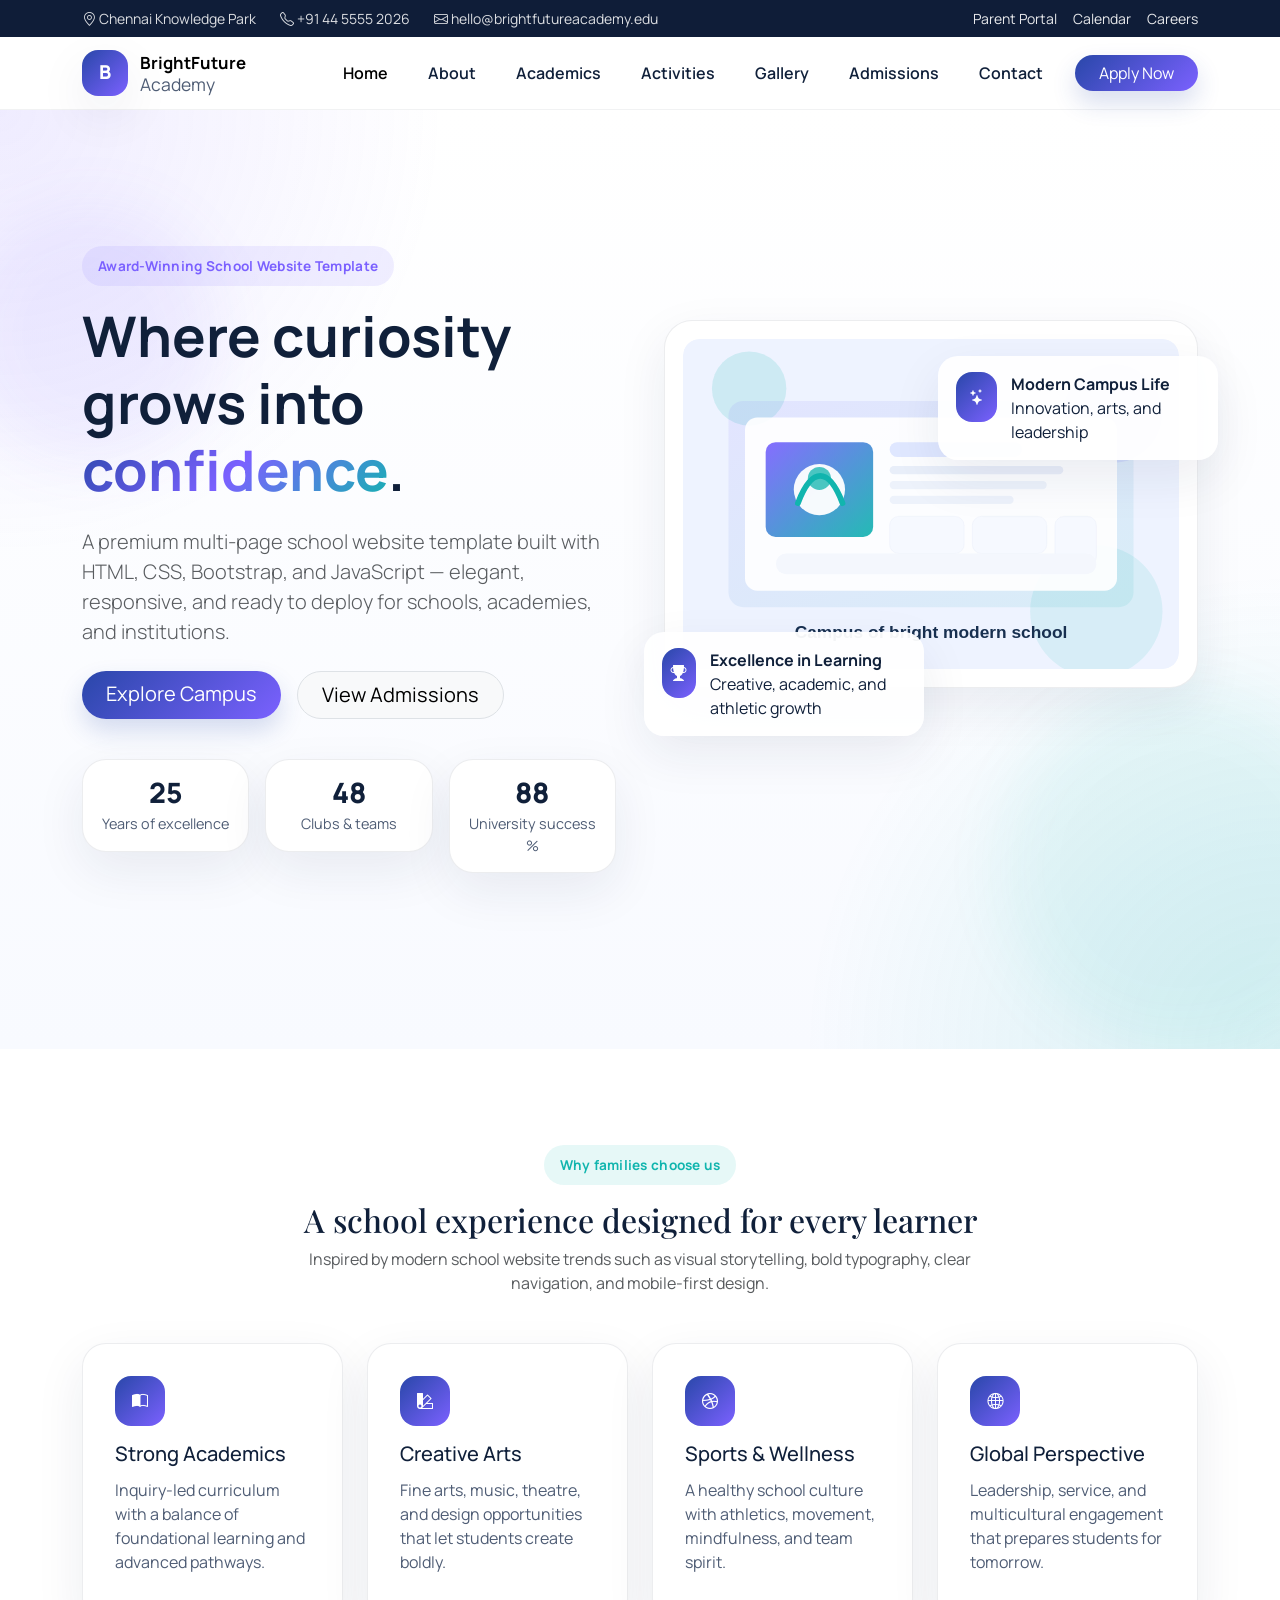
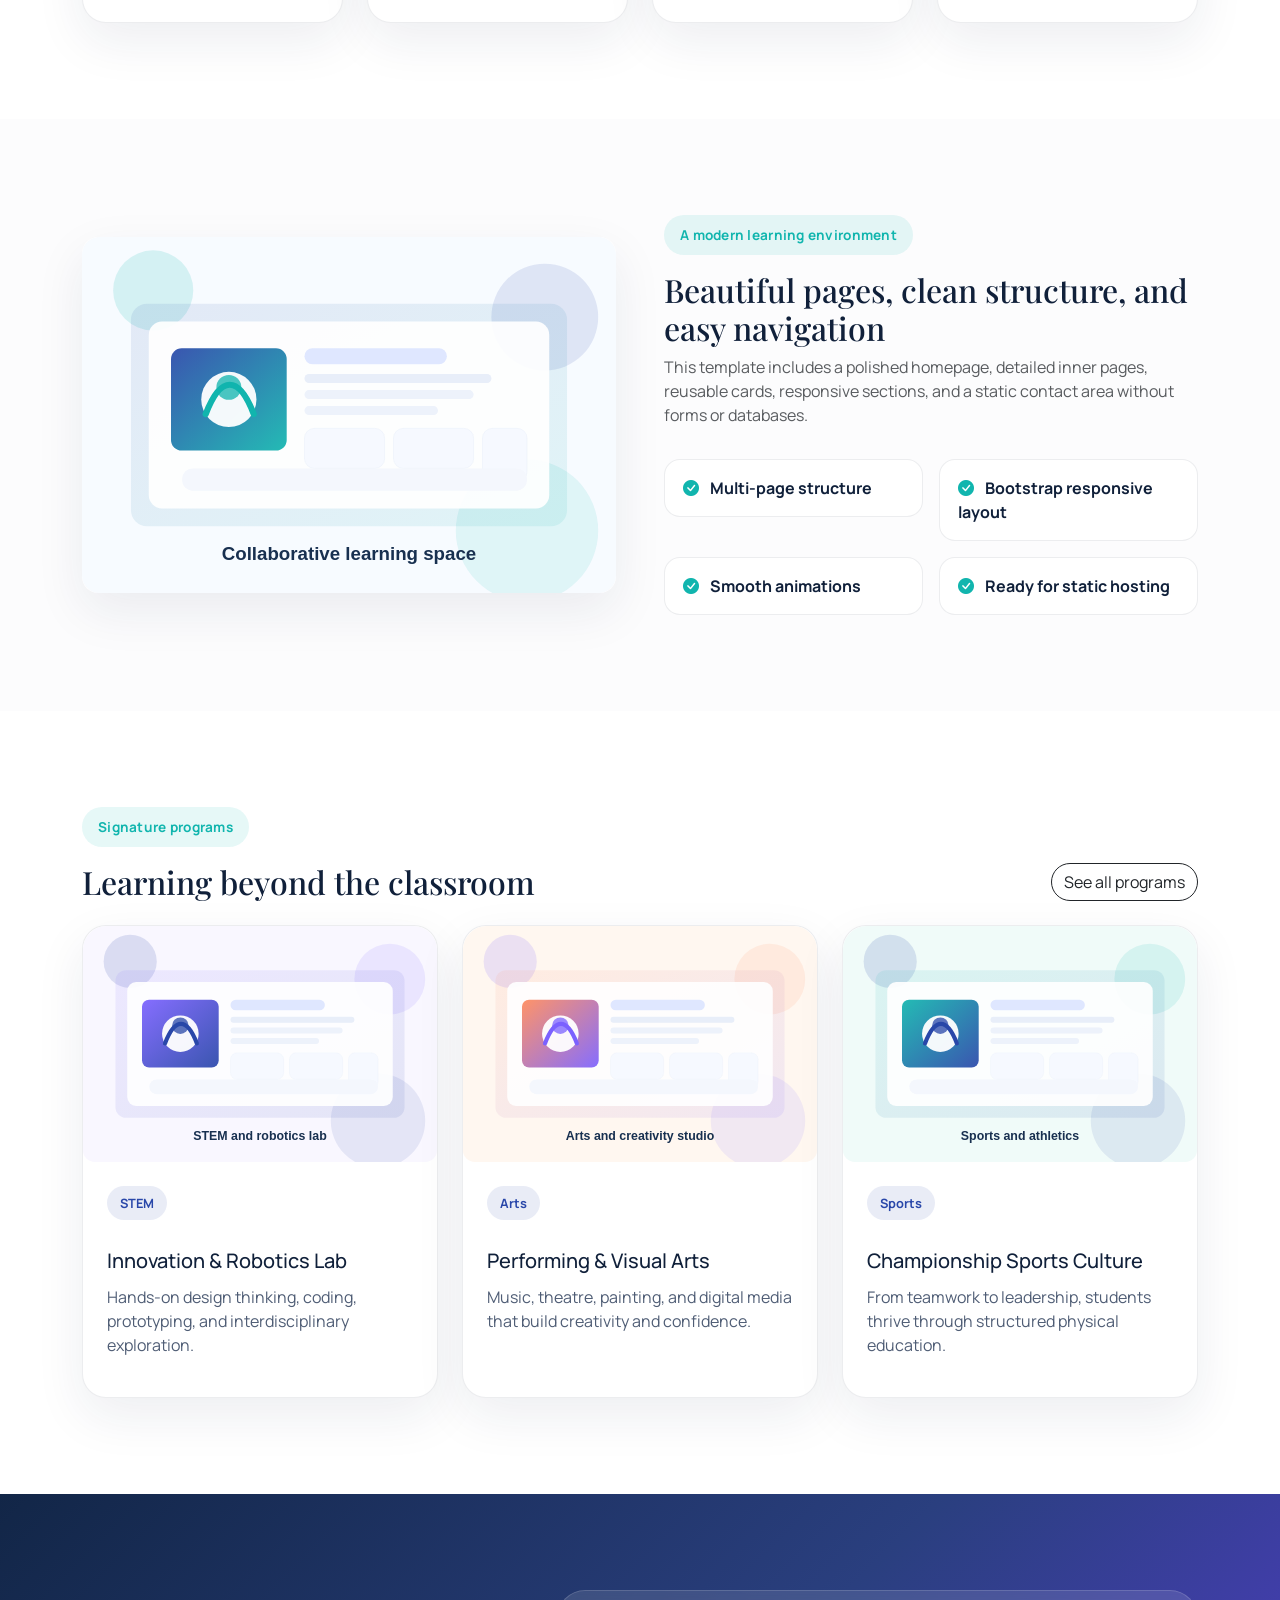
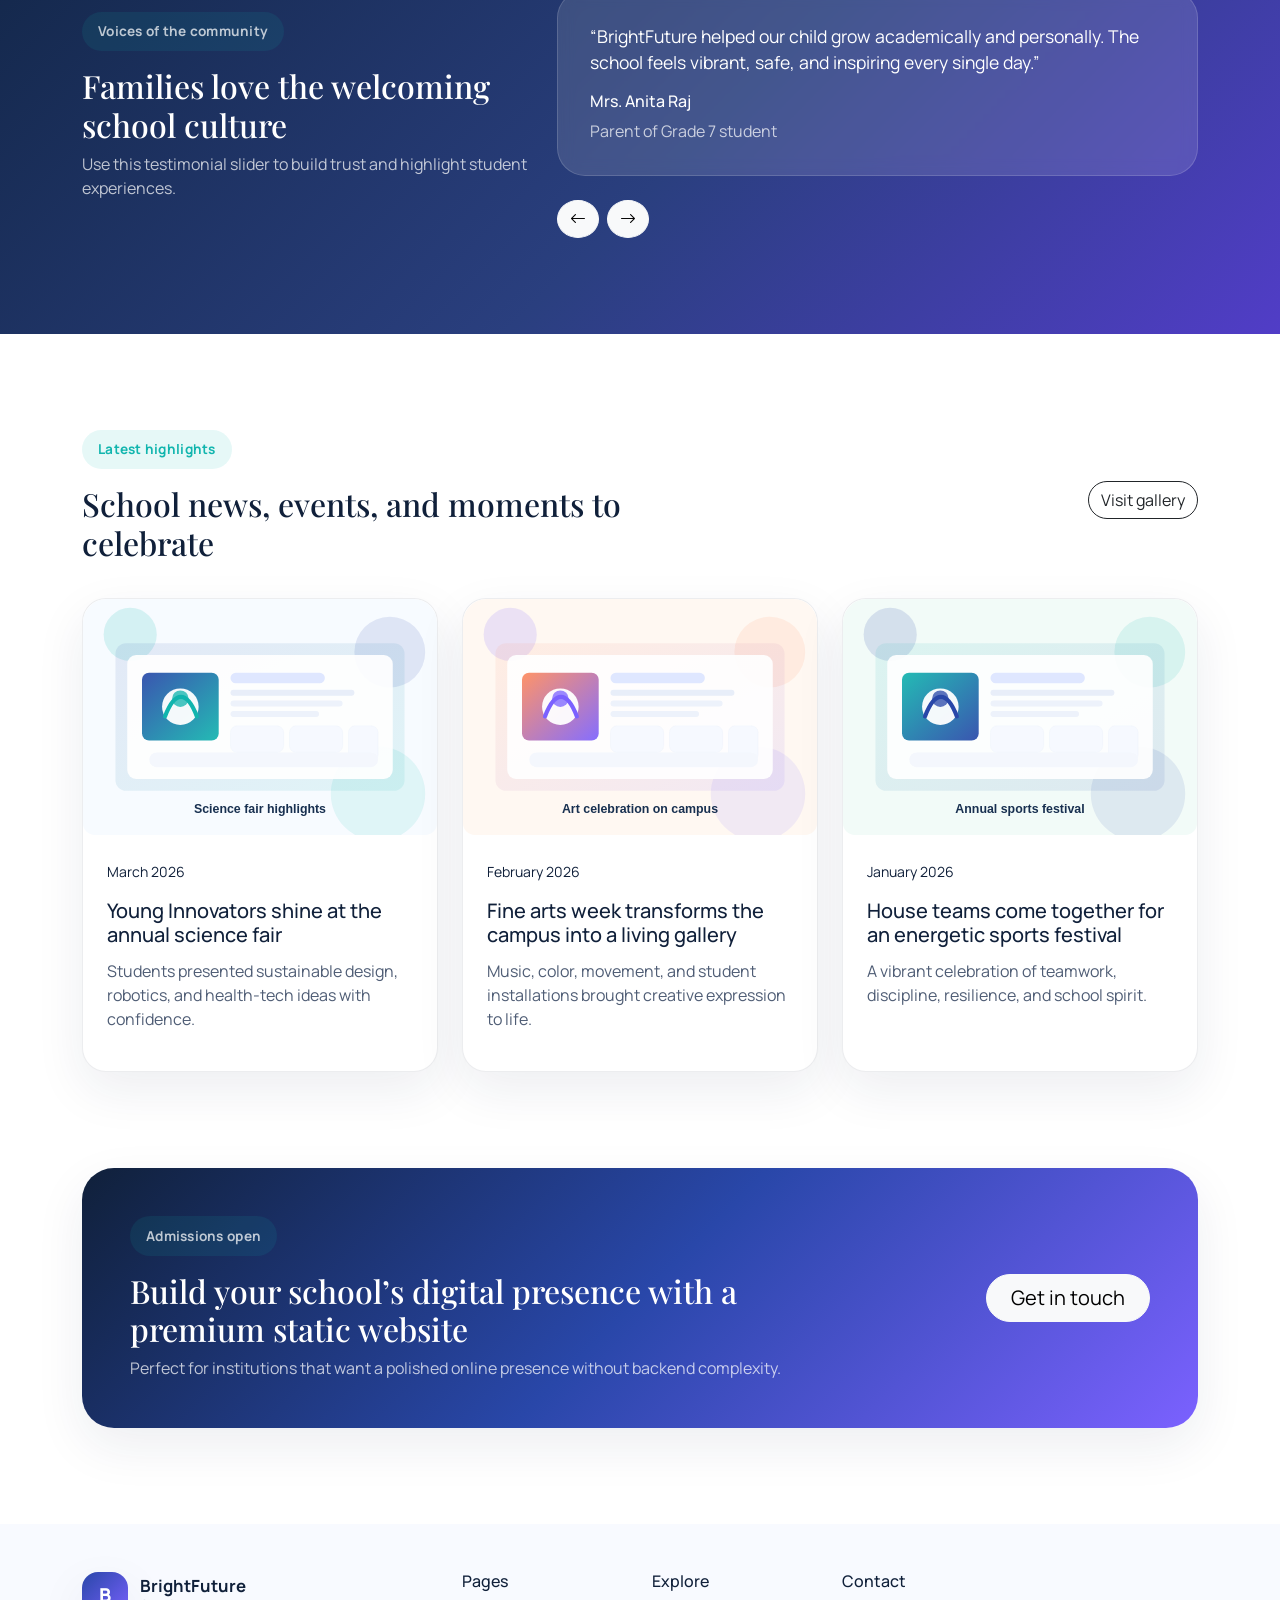
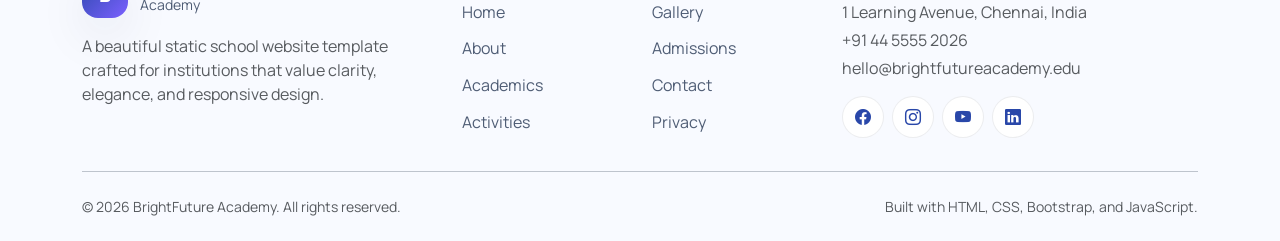
==== index.html @ 2c967838 "initial commit" ====
<!DOCTYPE html>
<html lang="en">
<head>
  <meta charset="UTF-8" />
  <meta name="viewport" content="width=device-width, initial-scale=1.0" />
  <title>BrightFuture Academy | Home</title>
  <meta name="description" content="BrightFuture Academy - a modern, student-centered school website template." />
  <link rel="preconnect" href="https://fonts.googleapis.com">
  <link rel="preconnect" href="https://fonts.gstatic.com" crossorigin>
  <link href="https://fonts.googleapis.com/css2?family=Manrope:wght@400;500;600;700;800&family=Playfair+Display:wght@700&display=swap" rel="stylesheet">
  <link href="https://cdn.jsdelivr.net/npm/bootstrap@5.3.3/dist/css/bootstrap.min.css" rel="stylesheet">
  <link href="https://cdn.jsdelivr.net/npm/bootstrap-icons@1.11.3/font/bootstrap-icons.css" rel="stylesheet">
  <link rel="stylesheet" href="css/style.css" />
</head>
<body>
  <div class="topbar py-2 d-none d-lg-block">
    <div class="container d-flex justify-content-between align-items-center small">
      <div class="d-flex gap-4">
        <span><i class="bi bi-geo-alt"></i> Chennai Knowledge Park</span>
        <span><i class="bi bi-telephone"></i> +91 44 5555 2026</span>
        <span><i class="bi bi-envelope"></i> hello@brightfutureacademy.edu</span>
      </div>
      <div class="d-flex gap-3">
        <a href="#">Parent Portal</a>
        <a href="#">Calendar</a>
        <a href="#">Careers</a>
      </div>
    </div>
  </div>

  <nav class="navbar navbar-expand-lg sticky-top custom-navbar">
    <div class="container">
      <a class="navbar-brand" href="index.html">
        <span class="brand-mark">B</span>
        <span>
          <strong>BrightFuture</strong><br>
          <small>Academy</small>
        </span>
      </a>
      <button class="navbar-toggler" type="button" data-bs-toggle="collapse" data-bs-target="#mainNav">
        <span class="navbar-toggler-icon"></span>
      </button>
      <div class="collapse navbar-collapse" id="mainNav">
        <ul class="navbar-nav ms-auto align-items-lg-center gap-lg-2">
          <li class="nav-item"><a class="nav-link active" href="index.html">Home</a></li>
          <li class="nav-item"><a class="nav-link" href="pages/about.html">About</a></li>
          <li class="nav-item"><a class="nav-link" href="pages/academics.html">Academics</a></li>
          <li class="nav-item"><a class="nav-link" href="pages/activities.html">Activities</a></li>
          <li class="nav-item"><a class="nav-link" href="pages/gallery.html">Gallery</a></li>
          <li class="nav-item"><a class="nav-link" href="pages/admissions.html">Admissions</a></li>
          <li class="nav-item"><a class="nav-link" href="pages/contact.html">Contact</a></li>
          <li class="nav-item ms-lg-2"><a class="btn btn-brand rounded-pill px-4" href="pages/admissions.html">Apply Now</a></li>
        </ul>
      </div>
    </div>
  </nav>

  <header class="hero-section position-relative overflow-hidden">
    <div class="hero-shape hero-shape-1"></div>
    <div class="hero-shape hero-shape-2"></div>
    <div class="container py-5">
      <div class="row align-items-center g-5 py-lg-5">
        <div class="col-lg-6">
          <span class="badge-soft mb-3">Award-Winning School Website Template</span>
          <h1 class="display-4 fw-bold">Where curiosity grows into <span class="text-gradient">confidence</span>.</h1>
          <p class="lead text-muted mt-4">A premium multi-page school website template built with HTML, CSS, Bootstrap, and JavaScript — elegant, responsive, and ready to deploy for schools, academies, and institutions.</p>
          <div class="d-flex flex-wrap gap-3 mt-4">
            <a href="pages/about.html" class="btn btn-brand btn-lg rounded-pill px-4">Explore Campus</a>
            <a href="pages/admissions.html" class="btn btn-light btn-lg rounded-pill px-4 border">View Admissions</a>
          </div>
          <div class="hero-metrics row g-3 mt-4">
            <div class="col-4">
              <div class="metric-card">
                <h3 class="counter" data-target="25">0</h3>
                <p>Years of excellence</p>
              </div>
            </div>
            <div class="col-4">
              <div class="metric-card">
                <h3 class="counter" data-target="48">0</h3>
                <p>Clubs & teams</p>
              </div>
            </div>
            <div class="col-4">
              <div class="metric-card">
                <h3 class="counter" data-target="98">0</h3>
                <p>University success %</p>
              </div>
            </div>
          </div>
        </div>
        <div class="col-lg-6">
          <div class="hero-visual">
            <div class="hero-card card-main floating-card">
              <img src="images/hero-campus.svg" alt="School campus illustration" class="img-fluid rounded-4">
            </div>
            <div class="mini-card mini-card-1 shadow-soft">
              <i class="bi bi-trophy-fill"></i>
              <div>
                <strong>Excellence in Learning</strong>
                <p class="mb-0">Creative, academic, and athletic growth</p>
              </div>
            </div>
            <div class="mini-card mini-card-2 shadow-soft">
              <i class="bi bi-stars"></i>
              <div>
                <strong>Modern Campus Life</strong>
                <p class="mb-0">Innovation, arts, and leadership</p>
              </div>
            </div>
          </div>
        </div>
      </div>
    </div>
  </header>

  <section class="section-padding bg-white">
    <div class="container">
      <div class="section-heading text-center mx-auto mb-5">
        <span class="eyebrow">Why families choose us</span>
        <h2>A school experience designed for every learner</h2>
        <p class="text-muted">Inspired by modern school website trends such as visual storytelling, bold typography, clear navigation, and mobile-first design.</p>
      </div>
      <div class="row g-4">
        <div class="col-md-6 col-lg-3">
          <div class="feature-card h-100">
            <div class="icon-wrap"><i class="bi bi-book-half"></i></div>
            <h5>Strong Academics</h5>
            <p>Inquiry-led curriculum with a balance of foundational learning and advanced pathways.</p>
          </div>
        </div>
        <div class="col-md-6 col-lg-3">
          <div class="feature-card h-100">
            <div class="icon-wrap"><i class="bi bi-palette2"></i></div>
            <h5>Creative Arts</h5>
            <p>Fine arts, music, theatre, and design opportunities that let students create boldly.</p>
          </div>
        </div>
        <div class="col-md-6 col-lg-3">
          <div class="feature-card h-100">
            <div class="icon-wrap"><i class="bi bi-dribbble"></i></div>
            <h5>Sports & Wellness</h5>
            <p>A healthy school culture with athletics, movement, mindfulness, and team spirit.</p>
          </div>
        </div>
        <div class="col-md-6 col-lg-3">
          <div class="feature-card h-100">
            <div class="icon-wrap"><i class="bi bi-globe2"></i></div>
            <h5>Global Perspective</h5>
            <p>Leadership, service, and multicultural engagement that prepares students for tomorrow.</p>
          </div>
        </div>
      </div>
    </div>
  </section>

  <section class="section-padding bg-light-subtle position-relative overflow-hidden">
    <div class="container">
      <div class="row align-items-center g-5">
        <div class="col-lg-6">
          <img src="images/learning.svg" alt="Students learning together" class="img-fluid rounded-4 shadow-soft">
        </div>
        <div class="col-lg-6">
          <span class="eyebrow">A modern learning environment</span>
          <h2>Beautiful pages, clean structure, and easy navigation</h2>
          <p class="text-muted">This template includes a polished homepage, detailed inner pages, reusable cards, responsive sections, and a static contact area without forms or databases.</p>
          <div class="row g-3 mt-3">
            <div class="col-sm-6">
              <div class="info-pill"><i class="bi bi-check-circle-fill"></i> Multi-page structure</div>
            </div>
            <div class="col-sm-6">
              <div class="info-pill"><i class="bi bi-check-circle-fill"></i> Bootstrap responsive layout</div>
            </div>
            <div class="col-sm-6">
              <div class="info-pill"><i class="bi bi-check-circle-fill"></i> Smooth animations</div>
            </div>
            <div class="col-sm-6">
              <div class="info-pill"><i class="bi bi-check-circle-fill"></i> Ready for static hosting</div>
            </div>
          </div>
        </div>
      </div>
    </div>
  </section>

  <section class="section-padding bg-white">
    <div class="container">
      <div class="d-flex flex-wrap justify-content-between align-items-end gap-3 mb-4">
        <div>
          <span class="eyebrow">Signature programs</span>
          <h2 class="mb-0">Learning beyond the classroom</h2>
        </div>
        <a href="pages/activities.html" class="btn btn-outline-dark rounded-pill">See all programs</a>
      </div>
      <div class="row g-4">
        <div class="col-md-6 col-xl-4">
          <article class="program-card h-100">
            <img src="images/program-stem.svg" alt="STEM lab" class="img-fluid">
            <div class="p-4">
              <span class="program-tag">STEM</span>
              <h5>Innovation & Robotics Lab</h5>
              <p>Hands-on design thinking, coding, prototyping, and interdisciplinary exploration.</p>
            </div>
          </article>
        </div>
        <div class="col-md-6 col-xl-4">
          <article class="program-card h-100">
            <img src="images/program-arts.svg" alt="Arts program" class="img-fluid">
            <div class="p-4">
              <span class="program-tag">Arts</span>
              <h5>Performing & Visual Arts</h5>
              <p>Music, theatre, painting, and digital media that build creativity and confidence.</p>
            </div>
          </article>
        </div>
        <div class="col-md-6 col-xl-4">
          <article class="program-card h-100">
            <img src="images/program-sports.svg" alt="Sports program" class="img-fluid">
            <div class="p-4">
              <span class="program-tag">Sports</span>
              <h5>Championship Sports Culture</h5>
              <p>From teamwork to leadership, students thrive through structured physical education.</p>
            </div>
          </article>
        </div>
      </div>
    </div>
  </section>

  <section class="section-padding testimonial-section text-white">
    <div class="container">
      <div class="row g-4 align-items-center">
        <div class="col-lg-5">
          <span class="eyebrow text-white-50">Voices of the community</span>
          <h2 class="text-white">Families love the welcoming school culture</h2>
          <p class="text-white-50">Use this testimonial slider to build trust and highlight student experiences.</p>
        </div>
        <div class="col-lg-7">
          <div id="testimonialCarousel" class="carousel slide" data-bs-ride="carousel">
            <div class="carousel-inner">
              <div class="carousel-item active">
                <div class="testimonial-card">
                  <p>“BrightFuture helped our child grow academically and personally. The school feels vibrant, safe, and inspiring every single day.”</p>
                  <h6>Mrs. Anita Raj</h6>
                  <span>Parent of Grade 7 student</span>
                </div>
              </div>
              <div class="carousel-item">
                <div class="testimonial-card">
                  <p>“The balance of academics, arts, and sports makes this school truly special. Students are encouraged to dream big.”</p>
                  <h6>Arjun S.</h6>
                  <span>Student Council President</span>
                </div>
              </div>
              <div class="carousel-item">
                <div class="testimonial-card">
                  <p>“A wonderfully modern campus atmosphere with teachers who genuinely care. The website design also reflects that energy beautifully.”</p>
                  <h6>Mr. Daniel Joseph</h6>
                  <span>Alumni Parent</span>
                </div>
              </div>
            </div>
            <div class="carousel-controls mt-4 d-flex gap-2">
              <button class="btn btn-light rounded-circle" type="button" data-bs-target="#testimonialCarousel" data-bs-slide="prev"><i class="bi bi-arrow-left"></i></button>
              <button class="btn btn-light rounded-circle" type="button" data-bs-target="#testimonialCarousel" data-bs-slide="next"><i class="bi bi-arrow-right"></i></button>
            </div>
          </div>
        </div>
      </div>
    </div>
  </section>

  <section class="section-padding bg-white">
    <div class="container">
      <div class="row g-4 align-items-center">
        <div class="col-lg-7">
          <span class="eyebrow">Latest highlights</span>
          <h2>School news, events, and moments to celebrate</h2>
        </div>
        <div class="col-lg-5 text-lg-end">
          <a href="pages/gallery.html" class="btn btn-outline-dark rounded-pill">Visit gallery</a>
        </div>
      </div>
      <div class="row g-4 mt-1">
        <div class="col-md-6 col-xl-4">
          <div class="news-card h-100">
            <img src="images/news-1.svg" class="img-fluid" alt="Science fair">
            <div class="p-4">
              <small>March 2026</small>
              <h5>Young Innovators shine at the annual science fair</h5>
              <p>Students presented sustainable design, robotics, and health-tech ideas with confidence.</p>
            </div>
          </div>
        </div>
        <div class="col-md-6 col-xl-4">
          <div class="news-card h-100">
            <img src="images/news-2.svg" class="img-fluid" alt="Art celebration">
            <div class="p-4">
              <small>February 2026</small>
              <h5>Fine arts week transforms the campus into a living gallery</h5>
              <p>Music, color, movement, and student installations brought creative expression to life.</p>
            </div>
          </div>
        </div>
        <div class="col-md-6 col-xl-4">
          <div class="news-card h-100">
            <img src="images/news-3.svg" class="img-fluid" alt="Sports day">
            <div class="p-4">
              <small>January 2026</small>
              <h5>House teams come together for an energetic sports festival</h5>
              <p>A vibrant celebration of teamwork, discipline, resilience, and school spirit.</p>
            </div>
          </div>
        </div>
      </div>
    </div>
  </section>

  <section class="cta-section">
    <div class="container">
      <div class="cta-box">
        <div class="row align-items-center g-4">
          <div class="col-lg-8">
            <span class="eyebrow text-white-50">Admissions open</span>
            <h2 class="text-white">Build your school’s digital presence with a premium static website</h2>
            <p class="text-white-50 mb-0">Perfect for institutions that want a polished online presence without backend complexity.</p>
          </div>
          <div class="col-lg-4 text-lg-end">
            <a href="pages/contact.html" class="btn btn-light btn-lg rounded-pill px-4">Get in touch</a>
          </div>
        </div>
      </div>
    </div>
  </section>

  <footer class="footer pt-5 pb-4">
    <div class="container">
      <div class="row g-4">
        <div class="col-lg-4">
          <div class="navbar-brand footer-brand mb-3">
            <span class="brand-mark">B</span>
            <span><strong>BrightFuture</strong><br><small>Academy</small></span>
          </div>
          <p class="text-muted">A beautiful static school website template crafted for institutions that value clarity, elegance, and responsive design.</p>
        </div>
        <div class="col-6 col-lg-2">
          <h6>Pages</h6>
          <ul class="footer-links">
            <li><a href="index.html">Home</a></li>
            <li><a href="pages/about.html">About</a></li>
            <li><a href="pages/academics.html">Academics</a></li>
            <li><a href="pages/activities.html">Activities</a></li>
          </ul>
        </div>
        <div class="col-6 col-lg-2">
          <h6>Explore</h6>
          <ul class="footer-links">
            <li><a href="pages/gallery.html">Gallery</a></li>
            <li><a href="pages/admissions.html">Admissions</a></li>
            <li><a href="pages/contact.html">Contact</a></li>
            <li><a href="#">Privacy</a></li>
          </ul>
        </div>
        <div class="col-lg-4">
          <h6>Contact</h6>
          <p class="text-muted mb-1">1 Learning Avenue, Chennai, India</p>
          <p class="text-muted mb-1">+91 44 5555 2026</p>
          <p class="text-muted">hello@brightfutureacademy.edu</p>
          <div class="social-links d-flex gap-2 mt-3">
            <a href="#"><i class="bi bi-facebook"></i></a>
            <a href="#"><i class="bi bi-instagram"></i></a>
            <a href="#"><i class="bi bi-youtube"></i></a>
            <a href="#"><i class="bi bi-linkedin"></i></a>
          </div>
        </div>
      </div>
      <hr class="my-4">
      <div class="d-flex flex-column flex-md-row justify-content-between gap-2 text-muted small">
        <span>© 2026 BrightFuture Academy. All rights reserved.</span>
        <span>Built with HTML, CSS, Bootstrap, and JavaScript.</span>
      </div>
    </div>
  </footer>

  <script src="https://cdn.jsdelivr.net/npm/bootstrap@5.3.3/dist/js/bootstrap.bundle.min.js"></script>
  <script src="js/main.js"></script>
</body>
</html>
---- css/style.css ----
:root {
  --primary: #2947a9;
  --secondary: #7b61ff;
  --accent: #11b5ae;
  --dark: #10203a;
  --text: #4f5d75;
  --light-bg: #f7f9fc;
  --card: #ffffff;
  --border: rgba(16, 32, 58, 0.08);
  --shadow: 0 18px 50px rgba(24, 39, 75, 0.08);
}

* { box-sizing: border-box; }
html { scroll-behavior: smooth; }
body {
  font-family: 'Manrope', sans-serif;
  color: var(--dark);
  background: #fff;
}
a { text-decoration: none; color: inherit; }
img { max-width: 100%; display: block; }
.section-padding { padding: 96px 0; }
.text-gradient {
  background: linear-gradient(135deg, var(--primary), var(--secondary), var(--accent));
  -webkit-background-clip: text;
  -webkit-text-fill-color: transparent;
}
.topbar {
  background: #0f1d38;
  color: rgba(255,255,255,.85);
}
.topbar a { color: rgba(255,255,255,.9); }
.custom-navbar {
  background: rgba(255,255,255,.85);
  backdrop-filter: blur(14px);
  border-bottom: 1px solid rgba(16, 32, 58, 0.06);
}
.navbar-brand {
  display: flex; align-items: center; gap: 12px; line-height: 1.1;
}
.navbar-brand strong, .footer-brand strong { font-size: 1.05rem; }
.navbar-brand small, .footer-brand small { color: var(--text); }
.brand-mark {
  width: 46px; height: 46px; border-radius: 16px; display: grid; place-items: center;
  color: #fff; font-weight: 800; font-size: 1.2rem;
  background: linear-gradient(135deg, var(--primary), var(--secondary));
  box-shadow: var(--shadow);
}
.nav-link {
  color: var(--dark); font-weight: 600; padding: .8rem 1rem !important;
}
.nav-link.active, .nav-link:hover { color: var(--primary); }
.btn-brand {
  background: linear-gradient(135deg, var(--primary), var(--secondary));
  color: #fff; border: none; box-shadow: 0 12px 24px rgba(41,71,169,.18);
}
.btn-brand:hover { color: #fff; transform: translateY(-1px); }
.badge-soft, .eyebrow {
  display: inline-flex; align-items: center; gap: .5rem; border-radius: 999px;
  padding: .6rem 1rem; font-size: .85rem; font-weight: 700; letter-spacing: .02em;
}
.badge-soft {
  background: rgba(123,97,255,.10); color: var(--secondary);
}
.eyebrow {
  background: rgba(17,181,174,.10); color: var(--accent); margin-bottom: 1rem;
}
.hero-section {
  padding: 40px 0 80px;
  background:
    radial-gradient(circle at top left, rgba(123,97,255,.12), transparent 28%),
    radial-gradient(circle at bottom right, rgba(17,181,174,.14), transparent 30%),
    linear-gradient(180deg, #ffffff 0%, #f8faff 100%);
}
.hero-shape {
  position: absolute; border-radius: 999px; filter: blur(30px); opacity: .55; z-index: 0;
}
.hero-shape-1 { width: 260px; height: 260px; background: rgba(123,97,255,.15); top: 10%; left: -40px; }
.hero-shape-2 { width: 360px; height: 360px; background: rgba(17,181,174,.12); right: -80px; bottom: 0; }
.hero-section .container, .cta-box { position: relative; z-index: 1; }
.hero-visual { position: relative; min-height: 480px; }
.card-main {
  background: #fff; border-radius: 28px; padding: 18px; box-shadow: var(--shadow); border: 1px solid var(--border);
}
.floating-card { animation: floatY 5s ease-in-out infinite; }
@keyframes floatY { 0%,100%{transform:translateY(0)}50%{transform:translateY(-10px)} }
.mini-card {
  position: absolute; background: rgba(255,255,255,.95); border-radius: 20px; padding: 16px 18px; display: flex; gap: 14px; align-items: flex-start; max-width: 280px;
}
.mini-card i, .icon-wrap {
  width: 50px; height: 50px; display: grid; place-items: center; border-radius: 16px; color: #fff;
  background: linear-gradient(135deg, var(--primary), var(--secondary));
}
.mini-card-1 { left: -20px; bottom: 64px; }
.mini-card-2 { right: -20px; top: 36px; }
.shadow-soft { box-shadow: var(--shadow); }
.hero-metrics .metric-card, .feature-card, .program-card, .news-card, .info-card, .timeline-card, .gallery-card, .contact-card, .stat-box {
  background: var(--card); border: 1px solid var(--border); border-radius: 24px; box-shadow: var(--shadow);
}
.metric-card { padding: 1rem; text-align: center; }
.metric-card h3 { font-weight: 800; margin-bottom: .2rem; }
.metric-card p { margin: 0; color: var(--text); font-size: .9rem; }
.section-heading { max-width: 720px; }
.section-heading h2, h2, .page-hero h1 { font-family: 'Playfair Display', serif; }
.feature-card { padding: 2rem; transition: .3s ease; }
.feature-card:hover, .program-card:hover, .news-card:hover, .gallery-card:hover, .contact-card:hover, .timeline-card:hover { transform: translateY(-6px); }
.feature-card h5, .program-card h5, .news-card h5, .contact-card h5 { margin: 1rem 0 .75rem; }
.feature-card p, .program-card p, .news-card p, .contact-card p, .timeline-card p, .stat-box p { color: var(--text); }
.info-pill {
  padding: 1rem 1.1rem; background: #fff; border-radius: 16px; border: 1px solid var(--border); font-weight: 700;
}
.info-pill i { color: var(--accent); margin-right: .5rem; }
.program-card img, .news-card img, .gallery-card img { border-radius: 24px 24px 0 0; width: 100%; }
.program-tag {
  display: inline-block; font-size: .8rem; color: var(--primary); background: rgba(41,71,169,.1); border-radius: 999px; padding: .45rem .8rem; font-weight: 700; margin-bottom: .8rem;
}
.testimonial-section {
  background: linear-gradient(135deg, #122647, #2a3f7f 55%, #513dc7);
}
.testimonial-card {
  background: rgba(255,255,255,.12); border: 1px solid rgba(255,255,255,.15); border-radius: 28px; padding: 2rem; backdrop-filter: blur(8px);
}
.testimonial-card p { font-size: 1.1rem; }
.testimonial-card span, .text-white-50 { color: rgba(255,255,255,.72) !important; }
.cta-section { padding: 0 0 96px; }
.cta-box {
  background: linear-gradient(135deg, var(--dark), var(--primary), var(--secondary));
  padding: 3rem; border-radius: 32px; box-shadow: var(--shadow);
}
.footer { background: #f8faff; }
.footer-links { list-style: none; padding: 0; margin: 0; }
.footer-links li { margin-bottom: .8rem; }
.footer-links a { color: var(--text); }
.social-links a {
  width: 42px; height: 42px; border-radius: 50%; display: grid; place-items: center;
  background: #fff; border: 1px solid var(--border); color: var(--primary);
}
.page-hero {
  padding: 96px 0 72px;
  background: linear-gradient(180deg, #f8faff 0%, #ffffff 100%);
  position: relative; overflow: hidden;
}
.page-hero::before {
  content: ""; position: absolute; inset: 0; background:
  radial-gradient(circle at top right, rgba(123,97,255,.12), transparent 25%),
  radial-gradient(circle at bottom left, rgba(17,181,174,.10), transparent 30%);
}
.breadcrumb-modern {
  display: inline-flex; gap: .4rem; flex-wrap: wrap; color: var(--text); background: rgba(255,255,255,.9); border: 1px solid var(--border); padding: .7rem 1rem; border-radius: 999px;
}
.academic-card, .activity-card, .admission-step, .gallery-card, .contact-card, .timeline-card, .stat-box {
  padding: 2rem; background: #fff; border: 1px solid var(--border); border-radius: 24px; box-shadow: var(--shadow);
}
.academic-card .icon-wrap, .activity-card .icon-wrap, .admission-step .icon-wrap { margin-bottom: 1rem; }
.timeline-card { position: relative; overflow: hidden; }
.timeline-card::after {
  content: ""; position: absolute; width: 90px; height: 90px; border-radius: 50%; background: rgba(17,181,174,.08); right: -20px; top: -20px;
}
.gallery-grid { column-count: 3; column-gap: 1.25rem; }
.gallery-card { margin-bottom: 1.25rem; overflow: hidden; }
.gallery-card img { border-radius: 24px; }
.contact-map {
  min-height: 320px; border-radius: 28px; overflow: hidden; border: 1px solid var(--border); box-shadow: var(--shadow);
}
.contact-map iframe { width: 100%; height: 100%; border: 0; }
.stat-box h3 { font-weight: 800; margin-bottom: .25rem; }
.back-to-top {
  position: fixed; right: 20px; bottom: 20px; width: 48px; height: 48px; border-radius: 50%; display: grid; place-items: center;
  background: linear-gradient(135deg, var(--primary), var(--secondary)); color: #fff; border: none; box-shadow: var(--shadow); opacity: 0; visibility: hidden; transition: .3s ease; z-index: 99;
}
.back-to-top.show { opacity: 1; visibility: visible; }

@media (max-width: 991.98px) {
  .section-padding { padding: 72px 0; }
  .hero-visual { min-height: auto; }
  .mini-card { position: static; margin-top: 1rem; max-width: 100%; }
  .gallery-grid { column-count: 2; }
}
@media (max-width: 767.98px) {
  .section-padding { padding: 64px 0; }
  .display-4 { font-size: 2.5rem; }
  .gallery-grid { column-count: 1; }
  .cta-box { padding: 2rem; }
}
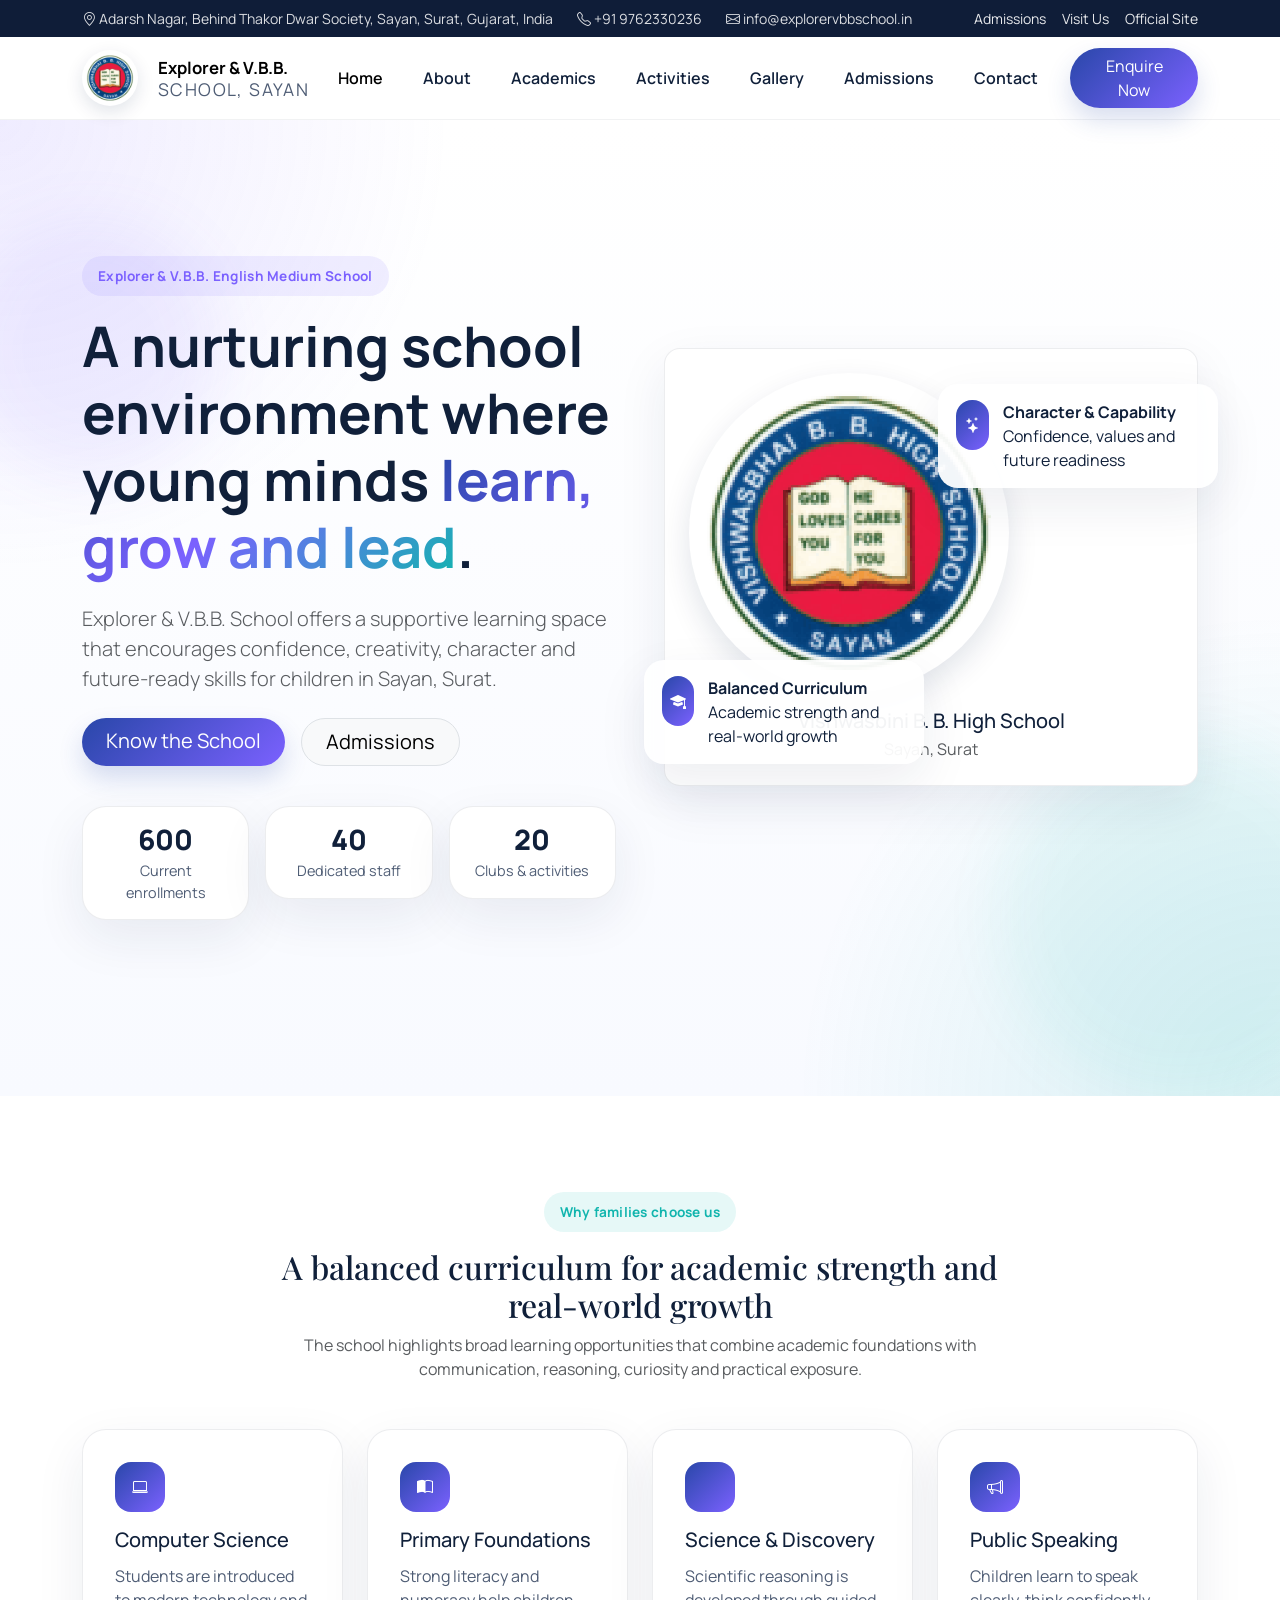
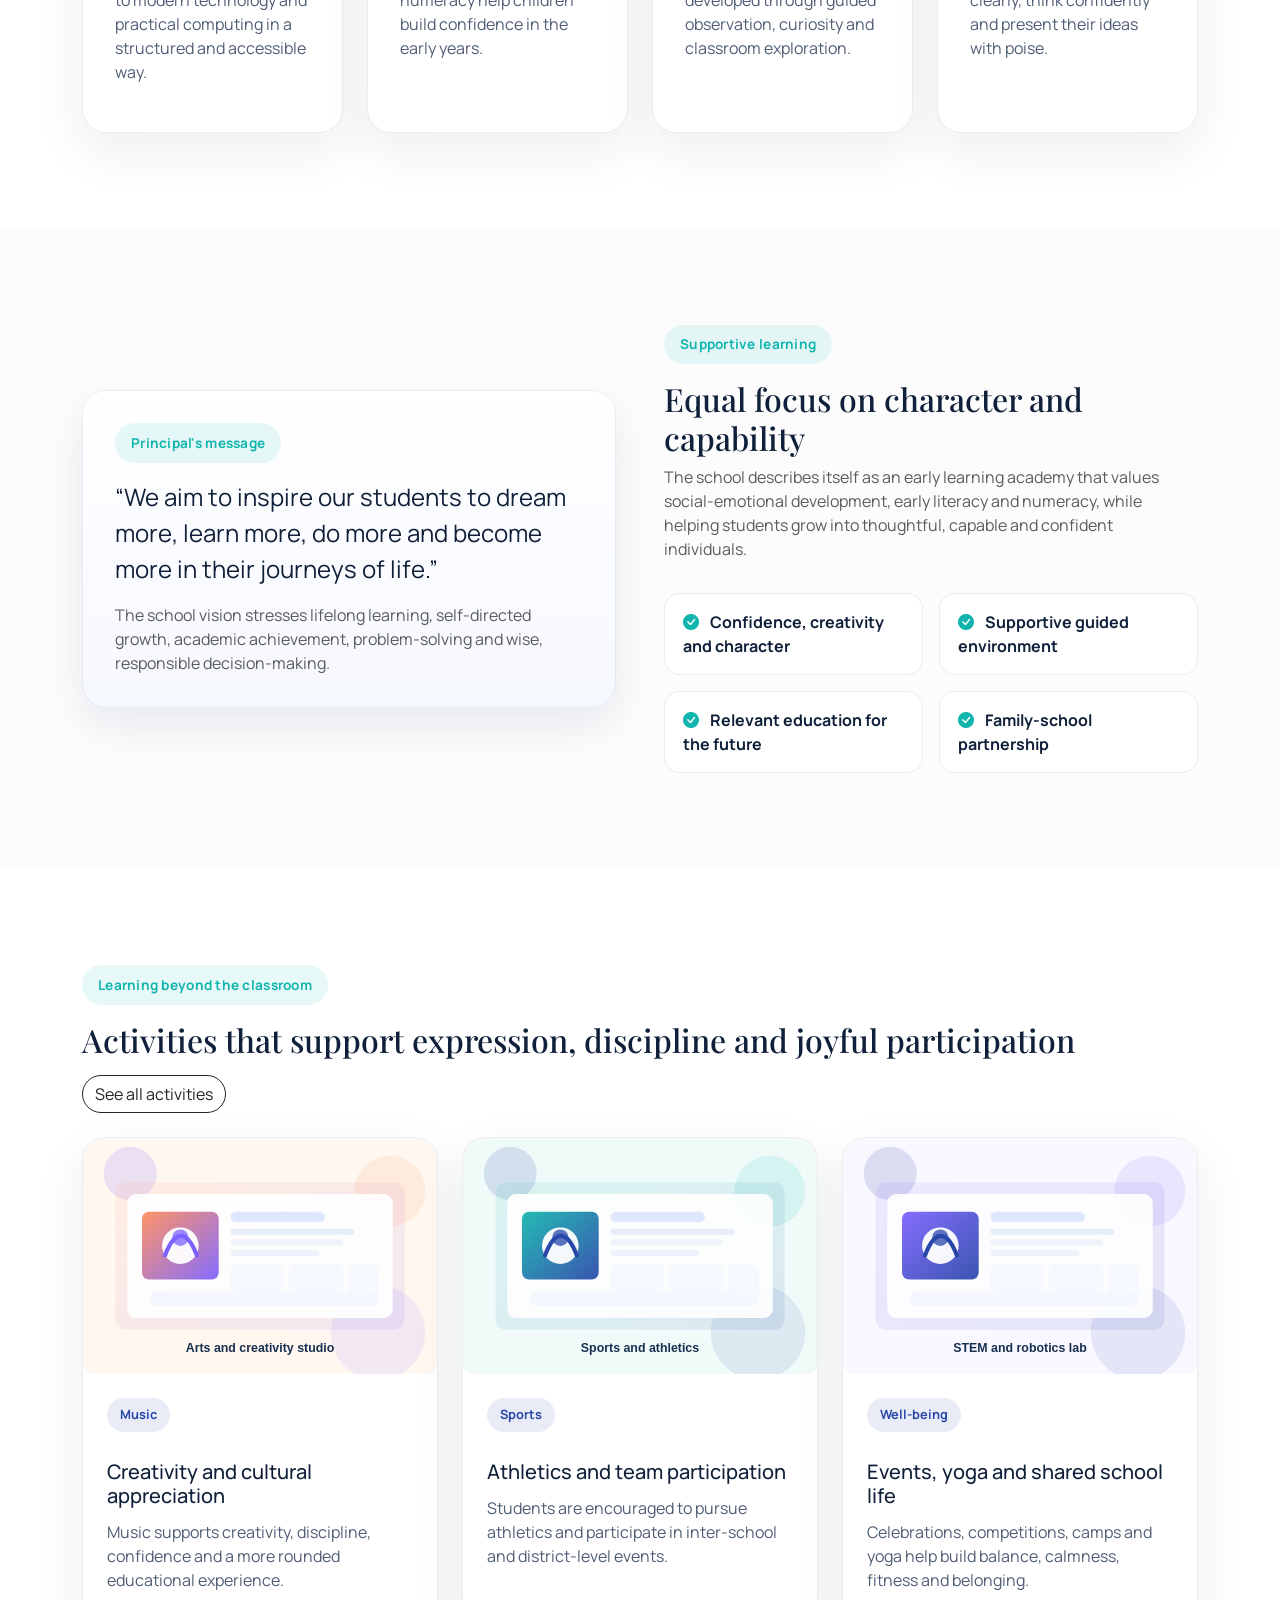
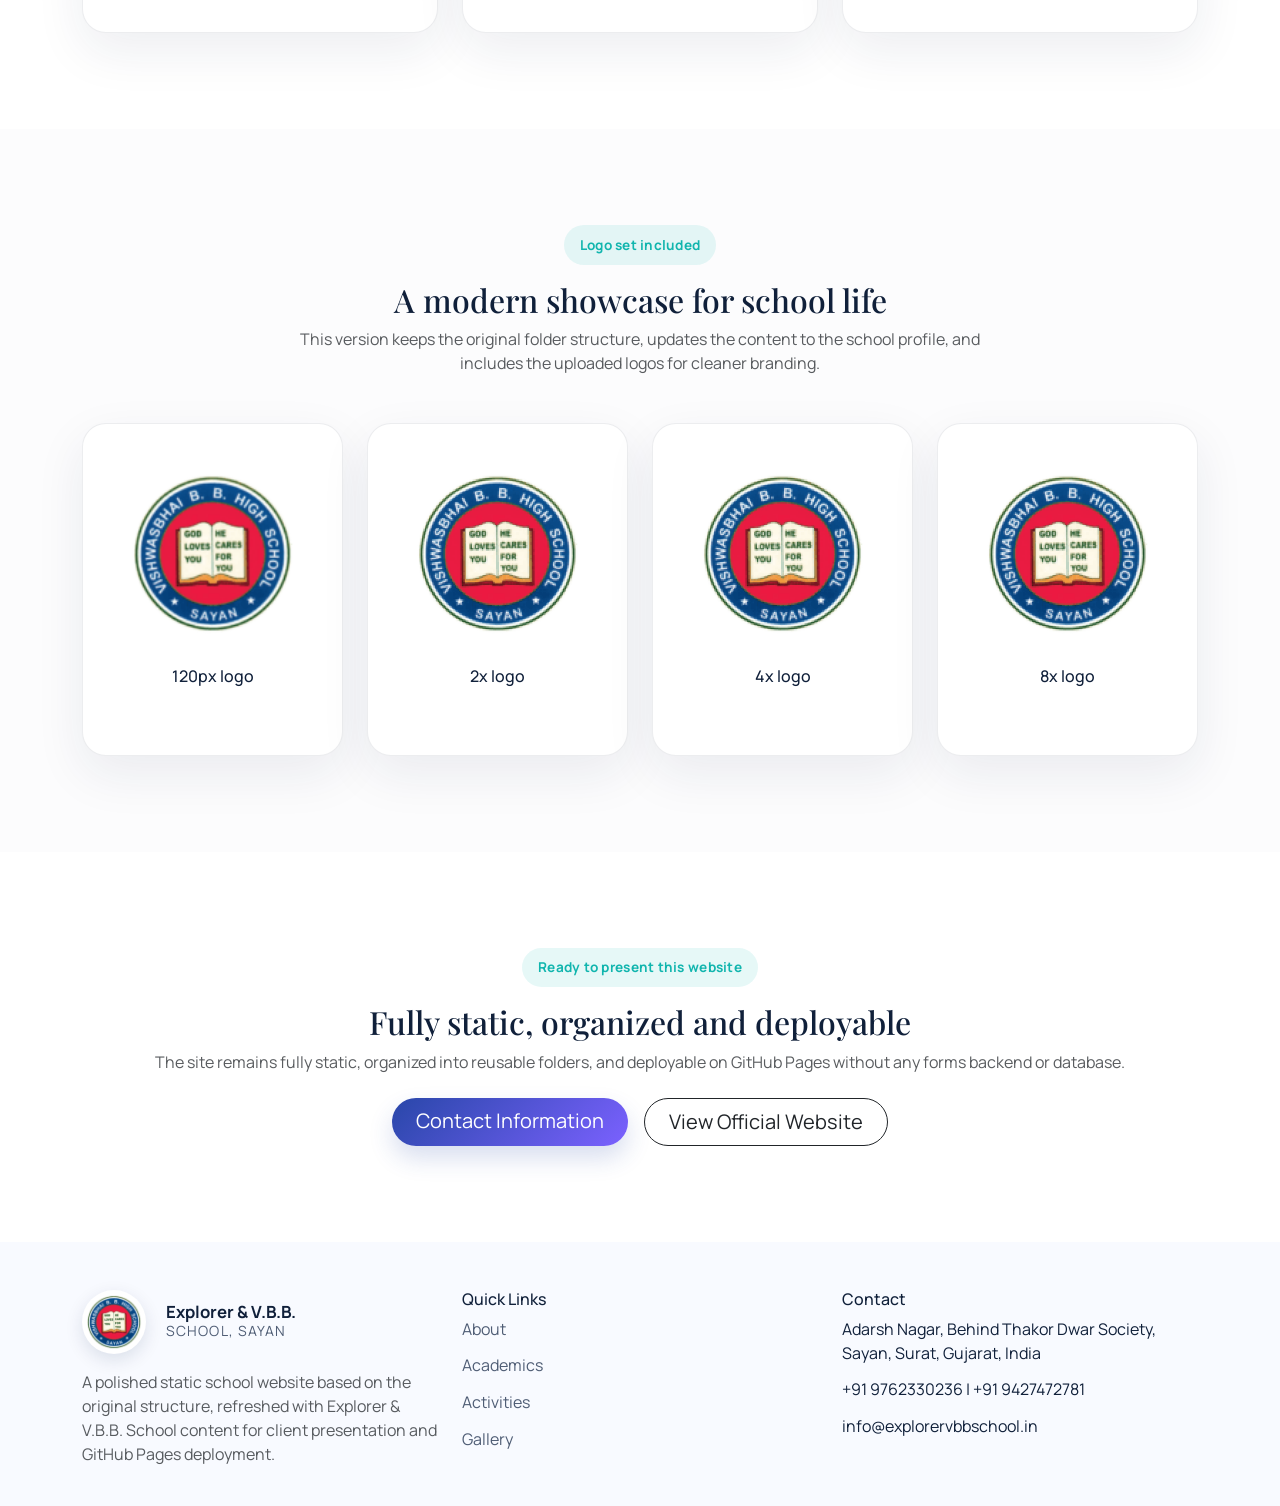
==== commit 08ffa420: "updated files v2" ====
--- a/index.html
+++ b/index.html
@@ -3,8 +3,9 @@
 <head>
   <meta charset="UTF-8" />
   <meta name="viewport" content="width=device-width, initial-scale=1.0" />
-  <title>BrightFuture Academy | Home</title>
-  <meta name="description" content="BrightFuture Academy - a modern, student-centered school website template." />
+  <title>Explorer & V.B.B. School | Home</title>
+  <meta name="description" content="Explorer & V.B.B. School static website" />
+  <link rel="icon" type="image/png" href="images/favicon.png" />
   <link rel="preconnect" href="https://fonts.googleapis.com">
   <link rel="preconnect" href="https://fonts.gstatic.com" crossorigin>
   <link href="https://fonts.googleapis.com/css2?family=Manrope:wght@400;500;600;700;800&family=Playfair+Display:wght@700&display=swap" rel="stylesheet">
@@ -12,29 +13,26 @@
   <link href="https://cdn.jsdelivr.net/npm/bootstrap-icons@1.11.3/font/bootstrap-icons.css" rel="stylesheet">
   <link rel="stylesheet" href="css/style.css" />
 </head>
-<body>
-  <div class="topbar py-2 d-none d-lg-block">
+<body>  <div class="topbar py-2 d-none d-lg-block">
     <div class="container d-flex justify-content-between align-items-center small">
       <div class="d-flex gap-4">
-        <span><i class="bi bi-geo-alt"></i> Chennai Knowledge Park</span>
-        <span><i class="bi bi-telephone"></i> +91 44 5555 2026</span>
-        <span><i class="bi bi-envelope"></i> hello@brightfutureacademy.edu</span>
+        <span><i class="bi bi-geo-alt"></i> Adarsh Nagar, Behind Thakor Dwar Society, Sayan, Surat, Gujarat, India</span>
+        <span><i class="bi bi-telephone"></i> +91 9762330236</span>
+        <span><i class="bi bi-envelope"></i> info@explorervbbschool.in</span>
       </div>
       <div class="d-flex gap-3">
-        <a href="#">Parent Portal</a>
-        <a href="#">Calendar</a>
-        <a href="#">Careers</a>
-      </div>
-    </div>
-  </div>
-
-  <nav class="navbar navbar-expand-lg sticky-top custom-navbar">
+        <a href="pages/admissions.html">Admissions</a>
+        <a href="pages/contact.html">Visit Us</a>
+        <a href="https://explorervbbschool.in" target="_blank" rel="noopener">Official Site</a>
+      </div>
+    </div>
+  </div>  <nav class="navbar navbar-expand-lg sticky-top custom-navbar">
     <div class="container">
       <a class="navbar-brand" href="index.html">
-        <span class="brand-mark">B</span>
+        <img src="images/logo.png" alt="V.B.B. High School logo" class="brand-logo me-2">
         <span>
-          <strong>BrightFuture</strong><br>
-          <small>Academy</small>
+          <strong>Explorer &amp; V.B.B.</strong><br>
+          <small>School, Sayan</small>
         </span>
       </a>
       <button class="navbar-toggler" type="button" data-bs-toggle="collapse" data-bs-target="#mainNav">
@@ -42,71 +40,46 @@
       </button>
       <div class="collapse navbar-collapse" id="mainNav">
         <ul class="navbar-nav ms-auto align-items-lg-center gap-lg-2">
-          <li class="nav-item"><a class="nav-link active" href="index.html">Home</a></li>
-          <li class="nav-item"><a class="nav-link" href="pages/about.html">About</a></li>
-          <li class="nav-item"><a class="nav-link" href="pages/academics.html">Academics</a></li>
-          <li class="nav-item"><a class="nav-link" href="pages/activities.html">Activities</a></li>
-          <li class="nav-item"><a class="nav-link" href="pages/gallery.html">Gallery</a></li>
-          <li class="nav-item"><a class="nav-link" href="pages/admissions.html">Admissions</a></li>
-          <li class="nav-item"><a class="nav-link" href="pages/contact.html">Contact</a></li>
-          <li class="nav-item ms-lg-2"><a class="btn btn-brand rounded-pill px-4" href="pages/admissions.html">Apply Now</a></li>
+          <li class="nav-item"><a class="nav-link active" href="index.html">Home</a></li><li class="nav-item"><a class="nav-link" href="pages/about.html">About</a></li><li class="nav-item"><a class="nav-link" href="pages/academics.html">Academics</a></li><li class="nav-item"><a class="nav-link" href="pages/activities.html">Activities</a></li><li class="nav-item"><a class="nav-link" href="pages/gallery.html">Gallery</a></li><li class="nav-item"><a class="nav-link" href="pages/admissions.html">Admissions</a></li><li class="nav-item"><a class="nav-link" href="pages/contact.html">Contact</a></li>
+          <li class="nav-item ms-lg-2"><a class="btn btn-brand rounded-pill px-4" href="pages/admissions.html">Enquire Now</a></li>
         </ul>
       </div>
     </div>
   </nav>
-
   <header class="hero-section position-relative overflow-hidden">
     <div class="hero-shape hero-shape-1"></div>
     <div class="hero-shape hero-shape-2"></div>
     <div class="container py-5">
       <div class="row align-items-center g-5 py-lg-5">
         <div class="col-lg-6">
-          <span class="badge-soft mb-3">Award-Winning School Website Template</span>
-          <h1 class="display-4 fw-bold">Where curiosity grows into <span class="text-gradient">confidence</span>.</h1>
-          <p class="lead text-muted mt-4">A premium multi-page school website template built with HTML, CSS, Bootstrap, and JavaScript — elegant, responsive, and ready to deploy for schools, academies, and institutions.</p>
+          <span class="badge-soft mb-3">Explorer &amp; V.B.B. English Medium School</span>
+          
+          <h1 class="display-4 fw-bold">A nurturing school environment where young minds <span class="text-gradient">learn, grow and lead</span>.</h1>
+          <p class="lead text-muted mt-4">Explorer &amp; V.B.B. School offers a supportive learning space that encourages confidence, creativity, character and future-ready skills for children in Sayan, Surat.</p>
           <div class="d-flex flex-wrap gap-3 mt-4">
-            <a href="pages/about.html" class="btn btn-brand btn-lg rounded-pill px-4">Explore Campus</a>
-            <a href="pages/admissions.html" class="btn btn-light btn-lg rounded-pill px-4 border">View Admissions</a>
+            <a href="pages/about.html" class="btn btn-brand btn-lg rounded-pill px-4">Know the School</a>
+            <a href="pages/admissions.html" class="btn btn-light btn-lg rounded-pill px-4 border">Admissions</a>
           </div>
           <div class="hero-metrics row g-3 mt-4">
-            <div class="col-4">
-              <div class="metric-card">
-                <h3 class="counter" data-target="25">0</h3>
-                <p>Years of excellence</p>
-              </div>
-            </div>
-            <div class="col-4">
-              <div class="metric-card">
-                <h3 class="counter" data-target="48">0</h3>
-                <p>Clubs & teams</p>
-              </div>
-            </div>
-            <div class="col-4">
-              <div class="metric-card">
-                <h3 class="counter" data-target="98">0</h3>
-                <p>University success %</p>
-              </div>
-            </div>
+            <div class="col-4"><div class="metric-card"><h3 class="counter" data-target="600">0</h3><p>Current enrollments</p></div></div>
+            <div class="col-4"><div class="metric-card"><h3 class="counter" data-target="40">0</h3><p>Dedicated staff</p></div></div>
+            <div class="col-4"><div class="metric-card"><h3 class="counter" data-target="20">0</h3><p>Clubs &amp; activities</p></div></div>
           </div>
         </div>
         <div class="col-lg-6">
           <div class="hero-visual">
-            <div class="hero-card card-main floating-card">
-              <img src="images/hero-campus.svg" alt="School campus illustration" class="img-fluid rounded-4">
+            <div class="hero-card card-main floating-card logo-showcase text-center p-4 bg-white rounded-4">
+              <img src="images/schoollogo_8x.png" alt="School emblem" class="img-fluid rounded-circle mb-3" style="max-width:320px;">
+              <h5 class="mb-1">Vishwasbini B. B. High School</h5>
+              <p class="text-muted mb-0">Sayan, Surat</p>
             </div>
             <div class="mini-card mini-card-1 shadow-soft">
-              <i class="bi bi-trophy-fill"></i>
-              <div>
-                <strong>Excellence in Learning</strong>
-                <p class="mb-0">Creative, academic, and athletic growth</p>
-              </div>
+              <i class="bi bi-mortarboard-fill"></i>
+              <div><strong>Balanced Curriculum</strong><p class="mb-0">Academic strength and real-world growth</p></div>
             </div>
             <div class="mini-card mini-card-2 shadow-soft">
               <i class="bi bi-stars"></i>
-              <div>
-                <strong>Modern Campus Life</strong>
-                <p class="mb-0">Innovation, arts, and leadership</p>
-              </div>
+              <div><strong>Character &amp; Capability</strong><p class="mb-0">Confidence, values and future readiness</p></div>
             </div>
           </div>
         </div>
@@ -118,38 +91,14 @@
     <div class="container">
       <div class="section-heading text-center mx-auto mb-5">
         <span class="eyebrow">Why families choose us</span>
-        <h2>A school experience designed for every learner</h2>
-        <p class="text-muted">Inspired by modern school website trends such as visual storytelling, bold typography, clear navigation, and mobile-first design.</p>
+        <h2>A balanced curriculum for academic strength and real-world growth</h2>
+        <p class="text-muted">The school highlights broad learning opportunities that combine academic foundations with communication, reasoning, curiosity and practical exposure.</p>
       </div>
       <div class="row g-4">
-        <div class="col-md-6 col-lg-3">
-          <div class="feature-card h-100">
-            <div class="icon-wrap"><i class="bi bi-book-half"></i></div>
-            <h5>Strong Academics</h5>
-            <p>Inquiry-led curriculum with a balance of foundational learning and advanced pathways.</p>
-          </div>
-        </div>
-        <div class="col-md-6 col-lg-3">
-          <div class="feature-card h-100">
-            <div class="icon-wrap"><i class="bi bi-palette2"></i></div>
-            <h5>Creative Arts</h5>
-            <p>Fine arts, music, theatre, and design opportunities that let students create boldly.</p>
-          </div>
-        </div>
-        <div class="col-md-6 col-lg-3">
-          <div class="feature-card h-100">
-            <div class="icon-wrap"><i class="bi bi-dribbble"></i></div>
-            <h5>Sports & Wellness</h5>
-            <p>A healthy school culture with athletics, movement, mindfulness, and team spirit.</p>
-          </div>
-        </div>
-        <div class="col-md-6 col-lg-3">
-          <div class="feature-card h-100">
-            <div class="icon-wrap"><i class="bi bi-globe2"></i></div>
-            <h5>Global Perspective</h5>
-            <p>Leadership, service, and multicultural engagement that prepares students for tomorrow.</p>
-          </div>
-        </div>
+        <div class="col-md-6 col-lg-3"><div class="feature-card h-100"><div class="icon-wrap"><i class="bi bi-laptop"></i></div><h5>Computer Science</h5><p>Students are introduced to modern technology and practical computing in a structured and accessible way.</p></div></div>
+        <div class="col-md-6 col-lg-3"><div class="feature-card h-100"><div class="icon-wrap"><i class="bi bi-book-half"></i></div><h5>Primary Foundations</h5><p>Strong literacy and numeracy help children build confidence in the early years.</p></div></div>
+        <div class="col-md-6 col-lg-3"><div class="feature-card h-100"><div class="icon-wrap"><i class="bi bi-flask"></i></div><h5>Science &amp; Discovery</h5><p>Scientific reasoning is developed through guided observation, curiosity and classroom exploration.</p></div></div>
+        <div class="col-md-6 col-lg-3"><div class="feature-card h-100"><div class="icon-wrap"><i class="bi bi-megaphone"></i></div><h5>Public Speaking</h5><p>Children learn to speak clearly, think confidently and present their ideas with poise.</p></div></div>
       </div>
     </div>
   </section>
@@ -158,25 +107,21 @@
     <div class="container">
       <div class="row align-items-center g-5">
         <div class="col-lg-6">
-          <img src="images/learning.svg" alt="Students learning together" class="img-fluid rounded-4 shadow-soft">
-        </div>
-        <div class="col-lg-6">
-          <span class="eyebrow">A modern learning environment</span>
-          <h2>Beautiful pages, clean structure, and easy navigation</h2>
-          <p class="text-muted">This template includes a polished homepage, detailed inner pages, reusable cards, responsive sections, and a static contact area without forms or databases.</p>
+          <div class="quote-card">
+            <span class="eyebrow">Principal's message</span>
+            <p class="fs-4 mb-3">“We aim to inspire our students to dream more, learn more, do more and become more in their journeys of life.”</p>
+            <p class="text-muted mb-0">The school vision stresses lifelong learning, self-directed growth, academic achievement, problem-solving and wise, responsible decision-making.</p>
+          </div>
+        </div>
+        <div class="col-lg-6">
+          <span class="eyebrow">Supportive learning</span>
+          <h2>Equal focus on character and capability</h2>
+          <p class="text-muted">The school describes itself as an early learning academy that values social-emotional development, early literacy and numeracy, while helping students grow into thoughtful, capable and confident individuals.</p>
           <div class="row g-3 mt-3">
-            <div class="col-sm-6">
-              <div class="info-pill"><i class="bi bi-check-circle-fill"></i> Multi-page structure</div>
-            </div>
-            <div class="col-sm-6">
-              <div class="info-pill"><i class="bi bi-check-circle-fill"></i> Bootstrap responsive layout</div>
-            </div>
-            <div class="col-sm-6">
-              <div class="info-pill"><i class="bi bi-check-circle-fill"></i> Smooth animations</div>
-            </div>
-            <div class="col-sm-6">
-              <div class="info-pill"><i class="bi bi-check-circle-fill"></i> Ready for static hosting</div>
-            </div>
+            <div class="col-sm-6"><div class="info-pill"><i class="bi bi-check-circle-fill"></i> Confidence, creativity and character</div></div>
+            <div class="col-sm-6"><div class="info-pill"><i class="bi bi-check-circle-fill"></i> Supportive guided environment</div></div>
+            <div class="col-sm-6"><div class="info-pill"><i class="bi bi-check-circle-fill"></i> Relevant education for the future</div></div>
+            <div class="col-sm-6"><div class="info-pill"><i class="bi bi-check-circle-fill"></i> Family-school partnership</div></div>
           </div>
         </div>
       </div>
@@ -186,202 +131,76 @@
   <section class="section-padding bg-white">
     <div class="container">
       <div class="d-flex flex-wrap justify-content-between align-items-end gap-3 mb-4">
-        <div>
-          <span class="eyebrow">Signature programs</span>
-          <h2 class="mb-0">Learning beyond the classroom</h2>
-        </div>
-        <a href="pages/activities.html" class="btn btn-outline-dark rounded-pill">See all programs</a>
+        <div><span class="eyebrow">Learning beyond the classroom</span><h2 class="mb-0">Activities that support expression, discipline and joyful participation</h2></div>
+        <a href="pages/activities.html" class="btn btn-outline-dark rounded-pill">See all activities</a>
       </div>
       <div class="row g-4">
-        <div class="col-md-6 col-xl-4">
-          <article class="program-card h-100">
-            <img src="images/program-stem.svg" alt="STEM lab" class="img-fluid">
-            <div class="p-4">
-              <span class="program-tag">STEM</span>
-              <h5>Innovation & Robotics Lab</h5>
-              <p>Hands-on design thinking, coding, prototyping, and interdisciplinary exploration.</p>
-            </div>
-          </article>
-        </div>
-        <div class="col-md-6 col-xl-4">
-          <article class="program-card h-100">
-            <img src="images/program-arts.svg" alt="Arts program" class="img-fluid">
-            <div class="p-4">
-              <span class="program-tag">Arts</span>
-              <h5>Performing & Visual Arts</h5>
-              <p>Music, theatre, painting, and digital media that build creativity and confidence.</p>
-            </div>
-          </article>
-        </div>
-        <div class="col-md-6 col-xl-4">
-          <article class="program-card h-100">
-            <img src="images/program-sports.svg" alt="Sports program" class="img-fluid">
-            <div class="p-4">
-              <span class="program-tag">Sports</span>
-              <h5>Championship Sports Culture</h5>
-              <p>From teamwork to leadership, students thrive through structured physical education.</p>
-            </div>
-          </article>
-        </div>
-      </div>
-    </div>
-  </section>
-
-  <section class="section-padding testimonial-section text-white">
-    <div class="container">
-      <div class="row g-4 align-items-center">
-        <div class="col-lg-5">
-          <span class="eyebrow text-white-50">Voices of the community</span>
-          <h2 class="text-white">Families love the welcoming school culture</h2>
-          <p class="text-white-50">Use this testimonial slider to build trust and highlight student experiences.</p>
-        </div>
-        <div class="col-lg-7">
-          <div id="testimonialCarousel" class="carousel slide" data-bs-ride="carousel">
-            <div class="carousel-inner">
-              <div class="carousel-item active">
-                <div class="testimonial-card">
-                  <p>“BrightFuture helped our child grow academically and personally. The school feels vibrant, safe, and inspiring every single day.”</p>
-                  <h6>Mrs. Anita Raj</h6>
-                  <span>Parent of Grade 7 student</span>
-                </div>
-              </div>
-              <div class="carousel-item">
-                <div class="testimonial-card">
-                  <p>“The balance of academics, arts, and sports makes this school truly special. Students are encouraged to dream big.”</p>
-                  <h6>Arjun S.</h6>
-                  <span>Student Council President</span>
-                </div>
-              </div>
-              <div class="carousel-item">
-                <div class="testimonial-card">
-                  <p>“A wonderfully modern campus atmosphere with teachers who genuinely care. The website design also reflects that energy beautifully.”</p>
-                  <h6>Mr. Daniel Joseph</h6>
-                  <span>Alumni Parent</span>
-                </div>
-              </div>
-            </div>
-            <div class="carousel-controls mt-4 d-flex gap-2">
-              <button class="btn btn-light rounded-circle" type="button" data-bs-target="#testimonialCarousel" data-bs-slide="prev"><i class="bi bi-arrow-left"></i></button>
-              <button class="btn btn-light rounded-circle" type="button" data-bs-target="#testimonialCarousel" data-bs-slide="next"><i class="bi bi-arrow-right"></i></button>
-            </div>
-          </div>
-        </div>
+        <div class="col-md-6 col-xl-4"><article class="program-card h-100"><img src="images/program-arts.svg" alt="Music and arts" class="img-fluid"><div class="p-4"><span class="program-tag">Music</span><h5>Creativity and cultural appreciation</h5><p>Music supports creativity, discipline, confidence and a more rounded educational experience.</p></div></article></div>
+        <div class="col-md-6 col-xl-4"><article class="program-card h-100"><img src="images/program-sports.svg" alt="Sports" class="img-fluid"><div class="p-4"><span class="program-tag">Sports</span><h5>Athletics and team participation</h5><p>Students are encouraged to pursue athletics and participate in inter-school and district-level events.</p></div></article></div>
+        <div class="col-md-6 col-xl-4"><article class="program-card h-100"><img src="images/program-stem.svg" alt="Events and yoga" class="img-fluid"><div class="p-4"><span class="program-tag">Well-being</span><h5>Events, yoga and shared school life</h5><p>Celebrations, competitions, camps and yoga help build balance, calmness, fitness and belonging.</p></div></article></div>
+      </div>
+    </div>
+  </section>
+
+  <section class="section-padding bg-light-subtle">
+    <div class="container">
+      <div class="section-heading text-center mx-auto mb-5">
+        <span class="eyebrow">Logo set included</span>
+        <h2>A modern showcase for school life</h2>
+        <p class="text-muted">This version keeps the original folder structure, updates the content to the school profile, and includes the uploaded logos for cleaner branding.</p>
+      </div>
+      <div class="row g-4 align-items-stretch">
+        <div class="col-md-3 col-6"><div class="gallery-card h-100 text-center"><img src="images/schoollogo-120x120.png" class="img-fluid real-logo" alt="small logo"><div class="p-3"><h6 class="mb-0">120px logo</h6></div></div></div>
+        <div class="col-md-3 col-6"><div class="gallery-card h-100 text-center"><img src="images/schoollogo_2x.png" class="img-fluid real-logo" alt="2x logo"><div class="p-3"><h6 class="mb-0">2x logo</h6></div></div></div>
+        <div class="col-md-3 col-6"><div class="gallery-card h-100 text-center"><img src="images/schoollogo_4x.png" class="img-fluid real-logo" alt="4x logo"><div class="p-3"><h6 class="mb-0">4x logo</h6></div></div></div>
+        <div class="col-md-3 col-6"><div class="gallery-card h-100 text-center"><img src="images/schoollogo_8x.png" class="img-fluid real-logo" alt="8x logo"><div class="p-3"><h6 class="mb-0">8x logo</h6></div></div></div>
       </div>
     </div>
   </section>
 
   <section class="section-padding bg-white">
     <div class="container">
-      <div class="row g-4 align-items-center">
-        <div class="col-lg-7">
-          <span class="eyebrow">Latest highlights</span>
-          <h2>School news, events, and moments to celebrate</h2>
-        </div>
-        <div class="col-lg-5 text-lg-end">
-          <a href="pages/gallery.html" class="btn btn-outline-dark rounded-pill">Visit gallery</a>
-        </div>
-      </div>
-      <div class="row g-4 mt-1">
-        <div class="col-md-6 col-xl-4">
-          <div class="news-card h-100">
-            <img src="images/news-1.svg" class="img-fluid" alt="Science fair">
-            <div class="p-4">
-              <small>March 2026</small>
-              <h5>Young Innovators shine at the annual science fair</h5>
-              <p>Students presented sustainable design, robotics, and health-tech ideas with confidence.</p>
-            </div>
-          </div>
-        </div>
-        <div class="col-md-6 col-xl-4">
-          <div class="news-card h-100">
-            <img src="images/news-2.svg" class="img-fluid" alt="Art celebration">
-            <div class="p-4">
-              <small>February 2026</small>
-              <h5>Fine arts week transforms the campus into a living gallery</h5>
-              <p>Music, color, movement, and student installations brought creative expression to life.</p>
-            </div>
-          </div>
-        </div>
-        <div class="col-md-6 col-xl-4">
-          <div class="news-card h-100">
-            <img src="images/news-3.svg" class="img-fluid" alt="Sports day">
-            <div class="p-4">
-              <small>January 2026</small>
-              <h5>House teams come together for an energetic sports festival</h5>
-              <p>A vibrant celebration of teamwork, discipline, resilience, and school spirit.</p>
-            </div>
-          </div>
-        </div>
-      </div>
-    </div>
-  </section>
-
-  <section class="cta-section">
-    <div class="container">
-      <div class="cta-box">
-        <div class="row align-items-center g-4">
-          <div class="col-lg-8">
-            <span class="eyebrow text-white-50">Admissions open</span>
-            <h2 class="text-white">Build your school’s digital presence with a premium static website</h2>
-            <p class="text-white-50 mb-0">Perfect for institutions that want a polished online presence without backend complexity.</p>
-          </div>
-          <div class="col-lg-4 text-lg-end">
-            <a href="pages/contact.html" class="btn btn-light btn-lg rounded-pill px-4">Get in touch</a>
-          </div>
-        </div>
-      </div>
-    </div>
-  </section>
-
+      <div class="cta-panel text-center">
+        <span class="eyebrow">Ready to present this website</span>
+        <h2>Fully static, organized and deployable</h2>
+        <p class="text-muted mb-4">The site remains fully static, organized into reusable folders, and deployable on GitHub Pages without any forms backend or database.</p>
+        <div class="d-flex flex-wrap justify-content-center gap-3">
+          <a href="pages/contact.html" class="btn btn-brand btn-lg rounded-pill px-4">Contact Information</a>
+          <a href="https://explorervbbschool.in" target="_blank" rel="noopener" class="btn btn-outline-dark btn-lg rounded-pill px-4">View Official Website</a>
+        </div>
+      </div>
+    </div>
+  </section>
   <footer class="footer pt-5 pb-4">
     <div class="container">
       <div class="row g-4">
         <div class="col-lg-4">
           <div class="navbar-brand footer-brand mb-3">
-            <span class="brand-mark">B</span>
-            <span><strong>BrightFuture</strong><br><small>Academy</small></span>
-          </div>
-          <p class="text-muted">A beautiful static school website template crafted for institutions that value clarity, elegance, and responsive design.</p>
-        </div>
-        <div class="col-6 col-lg-2">
-          <h6>Pages</h6>
+            <img src="images/logo.png" alt="V.B.B. High School logo" class="brand-logo me-2">
+            <span><strong>Explorer &amp; V.B.B.</strong><br><small>School, Sayan</small></span>
+          </div>
+          <p class="text-muted">A polished static school website based on the original structure, refreshed with Explorer &amp; V.B.B. School content for client presentation and GitHub Pages deployment.</p>
+        </div>
+        <div class="col-lg-4">
+          <h6>Quick Links</h6>
           <ul class="footer-links">
-            <li><a href="index.html">Home</a></li>
             <li><a href="pages/about.html">About</a></li>
             <li><a href="pages/academics.html">Academics</a></li>
             <li><a href="pages/activities.html">Activities</a></li>
-          </ul>
-        </div>
-        <div class="col-6 col-lg-2">
-          <h6>Explore</h6>
-          <ul class="footer-links">
             <li><a href="pages/gallery.html">Gallery</a></li>
-            <li><a href="pages/admissions.html">Admissions</a></li>
-            <li><a href="pages/contact.html">Contact</a></li>
-            <li><a href="#">Privacy</a></li>
           </ul>
         </div>
         <div class="col-lg-4">
           <h6>Contact</h6>
-          <p class="text-muted mb-1">1 Learning Avenue, Chennai, India</p>
-          <p class="text-muted mb-1">+91 44 5555 2026</p>
-          <p class="text-muted">hello@brightfutureacademy.edu</p>
-          <div class="social-links d-flex gap-2 mt-3">
-            <a href="#"><i class="bi bi-facebook"></i></a>
-            <a href="#"><i class="bi bi-instagram"></i></a>
-            <a href="#"><i class="bi bi-youtube"></i></a>
-            <a href="#"><i class="bi bi-linkedin"></i></a>
-          </div>
-        </div>
-      </div>
-      <hr class="my-4">
-      <div class="d-flex flex-column flex-md-row justify-content-between gap-2 text-muted small">
-        <span>© 2026 BrightFuture Academy. All rights reserved.</span>
-        <span>Built with HTML, CSS, Bootstrap, and JavaScript.</span>
+          <ul class="footer-links">
+            <li>Adarsh Nagar, Behind Thakor Dwar Society, Sayan, Surat, Gujarat, India</li>
+            <li>+91 9762330236 | +91 9427472781</li>
+            <li>info@explorervbbschool.in</li>
+          </ul>
+        </div>
       </div>
     </div>
   </footer>
-
   <script src="https://cdn.jsdelivr.net/npm/bootstrap@5.3.3/dist/js/bootstrap.bundle.min.js"></script>
   <script src="js/main.js"></script>
 </body>
--- a/css/style.css
+++ b/css/style.css
@@ -182,3 +182,14 @@
   .gallery-grid { column-count: 1; }
   .cta-box { padding: 2rem; }
 }
+
+
+.brand-logo{width:56px;height:56px;object-fit:contain;border-radius:50%;background:#fff;padding:3px;box-shadow:0 6px 18px rgba(6,35,78,.12)}
+.footer-brand .brand-logo{width:64px;height:64px}
+.navbar-brand span small{letter-spacing:.08em;text-transform:uppercase}
+.logo-showcase img{background:#fff;border-radius:50%;padding:8px;box-shadow:0 12px 30px rgba(8,37,77,.12)}
+.hero-logo{max-width:140px;margin-bottom:1rem}
+.contact-list li{margin-bottom:.7rem}
+.quote-card{background:linear-gradient(180deg,#ffffff,#f6f8ff);border:1px solid rgba(13,67,132,.08);border-radius:24px;padding:2rem;box-shadow:0 18px 40px rgba(5,31,72,.08)}
+.timeline-step{background:#fff;border-radius:18px;padding:1.25rem;border:1px solid rgba(13,67,132,.08);height:100%}
+.gallery-card img.real-logo{object-fit:contain;background:#fff;padding:12px}
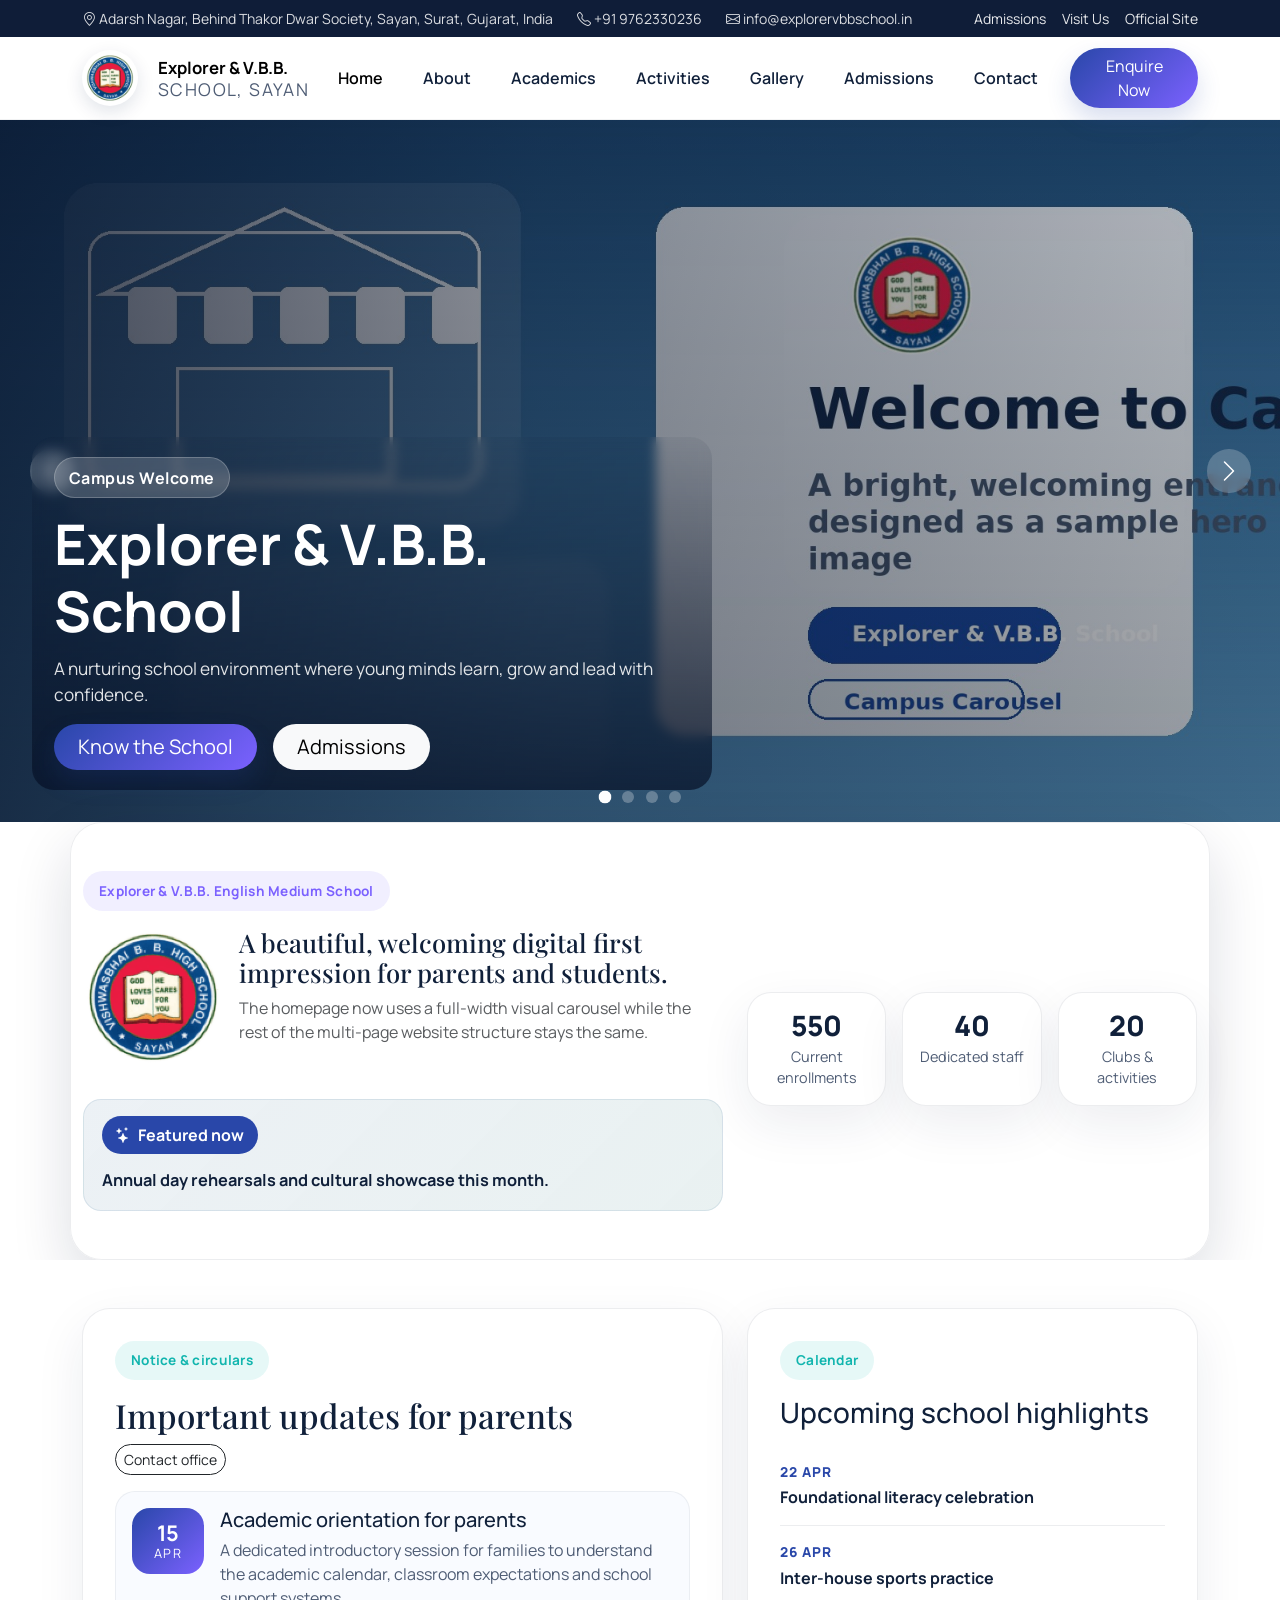
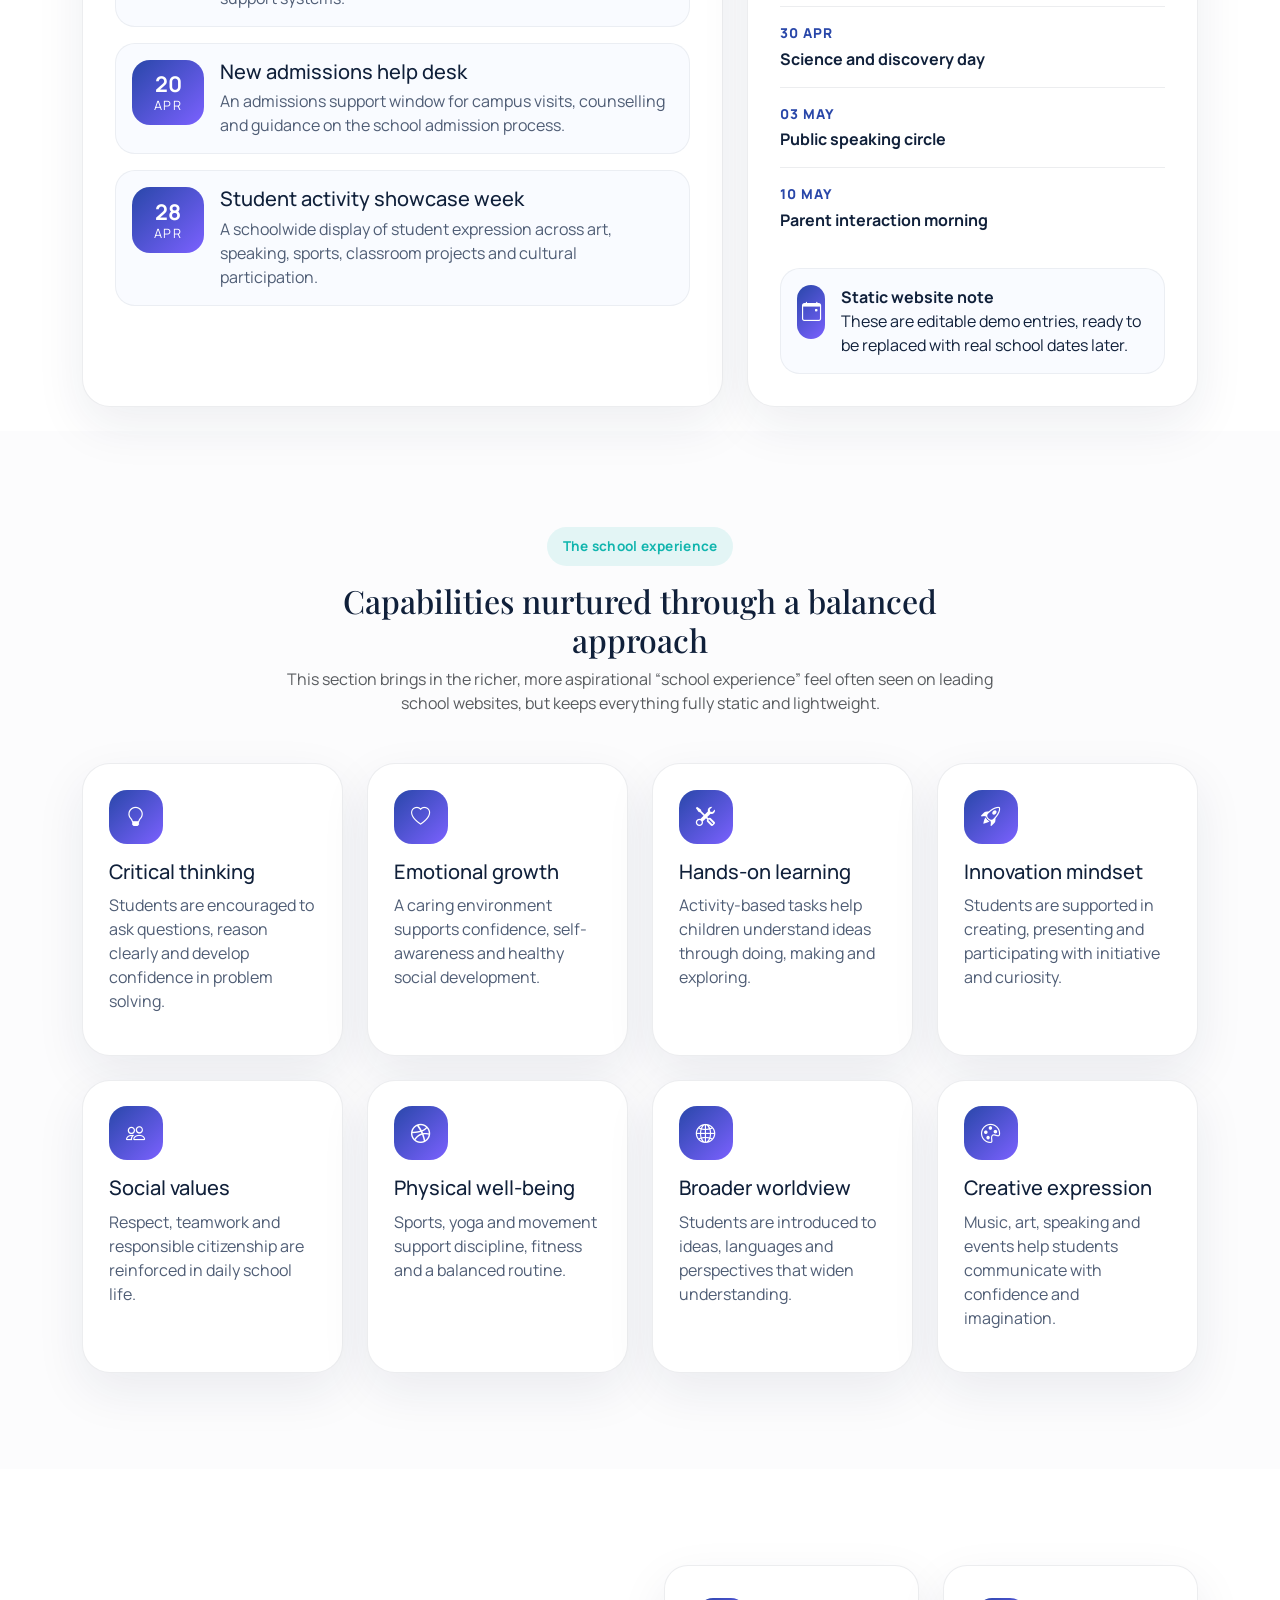
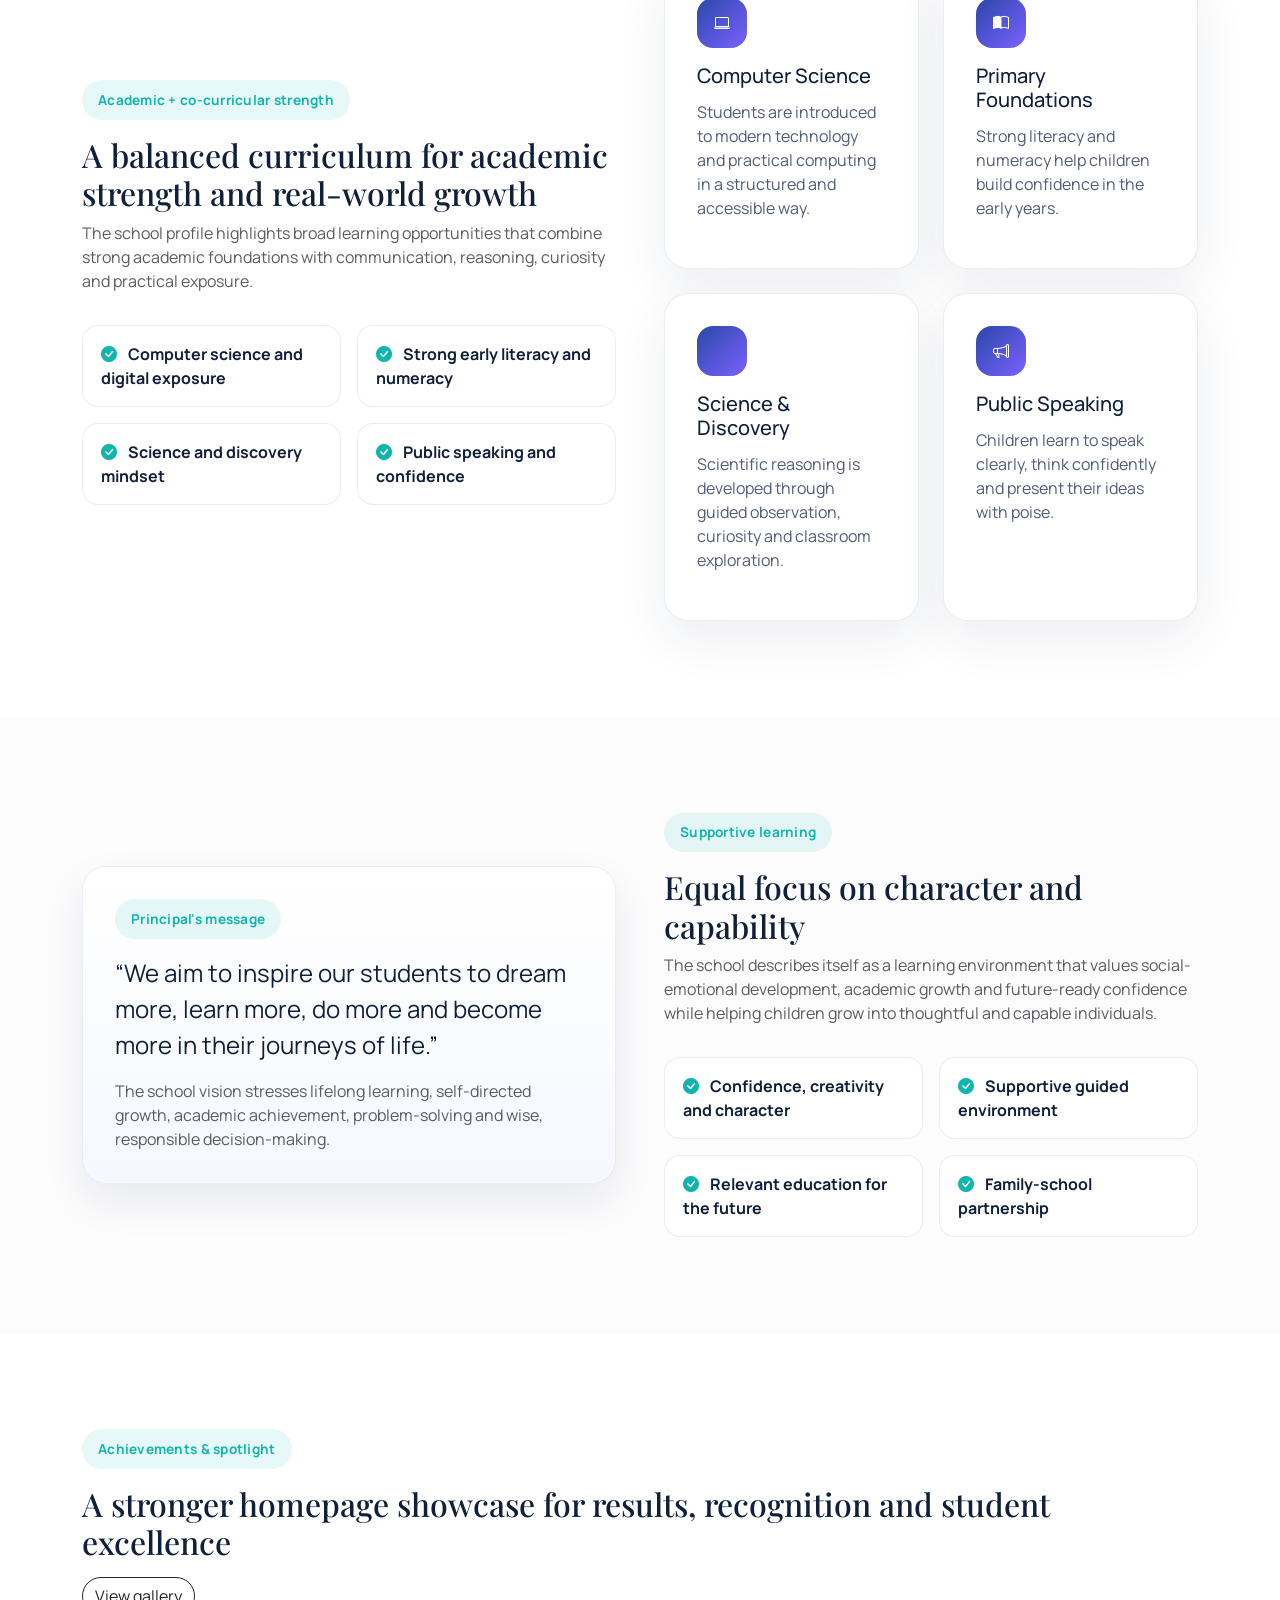
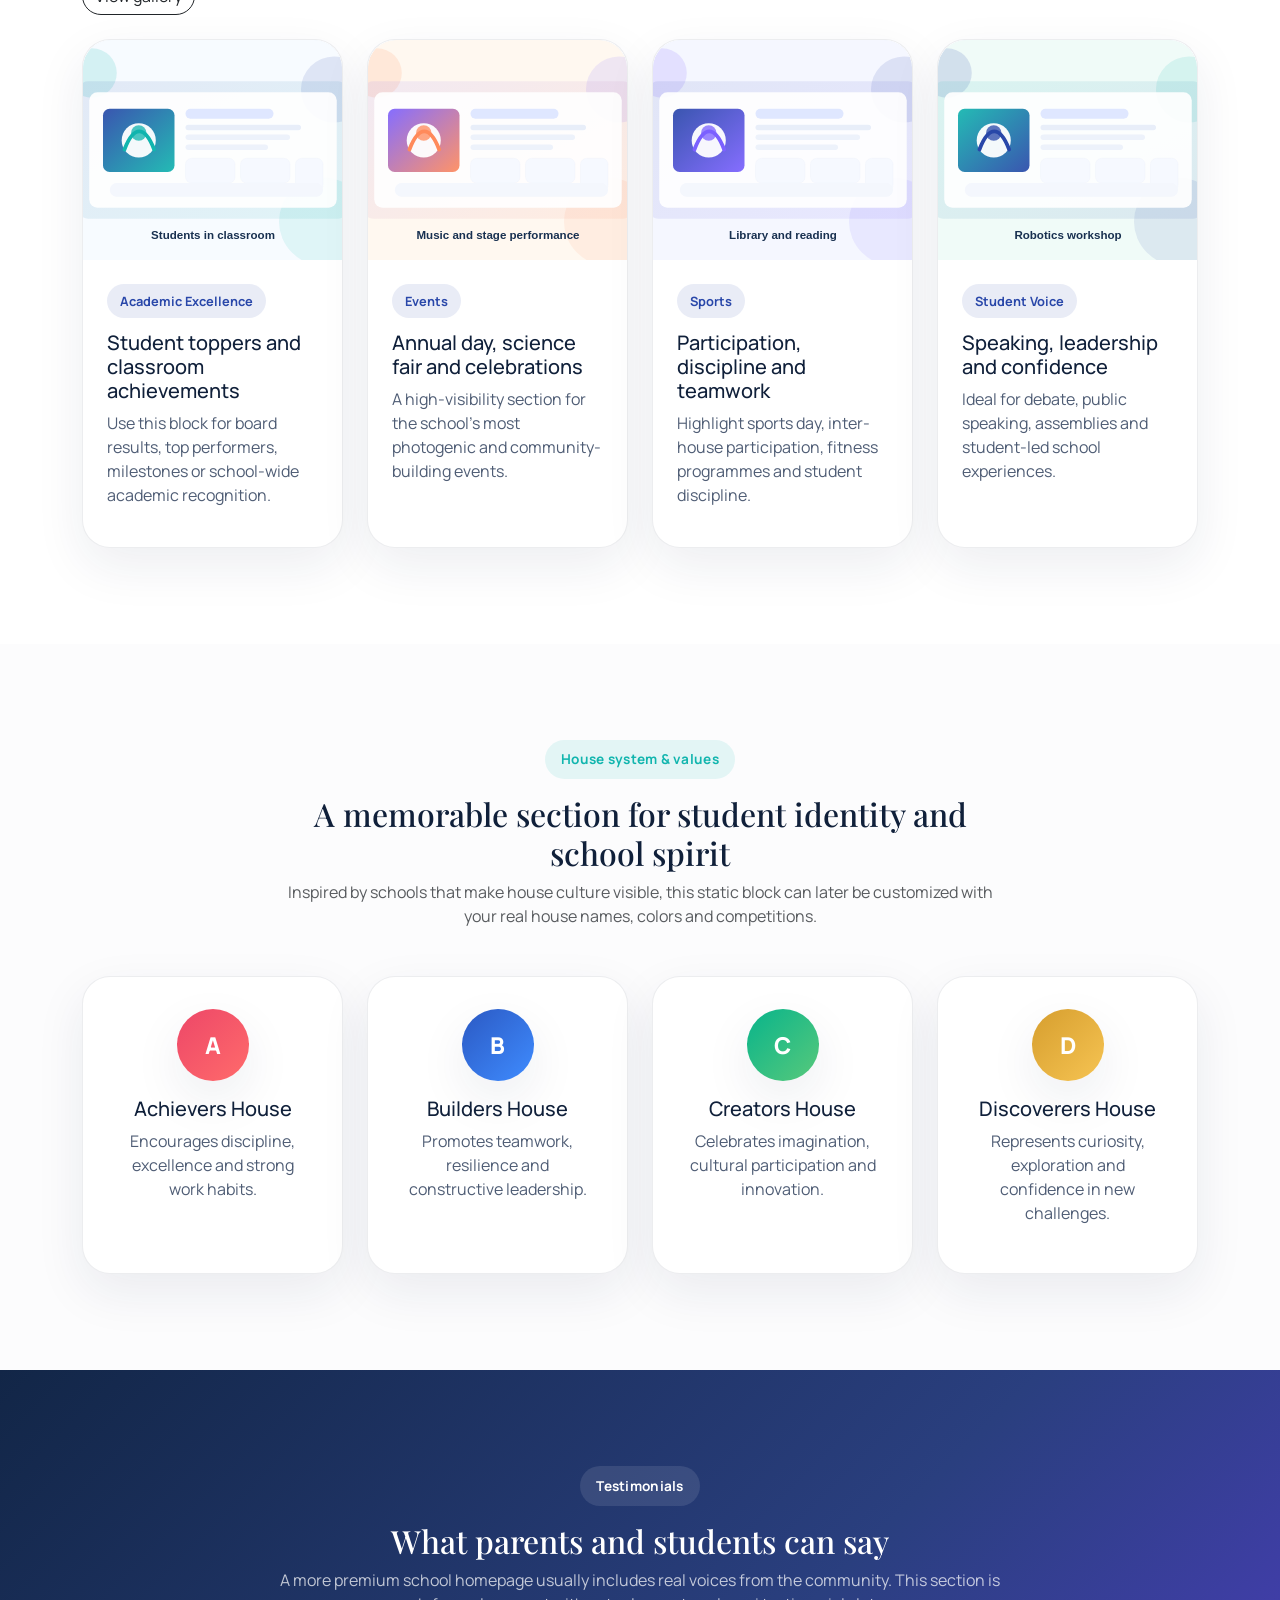
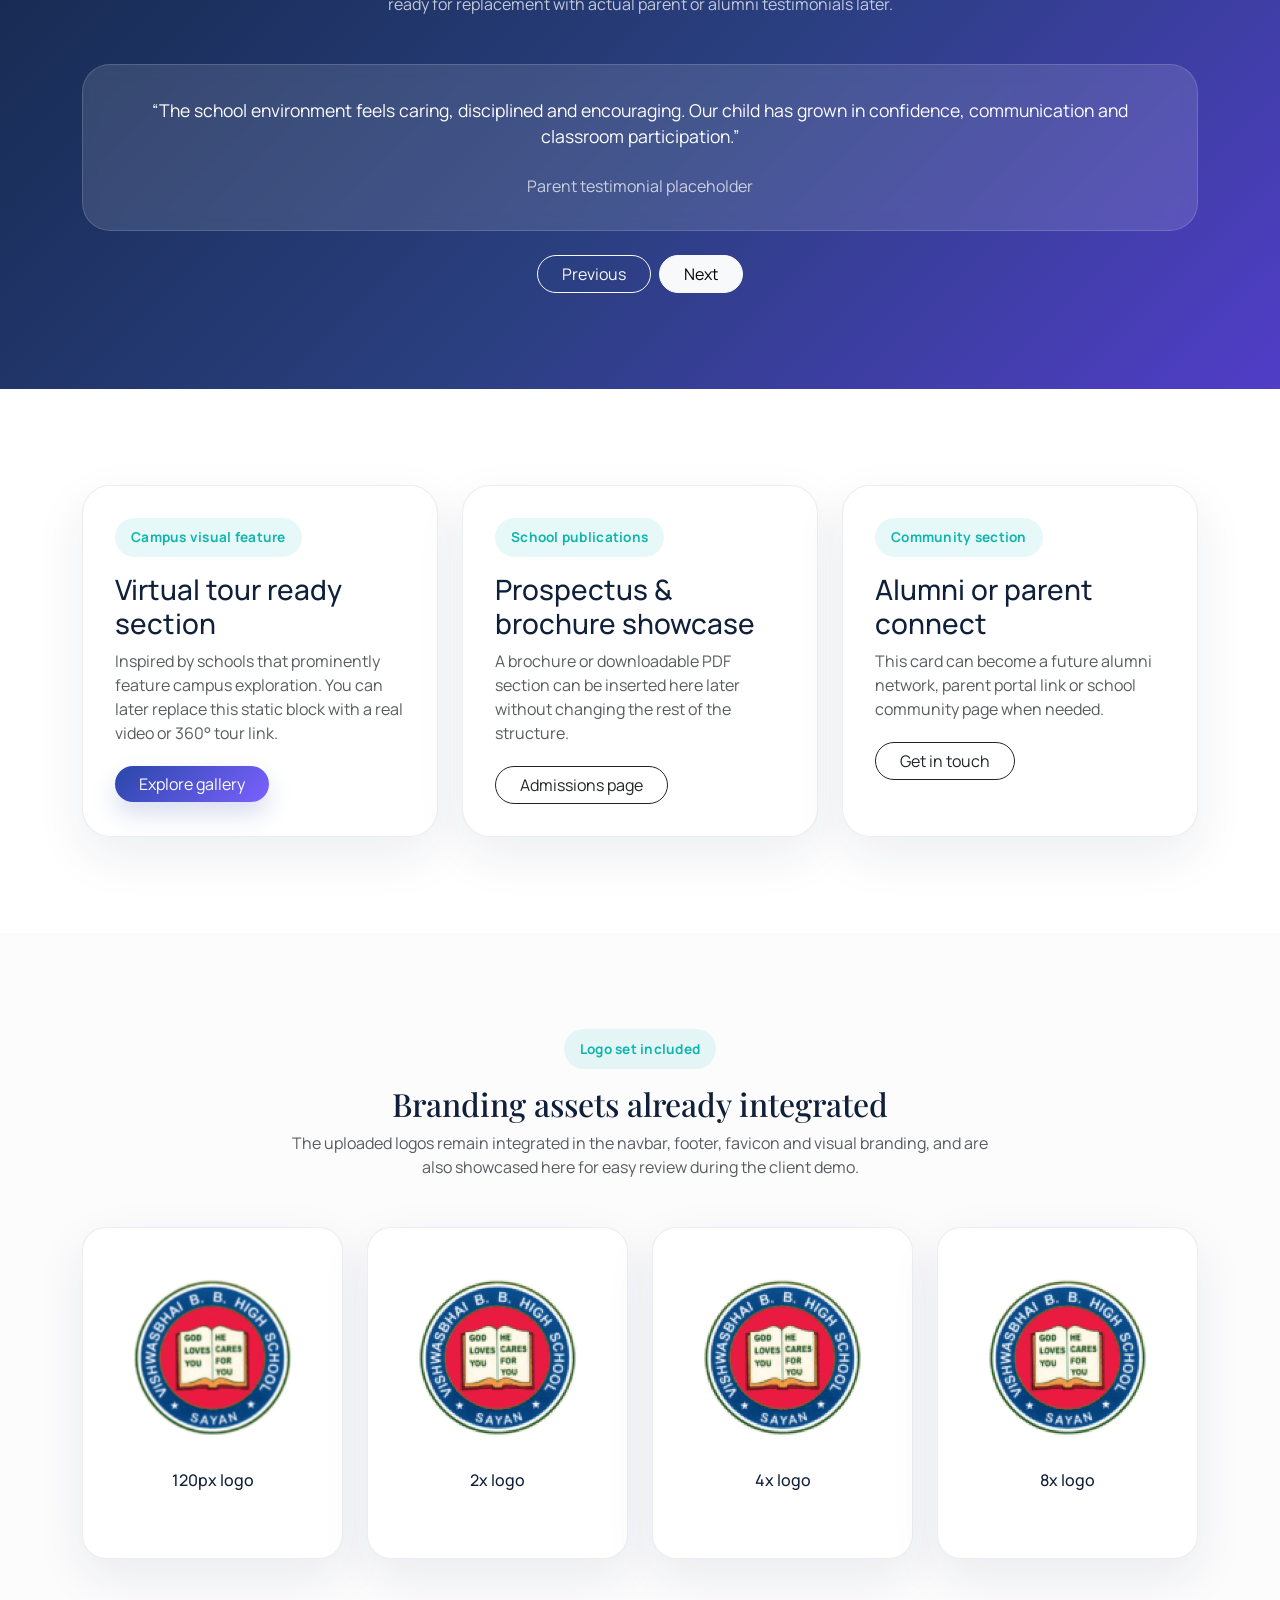
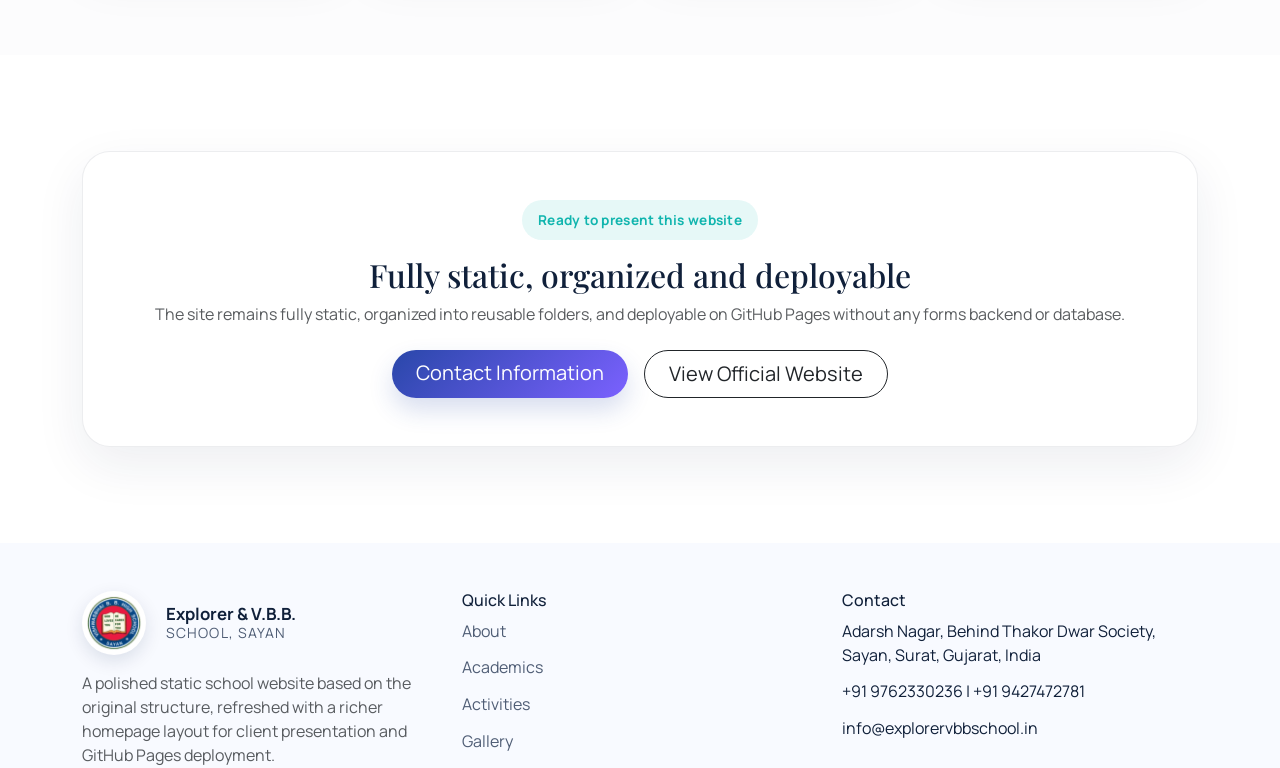
==== commit 4a38841c: "Add files via upload" ====
--- a/index.html
+++ b/index.html
@@ -13,7 +13,8 @@
   <link href="https://cdn.jsdelivr.net/npm/bootstrap-icons@1.11.3/font/bootstrap-icons.css" rel="stylesheet">
   <link rel="stylesheet" href="css/style.css" />
 </head>
-<body>  <div class="topbar py-2 d-none d-lg-block">
+<body>
+  <div class="topbar py-2 d-none d-lg-block">
     <div class="container d-flex justify-content-between align-items-center small">
       <div class="d-flex gap-4">
         <span><i class="bi bi-geo-alt"></i> Adarsh Nagar, Behind Thakor Dwar Society, Sayan, Surat, Gujarat, India</span>
@@ -26,7 +27,9 @@
         <a href="https://explorervbbschool.in" target="_blank" rel="noopener">Official Site</a>
       </div>
     </div>
-  </div>  <nav class="navbar navbar-expand-lg sticky-top custom-navbar">
+  </div>
+
+  <nav class="navbar navbar-expand-lg sticky-top custom-navbar">
     <div class="container">
       <a class="navbar-brand" href="index.html">
         <img src="images/logo.png" alt="V.B.B. High School logo" class="brand-logo me-2">
@@ -40,65 +43,213 @@
       </button>
       <div class="collapse navbar-collapse" id="mainNav">
         <ul class="navbar-nav ms-auto align-items-lg-center gap-lg-2">
-          <li class="nav-item"><a class="nav-link active" href="index.html">Home</a></li><li class="nav-item"><a class="nav-link" href="pages/about.html">About</a></li><li class="nav-item"><a class="nav-link" href="pages/academics.html">Academics</a></li><li class="nav-item"><a class="nav-link" href="pages/activities.html">Activities</a></li><li class="nav-item"><a class="nav-link" href="pages/gallery.html">Gallery</a></li><li class="nav-item"><a class="nav-link" href="pages/admissions.html">Admissions</a></li><li class="nav-item"><a class="nav-link" href="pages/contact.html">Contact</a></li>
+          <li class="nav-item"><a class="nav-link active" href="index.html">Home</a></li>
+          <li class="nav-item"><a class="nav-link" href="pages/about.html">About</a></li>
+          <li class="nav-item"><a class="nav-link" href="pages/academics.html">Academics</a></li>
+          <li class="nav-item"><a class="nav-link" href="pages/activities.html">Activities</a></li>
+          <li class="nav-item"><a class="nav-link" href="pages/gallery.html">Gallery</a></li>
+          <li class="nav-item"><a class="nav-link" href="pages/admissions.html">Admissions</a></li>
+          <li class="nav-item"><a class="nav-link" href="pages/contact.html">Contact</a></li>
           <li class="nav-item ms-lg-2"><a class="btn btn-brand rounded-pill px-4" href="pages/admissions.html">Enquire Now</a></li>
         </ul>
       </div>
     </div>
   </nav>
-  <header class="hero-section position-relative overflow-hidden">
-    <div class="hero-shape hero-shape-1"></div>
-    <div class="hero-shape hero-shape-2"></div>
-    <div class="container py-5">
-      <div class="row align-items-center g-5 py-lg-5">
+
+  <header class="hero-section hero-carousel-section position-relative overflow-hidden">
+    <div id="schoolHeroCarousel" class="carousel slide hero-carousel hero-carousel-fullwidth" data-bs-ride="carousel" data-bs-interval="4200" data-bs-touch="true" data-bs-pause="false" data-bs-wrap="true">
+      <div class="carousel-indicators">
+        <button type="button" data-bs-target="#schoolHeroCarousel" data-bs-slide-to="0" class="active" aria-current="true" aria-label="Slide 1"></button>
+        <button type="button" data-bs-target="#schoolHeroCarousel" data-bs-slide-to="1" aria-label="Slide 2"></button>
+        <button type="button" data-bs-target="#schoolHeroCarousel" data-bs-slide-to="2" aria-label="Slide 3"></button>
+        <button type="button" data-bs-target="#schoolHeroCarousel" data-bs-slide-to="3" aria-label="Slide 4"></button>
+      </div>
+      <div class="carousel-inner">
+        <div class="carousel-item active">
+          <img src="images/carousel-1.jpg" class="d-block w-100" alt="School campus sample image">
+          <div class="carousel-overlay"></div>
+          <div class="carousel-caption hero-caption-wide text-start">
+            <span class="hero-chip">Campus Welcome</span>
+            <h1 class="display-4 fw-bold">Explorer &amp; V.B.B. School</h1>
+            <p>A nurturing school environment where young minds learn, grow and lead with confidence.</p>
+            <div class="d-flex flex-wrap gap-3 mt-3">
+              <a href="pages/about.html" class="btn btn-brand btn-lg rounded-pill px-4">Know the School</a>
+              <a href="pages/admissions.html" class="btn btn-light btn-lg rounded-pill px-4 border-0">Admissions</a>
+            </div>
+          </div>
+        </div>
+        <div class="carousel-item">
+          <img src="images/carousel-2.jpg" class="d-block w-100" alt="Classroom sample image">
+          <div class="carousel-overlay"></div>
+          <div class="carousel-caption hero-caption-wide text-start">
+            <span class="hero-chip">Classroom Life</span>
+            <h2>Engaging learning atmosphere</h2>
+            <p>Built with a smooth swiping motion so the homepage feels more modern, cinematic and client-ready.</p>
+          </div>
+        </div>
+        <div class="carousel-item">
+          <img src="images/carousel-3.jpg" class="d-block w-100" alt="Sports sample image">
+          <div class="carousel-overlay"></div>
+          <div class="carousel-caption hero-caption-wide text-start">
+            <span class="hero-chip">Sports &amp; Activities</span>
+            <h2>Balanced student development</h2>
+            <p>A strong school homepage should show academics, co-curricular life and student energy together.</p>
+          </div>
+        </div>
+        <div class="carousel-item">
+          <img src="images/carousel-4.jpg" class="d-block w-100" alt="Events sample image">
+          <div class="carousel-overlay"></div>
+          <div class="carousel-caption hero-caption-wide text-start">
+            <span class="hero-chip">Events &amp; Culture</span>
+            <h2>Community, celebration and achievement</h2>
+            <p>Ready to swap the test images with real school photos later without changing the structure.</p>
+          </div>
+        </div>
+      </div>
+      <button class="carousel-control-prev" type="button" data-bs-target="#schoolHeroCarousel" data-bs-slide="prev">
+        <span class="carousel-control-prev-icon" aria-hidden="true"></span>
+        <span class="visually-hidden">Previous</span>
+      </button>
+      <button class="carousel-control-next" type="button" data-bs-target="#schoolHeroCarousel" data-bs-slide="next">
+        <span class="carousel-control-next-icon" aria-hidden="true"></span>
+        <span class="visually-hidden">Next</span>
+      </button>
+    </div>
+
+    <div class="hero-summary-band">
+      <div class="container py-4 py-lg-5">
+        <div class="row align-items-center g-4">
+          <div class="col-lg-7">
+            <span class="badge-soft mb-3">Explorer &amp; V.B.B. English Medium School</span>
+            <div class="hero-summary-content">
+              <div class="hero-summary-brand d-flex align-items-center gap-3 mb-3">
+                <img src="images/logo.png" alt="School logo" class="hero-logo mb-0 flex-shrink-0">
+                <div>
+                  <h2 class="mb-2">A beautiful, welcoming digital first impression for parents and students.</h2>
+                  <p class="text-muted mb-0">The homepage now uses a full-width visual carousel while the rest of the multi-page website structure stays the same.</p>
+                </div>
+              </div>
+              <div class="event-highlight-bar" aria-live="polite">
+                <span class="event-highlight-label"><i class="bi bi-stars"></i> Featured now</span>
+                <span class="event-highlight-text" id="eventHighlightText">Admissions open for the new academic session.</span>
+              </div>
+            </div>
+          </div>
+          <div class="col-lg-5">
+            <div class="hero-metrics row g-3 mt-0">
+              <div class="col-4"><div class="metric-card"><h3 class="counter" data-target="600">0</h3><p>Current enrollments</p></div></div>
+              <div class="col-4"><div class="metric-card"><h3 class="counter" data-target="40">0</h3><p>Dedicated staff</p></div></div>
+              <div class="col-4"><div class="metric-card"><h3 class="counter" data-target="20">0</h3><p>Clubs &amp; activities</p></div></div>
+            </div>
+          </div>
+        </div>
+      </div>
+    </div>
+  </header>
+
+  <section class="section-padding bg-white pt-5 pb-4">
+    <div class="container">
+      <div class="row g-4">
+        <div class="col-lg-7">
+          <div class="info-hub-card h-100">
+            <div class="d-flex justify-content-between align-items-center flex-wrap gap-2 mb-3">
+              <div>
+                <span class="eyebrow">Notice &amp; circulars</span>
+                <h2 class="mb-0 h1-sm">Important updates for parents</h2>
+              </div>
+              <a href="pages/contact.html" class="btn btn-outline-dark rounded-pill btn-sm">Contact office</a>
+            </div>
+            <div class="notice-list">
+              <div class="notice-item">
+                <div class="notice-date"><strong>15</strong><span>APR</span></div>
+                <div>
+                  <h5>Academic orientation for parents</h5>
+                  <p>A dedicated introductory session for families to understand the academic calendar, classroom expectations and school support systems.</p>
+                </div>
+              </div>
+              <div class="notice-item">
+                <div class="notice-date"><strong>20</strong><span>APR</span></div>
+                <div>
+                  <h5>New admissions help desk</h5>
+                  <p>An admissions support window for campus visits, counselling and guidance on the school admission process.</p>
+                </div>
+              </div>
+              <div class="notice-item">
+                <div class="notice-date"><strong>28</strong><span>APR</span></div>
+                <div>
+                  <h5>Student activity showcase week</h5>
+                  <p>A schoolwide display of student expression across art, speaking, sports, classroom projects and cultural participation.</p>
+                </div>
+              </div>
+            </div>
+          </div>
+        </div>
+        <div class="col-lg-5">
+          <div class="calendar-panel h-100">
+            <span class="eyebrow">Calendar</span>
+            <h3 class="mb-3">Upcoming school highlights</h3>
+            <ul class="calendar-list">
+              <li><span>22 Apr</span><strong>Foundational literacy celebration</strong></li>
+              <li><span>26 Apr</span><strong>Inter-house sports practice</strong></li>
+              <li><span>30 Apr</span><strong>Science and discovery day</strong></li>
+              <li><span>03 May</span><strong>Public speaking circle</strong></li>
+              <li><span>10 May</span><strong>Parent interaction morning</strong></li>
+            </ul>
+            <div class="calendar-badge">
+              <i class="bi bi-calendar-event"></i>
+              <div>
+                <strong>Static website note</strong>
+                <p class="mb-0">These are editable demo entries, ready to be replaced with real school dates later.</p>
+              </div>
+            </div>
+          </div>
+        </div>
+      </div>
+    </div>
+  </section>
+
+  <section class="section-padding bg-light-subtle">
+    <div class="container">
+      <div class="section-heading text-center mx-auto mb-5">
+        <span class="eyebrow">The school experience</span>
+        <h2>Capabilities nurtured through a balanced approach</h2>
+        <p class="text-muted">This section brings in the richer, more aspirational “school experience” feel often seen on leading school websites, but keeps everything fully static and lightweight.</p>
+      </div>
+      <div class="row g-4">
+        <div class="col-md-6 col-xl-3"><div class="capability-card h-100"><i class="bi bi-lightbulb"></i><h5>Critical thinking</h5><p>Students are encouraged to ask questions, reason clearly and develop confidence in problem solving.</p></div></div>
+        <div class="col-md-6 col-xl-3"><div class="capability-card h-100"><i class="bi bi-heart"></i><h5>Emotional growth</h5><p>A caring environment supports confidence, self-awareness and healthy social development.</p></div></div>
+        <div class="col-md-6 col-xl-3"><div class="capability-card h-100"><i class="bi bi-tools"></i><h5>Hands-on learning</h5><p>Activity-based tasks help children understand ideas through doing, making and exploring.</p></div></div>
+        <div class="col-md-6 col-xl-3"><div class="capability-card h-100"><i class="bi bi-rocket-takeoff"></i><h5>Innovation mindset</h5><p>Students are supported in creating, presenting and participating with initiative and curiosity.</p></div></div>
+        <div class="col-md-6 col-xl-3"><div class="capability-card h-100"><i class="bi bi-people"></i><h5>Social values</h5><p>Respect, teamwork and responsible citizenship are reinforced in daily school life.</p></div></div>
+        <div class="col-md-6 col-xl-3"><div class="capability-card h-100"><i class="bi bi-dribbble"></i><h5>Physical well-being</h5><p>Sports, yoga and movement support discipline, fitness and a balanced routine.</p></div></div>
+        <div class="col-md-6 col-xl-3"><div class="capability-card h-100"><i class="bi bi-globe2"></i><h5>Broader worldview</h5><p>Students are introduced to ideas, languages and perspectives that widen understanding.</p></div></div>
+        <div class="col-md-6 col-xl-3"><div class="capability-card h-100"><i class="bi bi-palette"></i><h5>Creative expression</h5><p>Music, art, speaking and events help students communicate with confidence and imagination.</p></div></div>
+      </div>
+    </div>
+  </section>
+
+  <section class="section-padding bg-white">
+    <div class="container">
+      <div class="row align-items-center g-5">
         <div class="col-lg-6">
-          <span class="badge-soft mb-3">Explorer &amp; V.B.B. English Medium School</span>
-          
-          <h1 class="display-4 fw-bold">A nurturing school environment where young minds <span class="text-gradient">learn, grow and lead</span>.</h1>
-          <p class="lead text-muted mt-4">Explorer &amp; V.B.B. School offers a supportive learning space that encourages confidence, creativity, character and future-ready skills for children in Sayan, Surat.</p>
-          <div class="d-flex flex-wrap gap-3 mt-4">
-            <a href="pages/about.html" class="btn btn-brand btn-lg rounded-pill px-4">Know the School</a>
-            <a href="pages/admissions.html" class="btn btn-light btn-lg rounded-pill px-4 border">Admissions</a>
-          </div>
-          <div class="hero-metrics row g-3 mt-4">
-            <div class="col-4"><div class="metric-card"><h3 class="counter" data-target="600">0</h3><p>Current enrollments</p></div></div>
-            <div class="col-4"><div class="metric-card"><h3 class="counter" data-target="40">0</h3><p>Dedicated staff</p></div></div>
-            <div class="col-4"><div class="metric-card"><h3 class="counter" data-target="20">0</h3><p>Clubs &amp; activities</p></div></div>
+          <span class="eyebrow">Academic + co-curricular strength</span>
+          <h2>A balanced curriculum for academic strength and real-world growth</h2>
+          <p class="text-muted">The school profile highlights broad learning opportunities that combine strong academic foundations with communication, reasoning, curiosity and practical exposure.</p>
+          <div class="row g-3 mt-3">
+            <div class="col-sm-6"><div class="info-pill"><i class="bi bi-check-circle-fill"></i> Computer science and digital exposure</div></div>
+            <div class="col-sm-6"><div class="info-pill"><i class="bi bi-check-circle-fill"></i> Strong early literacy and numeracy</div></div>
+            <div class="col-sm-6"><div class="info-pill"><i class="bi bi-check-circle-fill"></i> Science and discovery mindset</div></div>
+            <div class="col-sm-6"><div class="info-pill"><i class="bi bi-check-circle-fill"></i> Public speaking and confidence</div></div>
           </div>
         </div>
         <div class="col-lg-6">
-          <div class="hero-visual">
-            <div class="hero-card card-main floating-card logo-showcase text-center p-4 bg-white rounded-4">
-              <img src="images/schoollogo_8x.png" alt="School emblem" class="img-fluid rounded-circle mb-3" style="max-width:320px;">
-              <h5 class="mb-1">Vishwasbini B. B. High School</h5>
-              <p class="text-muted mb-0">Sayan, Surat</p>
-            </div>
-            <div class="mini-card mini-card-1 shadow-soft">
-              <i class="bi bi-mortarboard-fill"></i>
-              <div><strong>Balanced Curriculum</strong><p class="mb-0">Academic strength and real-world growth</p></div>
-            </div>
-            <div class="mini-card mini-card-2 shadow-soft">
-              <i class="bi bi-stars"></i>
-              <div><strong>Character &amp; Capability</strong><p class="mb-0">Confidence, values and future readiness</p></div>
-            </div>
-          </div>
-        </div>
-      </div>
-    </div>
-  </header>
-
-  <section class="section-padding bg-white">
-    <div class="container">
-      <div class="section-heading text-center mx-auto mb-5">
-        <span class="eyebrow">Why families choose us</span>
-        <h2>A balanced curriculum for academic strength and real-world growth</h2>
-        <p class="text-muted">The school highlights broad learning opportunities that combine academic foundations with communication, reasoning, curiosity and practical exposure.</p>
-      </div>
-      <div class="row g-4">
-        <div class="col-md-6 col-lg-3"><div class="feature-card h-100"><div class="icon-wrap"><i class="bi bi-laptop"></i></div><h5>Computer Science</h5><p>Students are introduced to modern technology and practical computing in a structured and accessible way.</p></div></div>
-        <div class="col-md-6 col-lg-3"><div class="feature-card h-100"><div class="icon-wrap"><i class="bi bi-book-half"></i></div><h5>Primary Foundations</h5><p>Strong literacy and numeracy help children build confidence in the early years.</p></div></div>
-        <div class="col-md-6 col-lg-3"><div class="feature-card h-100"><div class="icon-wrap"><i class="bi bi-flask"></i></div><h5>Science &amp; Discovery</h5><p>Scientific reasoning is developed through guided observation, curiosity and classroom exploration.</p></div></div>
-        <div class="col-md-6 col-lg-3"><div class="feature-card h-100"><div class="icon-wrap"><i class="bi bi-megaphone"></i></div><h5>Public Speaking</h5><p>Children learn to speak clearly, think confidently and present their ideas with poise.</p></div></div>
+          <div class="row g-4">
+            <div class="col-md-6"><div class="feature-card h-100"><div class="icon-wrap"><i class="bi bi-laptop"></i></div><h5>Computer Science</h5><p>Students are introduced to modern technology and practical computing in a structured and accessible way.</p></div></div>
+            <div class="col-md-6"><div class="feature-card h-100"><div class="icon-wrap"><i class="bi bi-book-half"></i></div><h5>Primary Foundations</h5><p>Strong literacy and numeracy help children build confidence in the early years.</p></div></div>
+            <div class="col-md-6"><div class="feature-card h-100"><div class="icon-wrap"><i class="bi bi-flask"></i></div><h5>Science &amp; Discovery</h5><p>Scientific reasoning is developed through guided observation, curiosity and classroom exploration.</p></div></div>
+            <div class="col-md-6"><div class="feature-card h-100"><div class="icon-wrap"><i class="bi bi-megaphone"></i></div><h5>Public Speaking</h5><p>Children learn to speak clearly, think confidently and present their ideas with poise.</p></div></div>
+          </div>
+        </div>
       </div>
     </div>
   </section>
@@ -116,7 +267,7 @@
         <div class="col-lg-6">
           <span class="eyebrow">Supportive learning</span>
           <h2>Equal focus on character and capability</h2>
-          <p class="text-muted">The school describes itself as an early learning academy that values social-emotional development, early literacy and numeracy, while helping students grow into thoughtful, capable and confident individuals.</p>
+          <p class="text-muted">The school describes itself as a learning environment that values social-emotional development, academic growth and future-ready confidence while helping children grow into thoughtful and capable individuals.</p>
           <div class="row g-3 mt-3">
             <div class="col-sm-6"><div class="info-pill"><i class="bi bi-check-circle-fill"></i> Confidence, creativity and character</div></div>
             <div class="col-sm-6"><div class="info-pill"><i class="bi bi-check-circle-fill"></i> Supportive guided environment</div></div>
@@ -131,13 +282,100 @@
   <section class="section-padding bg-white">
     <div class="container">
       <div class="d-flex flex-wrap justify-content-between align-items-end gap-3 mb-4">
-        <div><span class="eyebrow">Learning beyond the classroom</span><h2 class="mb-0">Activities that support expression, discipline and joyful participation</h2></div>
-        <a href="pages/activities.html" class="btn btn-outline-dark rounded-pill">See all activities</a>
-      </div>
-      <div class="row g-4">
-        <div class="col-md-6 col-xl-4"><article class="program-card h-100"><img src="images/program-arts.svg" alt="Music and arts" class="img-fluid"><div class="p-4"><span class="program-tag">Music</span><h5>Creativity and cultural appreciation</h5><p>Music supports creativity, discipline, confidence and a more rounded educational experience.</p></div></article></div>
-        <div class="col-md-6 col-xl-4"><article class="program-card h-100"><img src="images/program-sports.svg" alt="Sports" class="img-fluid"><div class="p-4"><span class="program-tag">Sports</span><h5>Athletics and team participation</h5><p>Students are encouraged to pursue athletics and participate in inter-school and district-level events.</p></div></article></div>
-        <div class="col-md-6 col-xl-4"><article class="program-card h-100"><img src="images/program-stem.svg" alt="Events and yoga" class="img-fluid"><div class="p-4"><span class="program-tag">Well-being</span><h5>Events, yoga and shared school life</h5><p>Celebrations, competitions, camps and yoga help build balance, calmness, fitness and belonging.</p></div></article></div>
+        <div>
+          <span class="eyebrow">Achievements &amp; spotlight</span>
+          <h2 class="mb-0">A stronger homepage showcase for results, recognition and student excellence</h2>
+        </div>
+        <a href="pages/gallery.html" class="btn btn-outline-dark rounded-pill">View gallery</a>
+      </div>
+      <div class="row g-4">
+        <div class="col-md-6 col-xl-3"><article class="spotlight-card h-100"><img src="images/gallery-1.svg" alt="Academic excellence" class="img-fluid"><div class="p-4"><span class="program-tag">Academic Excellence</span><h5>Student toppers and classroom achievements</h5><p>Use this block for board results, top performers, milestones or school-wide academic recognition.</p></div></article></div>
+        <div class="col-md-6 col-xl-3"><article class="spotlight-card h-100"><img src="images/gallery-2.svg" alt="School events" class="img-fluid"><div class="p-4"><span class="program-tag">Events</span><h5>Annual day, science fair and celebrations</h5><p>A high-visibility section for the school’s most photogenic and community-building events.</p></div></article></div>
+        <div class="col-md-6 col-xl-3"><article class="spotlight-card h-100"><img src="images/gallery-3.svg" alt="Sports" class="img-fluid"><div class="p-4"><span class="program-tag">Sports</span><h5>Participation, discipline and teamwork</h5><p>Highlight sports day, inter-house participation, fitness programmes and student discipline.</p></div></article></div>
+        <div class="col-md-6 col-xl-3"><article class="spotlight-card h-100"><img src="images/gallery-4.svg" alt="Student voice" class="img-fluid"><div class="p-4"><span class="program-tag">Student Voice</span><h5>Speaking, leadership and confidence</h5><p>Ideal for debate, public speaking, assemblies and student-led school experiences.</p></div></article></div>
+      </div>
+    </div>
+  </section>
+
+  <section class="section-padding bg-light-subtle">
+    <div class="container">
+      <div class="section-heading text-center mx-auto mb-5">
+        <span class="eyebrow">House system &amp; values</span>
+        <h2>A memorable section for student identity and school spirit</h2>
+        <p class="text-muted">Inspired by schools that make house culture visible, this static block can later be customized with your real house names, colors and competitions.</p>
+      </div>
+      <div class="row g-4">
+        <div class="col-md-6 col-xl-3"><div class="house-card h-100"><span class="house-mark house-red">A</span><h5>Achievers House</h5><p>Encourages discipline, excellence and strong work habits.</p></div></div>
+        <div class="col-md-6 col-xl-3"><div class="house-card h-100"><span class="house-mark house-blue">B</span><h5>Builders House</h5><p>Promotes teamwork, resilience and constructive leadership.</p></div></div>
+        <div class="col-md-6 col-xl-3"><div class="house-card h-100"><span class="house-mark house-green">C</span><h5>Creators House</h5><p>Celebrates imagination, cultural participation and innovation.</p></div></div>
+        <div class="col-md-6 col-xl-3"><div class="house-card h-100"><span class="house-mark house-gold">D</span><h5>Discoverers House</h5><p>Represents curiosity, exploration and confidence in new challenges.</p></div></div>
+      </div>
+    </div>
+  </section>
+
+  <section class="section-padding testimonial-section text-white">
+    <div class="container">
+      <div class="section-heading text-center mx-auto mb-5">
+        <span class="eyebrow text-white bg-white bg-opacity-10">Testimonials</span>
+        <h2 class="text-white">What parents and students can say</h2>
+        <p class="text-white-50">A more premium school homepage usually includes real voices from the community. This section is ready for replacement with actual parent or alumni testimonials later.</p>
+      </div>
+      <div id="testimonialCarousel" class="carousel slide" data-bs-ride="carousel" data-bs-interval="4200">
+        <div class="carousel-inner">
+          <div class="carousel-item active">
+            <div class="testimonial-card mx-auto text-center">
+              <p class="mb-4">“The school environment feels caring, disciplined and encouraging. Our child has grown in confidence, communication and classroom participation.”</p>
+              <span>Parent testimonial placeholder</span>
+            </div>
+          </div>
+          <div class="carousel-item">
+            <div class="testimonial-card mx-auto text-center">
+              <p class="mb-4">“We appreciate the balance of academics, activities and values. The website now reflects that full school experience much more clearly.”</p>
+              <span>Admissions enquiry testimonial placeholder</span>
+            </div>
+          </div>
+          <div class="carousel-item">
+            <div class="testimonial-card mx-auto text-center">
+              <p class="mb-4">“This layout is ideal for showcasing school strengths such as events, notices, achievements, culture and parent communication on one homepage.”</p>
+              <span>Client demo testimonial placeholder</span>
+            </div>
+          </div>
+        </div>
+        <div class="d-flex justify-content-center gap-2 mt-4">
+          <button class="btn btn-outline-light rounded-pill px-4" type="button" data-bs-target="#testimonialCarousel" data-bs-slide="prev">Previous</button>
+          <button class="btn btn-light rounded-pill px-4" type="button" data-bs-target="#testimonialCarousel" data-bs-slide="next">Next</button>
+        </div>
+      </div>
+    </div>
+  </section>
+
+  <section class="section-padding bg-white">
+    <div class="container">
+      <div class="row g-4">
+        <div class="col-lg-4">
+          <div class="action-panel h-100">
+            <span class="eyebrow">Campus visual feature</span>
+            <h3>Virtual tour ready section</h3>
+            <p class="text-muted">Inspired by schools that prominently feature campus exploration. You can later replace this static block with a real video or 360° tour link.</p>
+            <a href="pages/gallery.html" class="btn btn-brand rounded-pill px-4">Explore gallery</a>
+          </div>
+        </div>
+        <div class="col-lg-4">
+          <div class="action-panel h-100">
+            <span class="eyebrow">School publications</span>
+            <h3>Prospectus &amp; brochure showcase</h3>
+            <p class="text-muted">A brochure or downloadable PDF section can be inserted here later without changing the rest of the structure.</p>
+            <a href="pages/admissions.html" class="btn btn-outline-dark rounded-pill px-4">Admissions page</a>
+          </div>
+        </div>
+        <div class="col-lg-4">
+          <div class="action-panel h-100">
+            <span class="eyebrow">Community section</span>
+            <h3>Alumni or parent connect</h3>
+            <p class="text-muted">This card can become a future alumni network, parent portal link or school community page when needed.</p>
+            <a href="pages/contact.html" class="btn btn-outline-dark rounded-pill px-4">Get in touch</a>
+          </div>
+        </div>
       </div>
     </div>
   </section>
@@ -146,8 +384,8 @@
     <div class="container">
       <div class="section-heading text-center mx-auto mb-5">
         <span class="eyebrow">Logo set included</span>
-        <h2>A modern showcase for school life</h2>
-        <p class="text-muted">This version keeps the original folder structure, updates the content to the school profile, and includes the uploaded logos for cleaner branding.</p>
+        <h2>Branding assets already integrated</h2>
+        <p class="text-muted">The uploaded logos remain integrated in the navbar, footer, favicon and visual branding, and are also showcased here for easy review during the client demo.</p>
       </div>
       <div class="row g-4 align-items-stretch">
         <div class="col-md-3 col-6"><div class="gallery-card h-100 text-center"><img src="images/schoollogo-120x120.png" class="img-fluid real-logo" alt="small logo"><div class="p-3"><h6 class="mb-0">120px logo</h6></div></div></div>
@@ -171,6 +409,7 @@
       </div>
     </div>
   </section>
+
   <footer class="footer pt-5 pb-4">
     <div class="container">
       <div class="row g-4">
@@ -179,7 +418,7 @@
             <img src="images/logo.png" alt="V.B.B. High School logo" class="brand-logo me-2">
             <span><strong>Explorer &amp; V.B.B.</strong><br><small>School, Sayan</small></span>
           </div>
-          <p class="text-muted">A polished static school website based on the original structure, refreshed with Explorer &amp; V.B.B. School content for client presentation and GitHub Pages deployment.</p>
+          <p class="text-muted">A polished static school website based on the original structure, refreshed with a richer homepage layout for client presentation and GitHub Pages deployment.</p>
         </div>
         <div class="col-lg-4">
           <h6>Quick Links</h6>
@@ -201,6 +440,7 @@
       </div>
     </div>
   </footer>
+
   <script src="https://cdn.jsdelivr.net/npm/bootstrap@5.3.3/dist/js/bootstrap.bundle.min.js"></script>
   <script src="js/main.js"></script>
 </body>
--- a/css/style.css
+++ b/css/style.css
@@ -193,3 +193,142 @@
 .quote-card{background:linear-gradient(180deg,#ffffff,#f6f8ff);border:1px solid rgba(13,67,132,.08);border-radius:24px;padding:2rem;box-shadow:0 18px 40px rgba(5,31,72,.08)}
 .timeline-step{background:#fff;border-radius:18px;padding:1.25rem;border:1px solid rgba(13,67,132,.08);height:100%}
 .gallery-card img.real-logo{object-fit:contain;background:#fff;padding:12px}
+
+
+.hero-carousel-wrap { position: relative; }
+.hero-carousel { padding: 0; overflow: hidden; border-radius: 28px; }
+.hero-carousel .carousel-inner, .hero-carousel .carousel-item, .hero-carousel img { border-radius: 28px; }
+.hero-carousel img { height: 560px; object-fit: cover; }
+.hero-carousel .carousel-caption {
+  left: 2rem; right: 2rem; bottom: 2rem; padding: 1.25rem 1.35rem;
+  background: linear-gradient(180deg, rgba(7,18,40,.05), rgba(7,18,40,.72));
+  border-radius: 22px; backdrop-filter: blur(6px);
+}
+.hero-carousel .carousel-caption h4 { color: #fff; font-weight: 800; margin-bottom: .35rem; }
+.hero-carousel .carousel-caption p { color: rgba(255,255,255,.88); margin-bottom: 0; }
+.hero-chip {
+  display: inline-block; padding: .45rem .9rem; margin-bottom: .75rem; border-radius: 999px;
+  background: rgba(255,255,255,.18); color: #fff; font-weight: 700; letter-spacing: .03em;
+  border: 1px solid rgba(255,255,255,.22);
+}
+.hero-carousel .carousel-indicators [data-bs-target] { width: 10px; height: 10px; border-radius: 50%; }
+.hero-carousel .carousel-control-prev, .hero-carousel .carousel-control-next { width: 11%; }
+.hero-carousel .carousel-control-prev-icon, .hero-carousel .carousel-control-next-icon {
+  background-color: rgba(255,255,255,.2); border-radius: 50%; padding: 1.2rem;
+  backdrop-filter: blur(5px);
+}
+@media (max-width: 991.98px) {
+  .hero-carousel img { height: 420px; }
+}
+@media (max-width: 767.98px) {
+  .hero-carousel img { height: 300px; }
+  .hero-carousel .carousel-caption { left: 1rem; right: 1rem; bottom: 1rem; padding: 1rem; }
+  .hero-carousel .carousel-caption h4 { font-size: 1.1rem; }
+  .hero-carousel .carousel-caption p { font-size: .92rem; }
+}
+
+
+/* Enhanced homepage sections inspired by premium school websites */
+.h1-sm{font-size:clamp(1.7rem,2.6vw,2.35rem)}
+.info-hub-card,.calendar-panel,.capability-card,.spotlight-card,.house-card,.action-panel,.cta-panel{
+  background:#fff;border:1px solid var(--border);border-radius:28px;box-shadow:var(--shadow)
+}
+.info-hub-card,.calendar-panel,.action-panel,.cta-panel{padding:2rem}
+.notice-list{display:flex;flex-direction:column;gap:1rem}
+.notice-item{display:flex;gap:1rem;align-items:flex-start;padding:1rem;border-radius:20px;background:#f9fbff;border:1px solid rgba(16,32,58,.06)}
+.notice-date{min-width:72px;text-align:center;border-radius:18px;background:linear-gradient(135deg,var(--primary),var(--secondary));color:#fff;padding:.85rem .6rem;line-height:1}
+.notice-date strong{display:block;font-size:1.35rem}
+.notice-date span{display:block;font-size:.8rem;letter-spacing:.1em;margin-top:.25rem}
+.notice-item h5{margin:0 0 .35rem}
+.notice-item p{margin:0;color:var(--text)}
+.calendar-list{list-style:none;padding:0;margin:0 0 1.25rem}
+.calendar-list li{display:flex;flex-direction:column;gap:.2rem;padding:1rem 0;border-bottom:1px solid rgba(16,32,58,.08)}
+.calendar-list li:last-child{border-bottom:0}
+.calendar-list span{font-size:.85rem;font-weight:800;color:var(--primary);letter-spacing:.08em;text-transform:uppercase}
+.calendar-list strong{font-weight:700}
+.calendar-badge{display:flex;gap:1rem;align-items:flex-start;background:#f9fbff;border:1px solid rgba(16,32,58,.06);padding:1rem;border-radius:20px}
+.calendar-badge i,.capability-card i{width:54px;height:54px;display:grid;place-items:center;border-radius:18px;background:linear-gradient(135deg,var(--primary),var(--secondary));color:#fff;font-size:1.2rem}
+.capability-card{padding:1.6rem;transition:.28s ease}
+.capability-card:hover,.spotlight-card:hover,.house-card:hover,.action-panel:hover{transform:translateY(-6px)}
+.capability-card h5{margin:1rem 0 .6rem}
+.capability-card p,.spotlight-card p,.house-card p,.action-panel p{color:var(--text)}
+.spotlight-card{overflow:hidden;background:#fff;border:1px solid var(--border);border-radius:28px;box-shadow:var(--shadow)}
+.spotlight-card img{border-radius:28px 28px 0 0;width:100%;height:220px;object-fit:cover;background:#eef3fb}
+.house-card{padding:2rem;text-align:center}
+.house-mark{width:72px;height:72px;border-radius:50%;display:grid;place-items:center;margin:0 auto 1rem;font-weight:800;font-size:1.45rem;color:#fff;box-shadow:var(--shadow)}
+.house-red{background:linear-gradient(135deg,#ed4768,#ff6b6b)}
+.house-blue{background:linear-gradient(135deg,#2b59c3,#3f8cff)}
+.house-green{background:linear-gradient(135deg,#08b48b,#58c97b)}
+.house-gold{background:linear-gradient(135deg,#d69e2e,#f6c453)}
+.action-panel .btn{margin-top:.35rem}
+.cta-panel{padding:3rem}
+@media (max-width:767.98px){
+  .info-hub-card,.calendar-panel,.action-panel,.cta-panel{padding:1.35rem}
+  .notice-item{flex-direction:column}
+  .notice-date{min-width:auto;width:88px}
+  .spotlight-card img{height:180px}
+}
+
+
+/* Full-width homepage carousel update */
+.hero-carousel-section{padding:0;background:#fff;}
+.hero-carousel-fullwidth{width:100%;border-radius:0;box-shadow:none;background:#071228;}
+.hero-carousel-fullwidth .carousel-inner,
+.hero-carousel-fullwidth .carousel-item,
+.hero-carousel-fullwidth img{border-radius:0;}
+.hero-carousel-fullwidth img{height:min(78vh,760px);min-height:420px;object-fit:cover;object-position:center;}
+.carousel-overlay{position:absolute;inset:0;background:linear-gradient(90deg,rgba(6,16,38,.72) 0%,rgba(6,16,38,.38) 42%,rgba(6,16,38,.14) 100%),linear-gradient(180deg,rgba(0,0,0,.10),rgba(0,0,0,.28));}
+.hero-caption-wide{left:clamp(1rem,6vw,5rem);right:auto;bottom:clamp(1.5rem,7vw,4.5rem);width:min(680px,88vw);z-index:3;padding:0;background:none;border-radius:0;backdrop-filter:none;}
+.hero-caption-wide h1,.hero-caption-wide h2{color:#fff;font-weight:800;margin-bottom:.75rem;}
+.hero-caption-wide p{color:rgba(255,255,255,.92);font-size:1.08rem;max-width:58ch;margin-bottom:0;}
+.hero-carousel-fullwidth .carousel-control-prev,.hero-carousel-fullwidth .carousel-control-next{width:8%;opacity:1;}
+.hero-carousel-fullwidth .carousel-control-prev-icon,.hero-carousel-fullwidth .carousel-control-next-icon{background-color:rgba(255,255,255,.22);border-radius:50%;padding:1.35rem;background-size:55% 55%;transition:transform .35s ease,background-color .35s ease;}
+.hero-carousel-fullwidth .carousel-control-prev:hover .carousel-control-prev-icon,.hero-carousel-fullwidth .carousel-control-next:hover .carousel-control-next-icon{transform:scale(1.08);background-color:rgba(255,255,255,.34);}
+.hero-carousel-fullwidth .carousel-indicators{margin-bottom:1.2rem;}
+.hero-carousel-fullwidth .carousel-indicators [data-bs-target]{width:12px;height:12px;border-radius:50%;margin:0 .35rem;border:0;background-color:rgba(255,255,255,.55);}
+.hero-carousel-fullwidth .carousel-indicators .active{background-color:#fff;transform:scale(1.08);}
+.hero-summary-band{position:relative;margin-top:-72px;z-index:5;}
+.hero-summary-band .container{background:rgba(255,255,255,.96);backdrop-filter:blur(12px);border:1px solid rgba(16,32,58,.08);border-radius:32px;box-shadow:0 24px 60px rgba(6,24,60,.14);}
+/* smoother slide motion */
+.carousel-item{transition:transform 1.25s ease-in-out;}
+@media (max-width: 991.98px){
+  .hero-carousel-fullwidth img{height:62vh;min-height:360px;}
+  .hero-summary-band{margin-top:-36px;}
+  .hero-summary-band .container{border-radius:24px;}
+}
+@media (max-width: 767.98px){
+  .hero-carousel-fullwidth img{height:56vh;min-height:300px;}
+  .hero-caption-wide{left:1rem;right:1rem;width:auto;bottom:1.2rem;}
+  .hero-caption-wide h1,.hero-caption-wide h2{font-size:1.75rem;}
+  .hero-caption-wide p{font-size:.96rem;}
+  .hero-carousel-fullwidth .carousel-control-prev,.hero-carousel-fullwidth .carousel-control-next{width:14%;}
+  .hero-summary-band{margin-top:0;}
+  .hero-summary-band .container{border-radius:0;border-left:0;border-right:0;}
+}
+
+
+/* Hero summary layout fix and rotating event highlight */
+.hero-summary-band{margin-top:0;padding-top:0;}
+.hero-summary-band .container{margin-top:0;}
+.hero-summary-content{display:flex;flex-direction:column;gap:1rem;}
+.hero-summary-brand{align-items:flex-start !important;}
+.hero-summary-brand > div{min-width:0;}
+.hero-summary-brand h2{font-size:clamp(1.45rem,2vw,2.25rem);line-height:1.2;}
+.hero-summary-brand p{max-width:62ch;}
+.event-highlight-bar{display:flex;align-items:center;gap:.85rem;flex-wrap:wrap;padding:1rem 1.1rem;border-radius:18px;background:linear-gradient(135deg,rgba(15,76,129,.08),rgba(44,122,123,.10));border:1px solid rgba(15,76,129,.10);min-height:64px;}
+.event-highlight-label{display:inline-flex;align-items:center;gap:.45rem;padding:.45rem .85rem;border-radius:999px;background:var(--primary);color:#fff;font-weight:700;white-space:nowrap;}
+.event-highlight-text{font-weight:700;color:var(--ink);font-size:1.02rem;position:relative;display:inline-block;min-height:1.6em;}
+.event-highlight-text.fade-out{opacity:0;transform:translateY(-8px);transition:opacity .3s ease,transform .3s ease;}
+.event-highlight-text.fade-in{opacity:1;transform:translateY(0);transition:opacity .35s ease,transform .35s ease;}
+.hero-metrics .metric-card{height:100%;}
+@media (min-width: 992px){
+  .hero-summary-band .container{margin-top:0;}
+}
+@media (max-width: 991.98px){
+  .hero-summary-band{margin-top:0;}
+}
+@media (max-width: 767.98px){
+  .hero-summary-brand{flex-direction:column;}
+  .event-highlight-bar{align-items:flex-start;}
+  .event-highlight-text{font-size:.96rem;}
+}
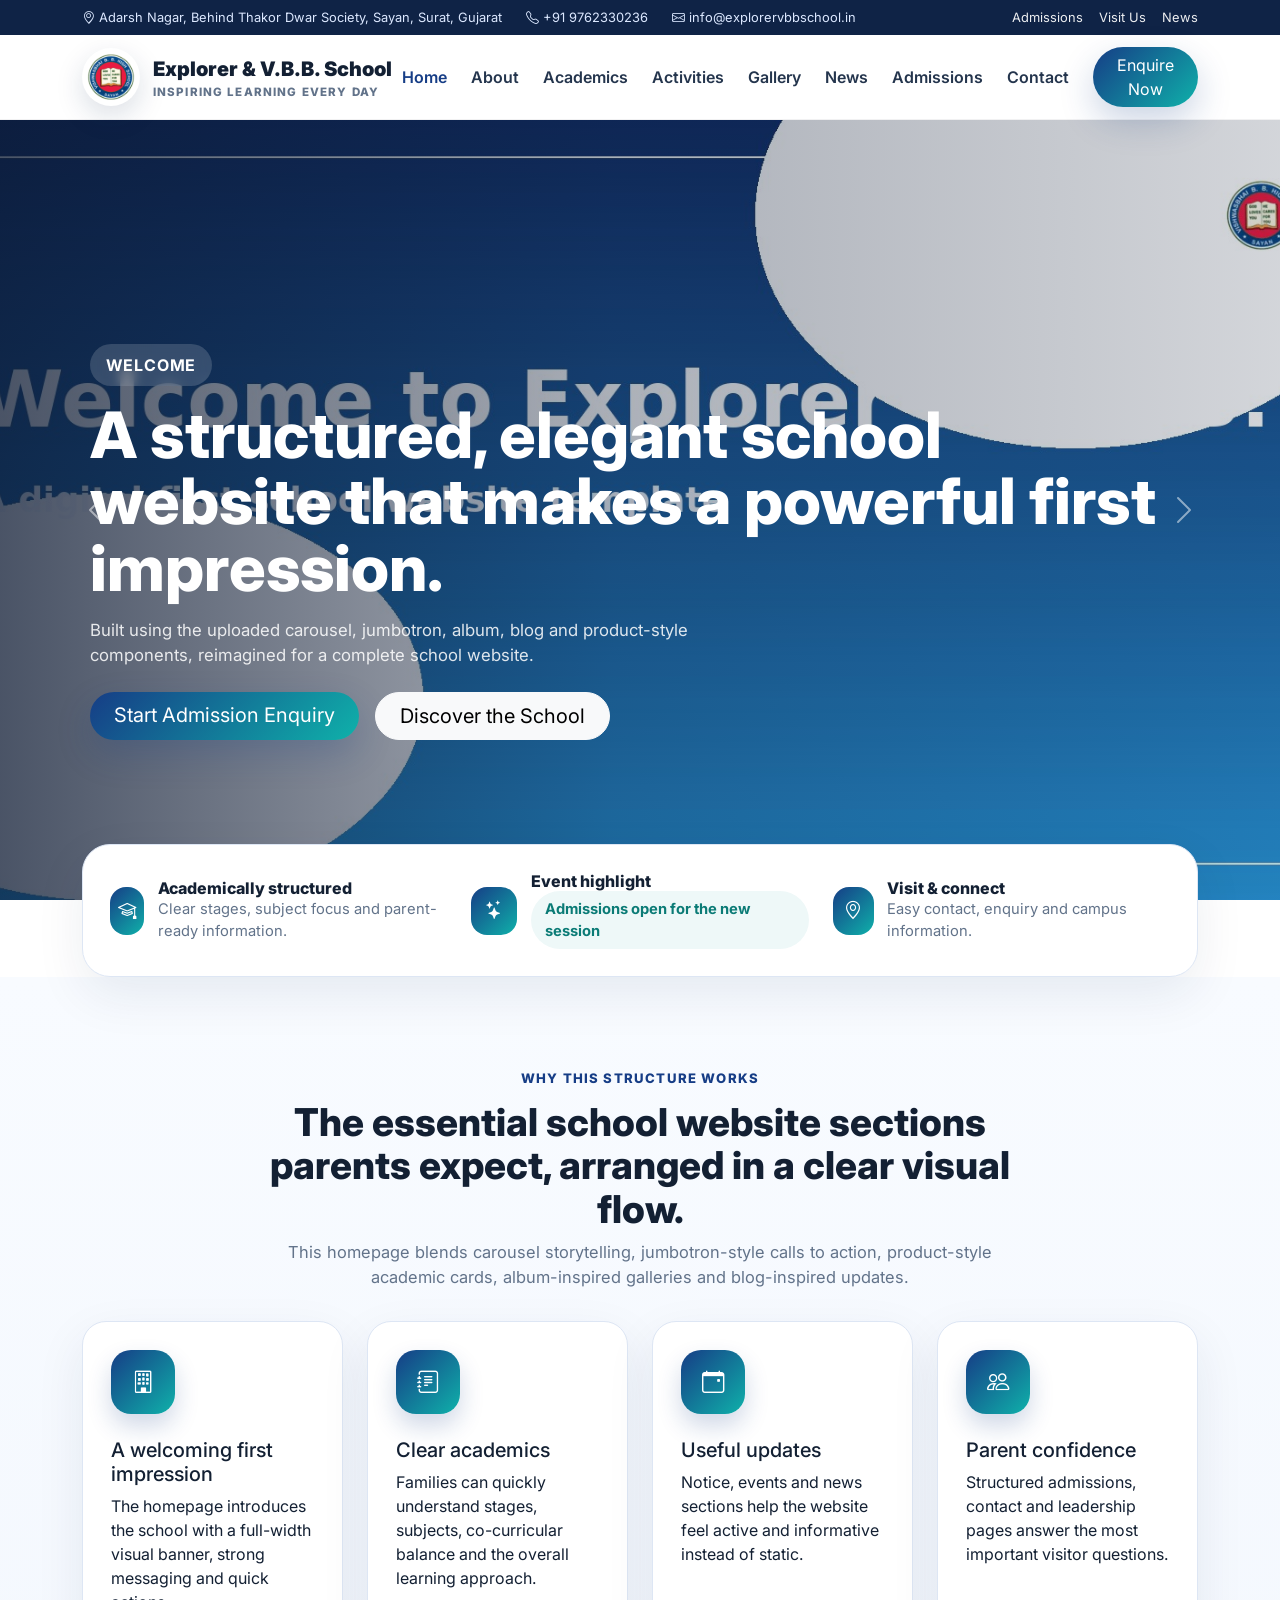
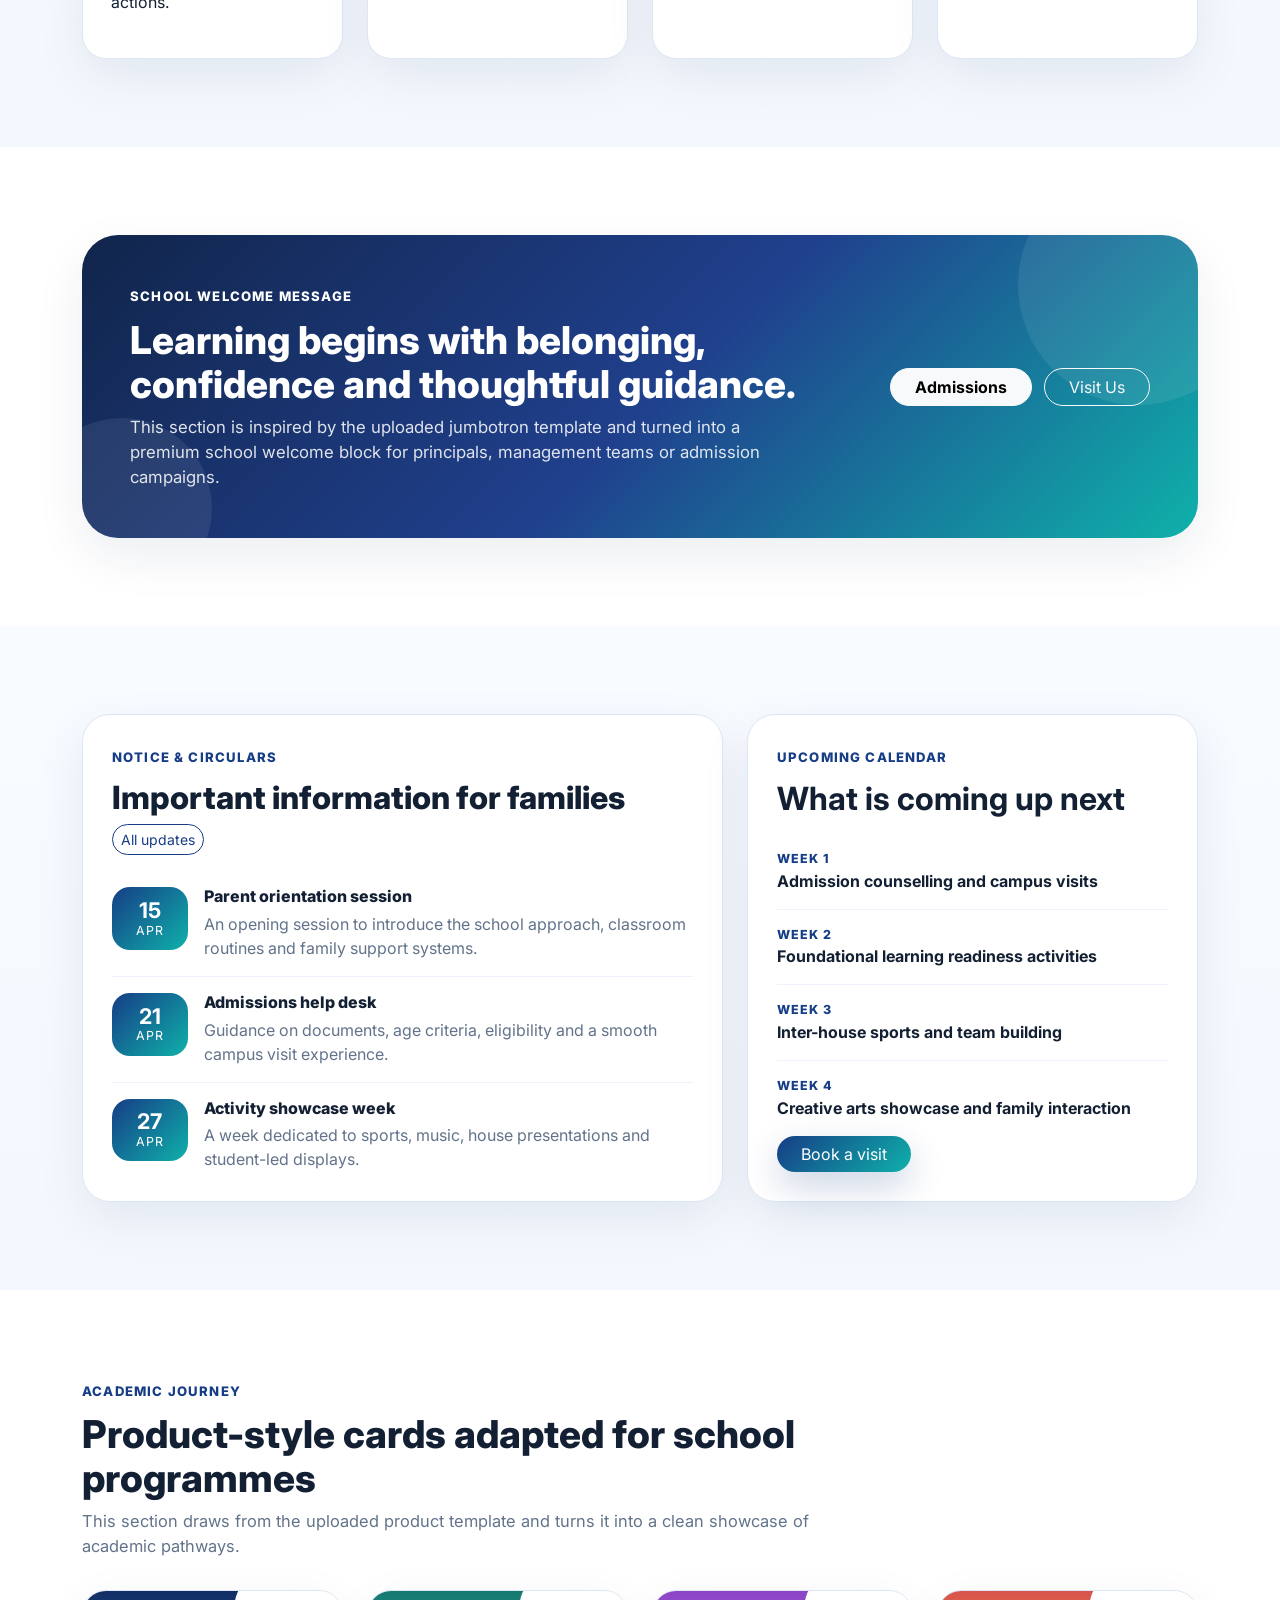
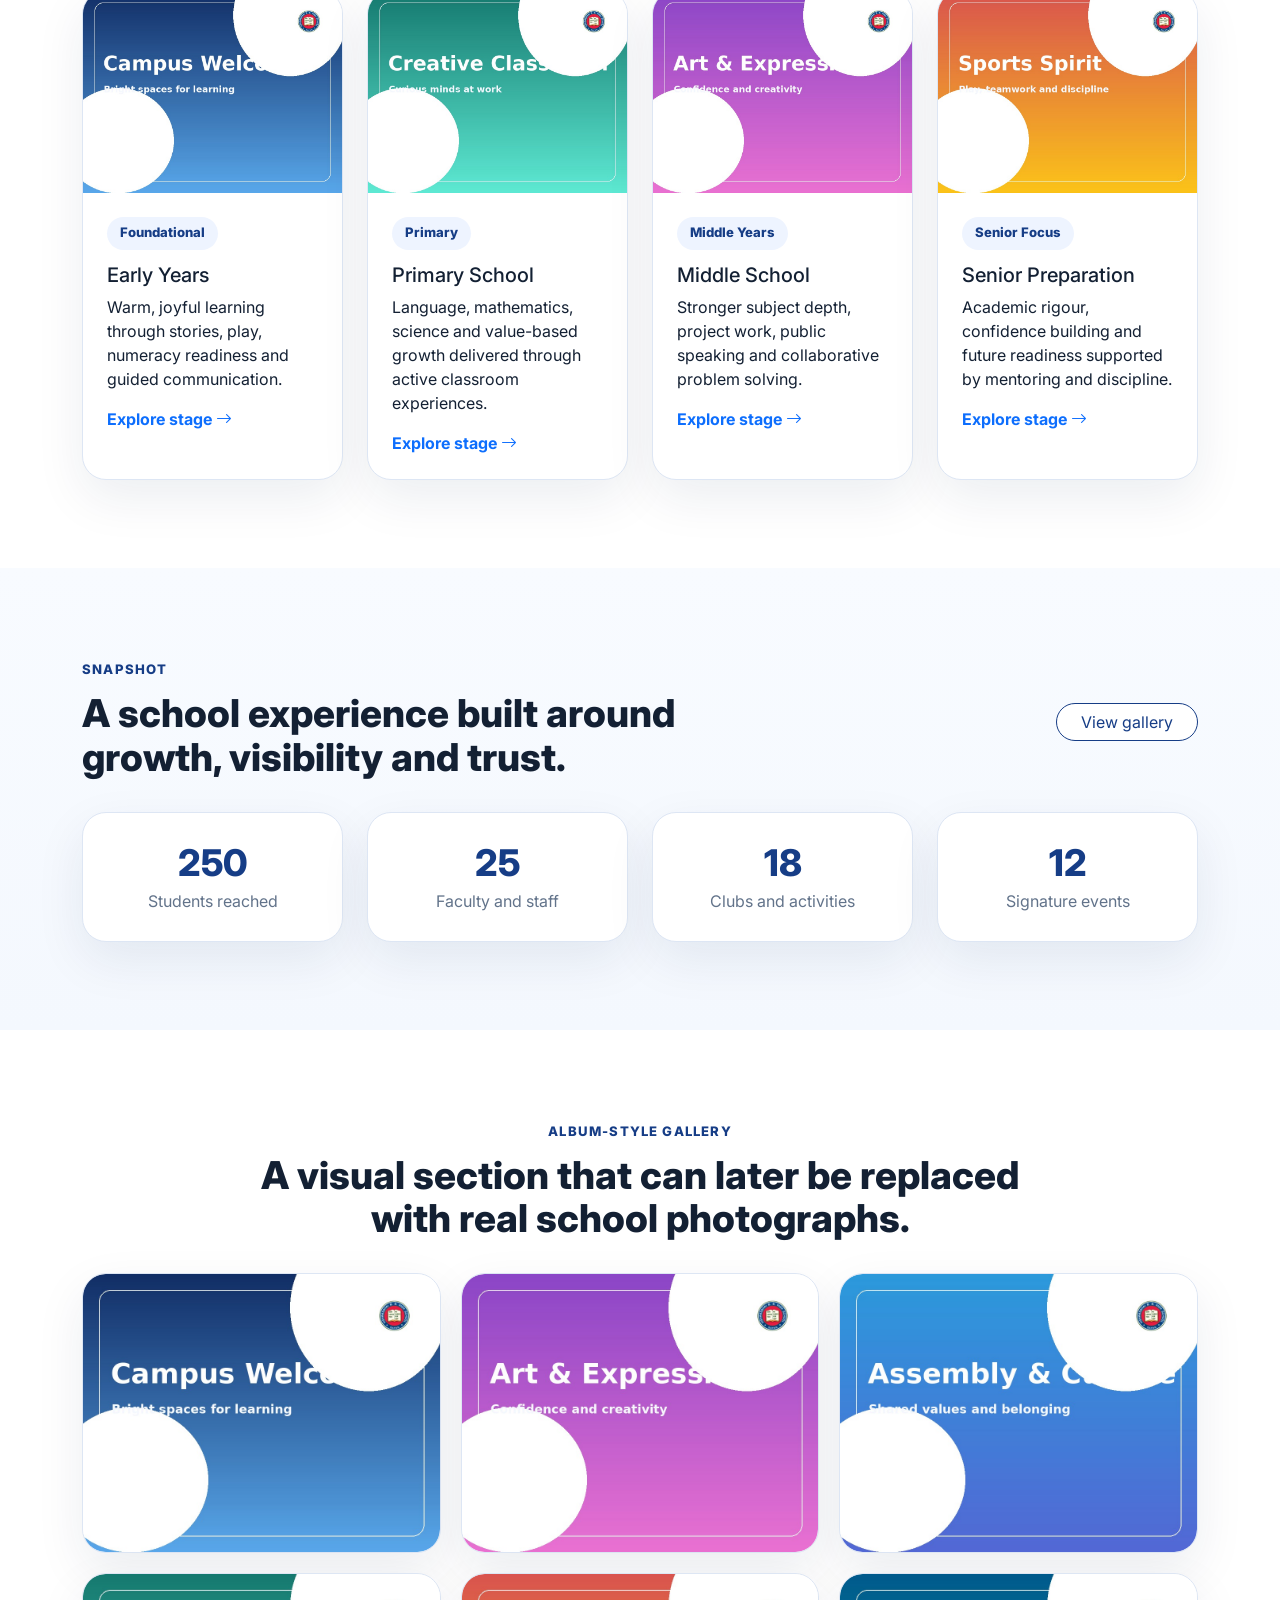
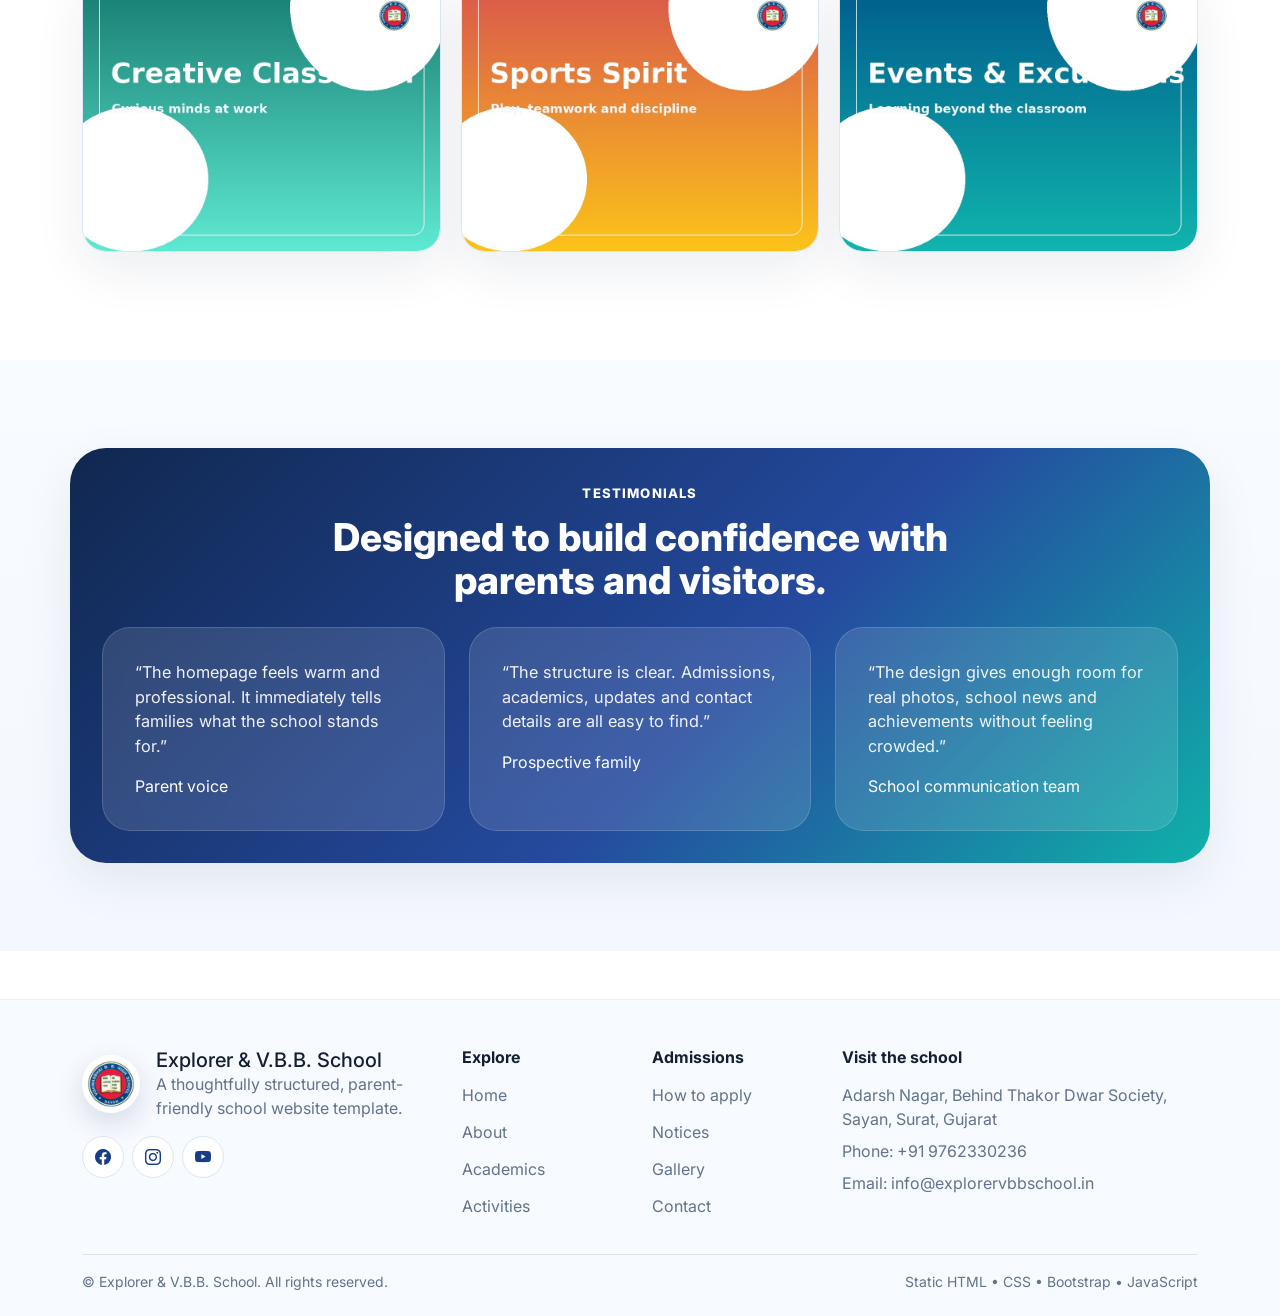
==== commit e02edfde: "version 6 (bootstrap)" ====
--- a/index.html
+++ b/index.html
@@ -1,53 +1,49 @@
 <!DOCTYPE html>
 <html lang="en">
 <head>
-  <meta charset="UTF-8" />
-  <meta name="viewport" content="width=device-width, initial-scale=1.0" />
+  <meta charset="UTF-8">
+  <meta name="viewport" content="width=device-width, initial-scale=1.0">
   <title>Explorer & V.B.B. School | Home</title>
-  <meta name="description" content="Explorer & V.B.B. School static website" />
-  <link rel="icon" type="image/png" href="images/favicon.png" />
+  <meta name="description" content="A polished school website template built with Bootstrap and JavaScript.">
+  <link rel="icon" type="image/png" href="images/favicon.png">
   <link rel="preconnect" href="https://fonts.googleapis.com">
   <link rel="preconnect" href="https://fonts.gstatic.com" crossorigin>
-  <link href="https://fonts.googleapis.com/css2?family=Manrope:wght@400;500;600;700;800&family=Playfair+Display:wght@700&display=swap" rel="stylesheet">
+  <link href="https://fonts.googleapis.com/css2?family=Inter:wght@400;500;600;700;800&display=swap" rel="stylesheet">
   <link href="https://cdn.jsdelivr.net/npm/bootstrap@5.3.3/dist/css/bootstrap.min.css" rel="stylesheet">
   <link href="https://cdn.jsdelivr.net/npm/bootstrap-icons@1.11.3/font/bootstrap-icons.css" rel="stylesheet">
-  <link rel="stylesheet" href="css/style.css" />
+  <link rel="stylesheet" href="css/style.css">
 </head>
 <body>
+
   <div class="topbar py-2 d-none d-lg-block">
     <div class="container d-flex justify-content-between align-items-center small">
-      <div class="d-flex gap-4">
-        <span><i class="bi bi-geo-alt"></i> Adarsh Nagar, Behind Thakor Dwar Society, Sayan, Surat, Gujarat, India</span>
+      <div class="d-flex gap-4 flex-wrap">
+        <span><i class="bi bi-geo-alt"></i> Adarsh Nagar, Behind Thakor Dwar Society, Sayan, Surat, Gujarat</span>
         <span><i class="bi bi-telephone"></i> +91 9762330236</span>
         <span><i class="bi bi-envelope"></i> info@explorervbbschool.in</span>
       </div>
       <div class="d-flex gap-3">
         <a href="pages/admissions.html">Admissions</a>
         <a href="pages/contact.html">Visit Us</a>
-        <a href="https://explorervbbschool.in" target="_blank" rel="noopener">Official Site</a>
-      </div>
-    </div>
-  </div>
-
+        <a href="pages/news.html">News</a>
+      </div>
+    </div>
+  </div>
   <nav class="navbar navbar-expand-lg sticky-top custom-navbar">
     <div class="container">
       <a class="navbar-brand" href="index.html">
-        <img src="images/logo.png" alt="V.B.B. High School logo" class="brand-logo me-2">
-        <span>
-          <strong>Explorer &amp; V.B.B.</strong><br>
-          <small>School, Sayan</small>
-        </span>
+        <img src="images/logo.png" alt="School logo" class="brand-logo">
+        <span><strong>Explorer &amp; V.B.B. School</strong><small>Inspiring learning every day</small></span>
       </a>
-      <button class="navbar-toggler" type="button" data-bs-toggle="collapse" data-bs-target="#mainNav">
-        <span class="navbar-toggler-icon"></span>
-      </button>
+      <button class="navbar-toggler" type="button" data-bs-toggle="collapse" data-bs-target="#mainNav"><span class="navbar-toggler-icon"></span></button>
       <div class="collapse navbar-collapse" id="mainNav">
         <ul class="navbar-nav ms-auto align-items-lg-center gap-lg-2">
-          <li class="nav-item"><a class="nav-link active" href="index.html">Home</a></li>
+          <li class="nav-item"><a class="nav-link" href="index.html">Home</a></li>
           <li class="nav-item"><a class="nav-link" href="pages/about.html">About</a></li>
           <li class="nav-item"><a class="nav-link" href="pages/academics.html">Academics</a></li>
           <li class="nav-item"><a class="nav-link" href="pages/activities.html">Activities</a></li>
           <li class="nav-item"><a class="nav-link" href="pages/gallery.html">Gallery</a></li>
+          <li class="nav-item"><a class="nav-link" href="pages/news.html">News</a></li>
           <li class="nav-item"><a class="nav-link" href="pages/admissions.html">Admissions</a></li>
           <li class="nav-item"><a class="nav-link" href="pages/contact.html">Contact</a></li>
           <li class="nav-item ms-lg-2"><a class="btn btn-brand rounded-pill px-4" href="pages/admissions.html">Enquire Now</a></li>
@@ -56,392 +52,255 @@
     </div>
   </nav>
 
-  <header class="hero-section hero-carousel-section position-relative overflow-hidden">
-    <div id="schoolHeroCarousel" class="carousel slide hero-carousel hero-carousel-fullwidth" data-bs-ride="carousel" data-bs-interval="4200" data-bs-touch="true" data-bs-pause="false" data-bs-wrap="true">
-      <div class="carousel-indicators">
-        <button type="button" data-bs-target="#schoolHeroCarousel" data-bs-slide-to="0" class="active" aria-current="true" aria-label="Slide 1"></button>
-        <button type="button" data-bs-target="#schoolHeroCarousel" data-bs-slide-to="1" aria-label="Slide 2"></button>
-        <button type="button" data-bs-target="#schoolHeroCarousel" data-bs-slide-to="2" aria-label="Slide 3"></button>
-        <button type="button" data-bs-target="#schoolHeroCarousel" data-bs-slide-to="3" aria-label="Slide 4"></button>
-      </div>
-      <div class="carousel-inner">
-        <div class="carousel-item active">
-          <img src="images/carousel-1.jpg" class="d-block w-100" alt="School campus sample image">
-          <div class="carousel-overlay"></div>
-          <div class="carousel-caption hero-caption-wide text-start">
-            <span class="hero-chip">Campus Welcome</span>
-            <h1 class="display-4 fw-bold">Explorer &amp; V.B.B. School</h1>
-            <p>A nurturing school environment where young minds learn, grow and lead with confidence.</p>
-            <div class="d-flex flex-wrap gap-3 mt-3">
-              <a href="pages/about.html" class="btn btn-brand btn-lg rounded-pill px-4">Know the School</a>
-              <a href="pages/admissions.html" class="btn btn-light btn-lg rounded-pill px-4 border-0">Admissions</a>
+
+<header>
+  <div id="schoolHeroCarousel" class="carousel slide hero-carousel" data-bs-ride="carousel" data-bs-touch="true">
+    <div class="carousel-indicators">
+      <button type="button" data-bs-target="#schoolHeroCarousel" data-bs-slide-to="0" class="active"></button>
+      <button type="button" data-bs-target="#schoolHeroCarousel" data-bs-slide-to="1"></button>
+      <button type="button" data-bs-target="#schoolHeroCarousel" data-bs-slide-to="2"></button>
+      <button type="button" data-bs-target="#schoolHeroCarousel" data-bs-slide-to="3"></button>
+    </div>
+    <div class="carousel-inner">
+      <div class="carousel-item active position-relative">
+        <img src="images/hero-1.jpg" alt="School welcome banner">
+        <div class="carousel-caption">
+          <span class="hero-kicker">Welcome</span>
+          <h1 class="hero-title text-white">A structured, elegant school website that makes a powerful first impression.</h1>
+          <p class="hero-text">Built using the uploaded carousel, jumbotron, album, blog and product-style components, reimagined for a complete school website.</p>
+          <div class="hero-actions">
+            <a class="btn btn-brand btn-lg rounded-pill px-4" href="pages/admissions.html">Start Admission Enquiry</a>
+            <a class="btn btn-light btn-lg rounded-pill px-4" href="pages/about.html">Discover the School</a>
+          </div>
+        </div>
+      </div>
+      <div class="carousel-item position-relative">
+        <img src="images/hero-2.jpg" alt="Academic excellence banner">
+        <div class="carousel-caption">
+          <span class="hero-kicker">Academics</span>
+          <h2 class="hero-title text-white">Strong foundations, modern classrooms and a culture of curiosity.</h2>
+          <p class="hero-text">A calm, parent-friendly experience with clear academic pathways and essential school information.</p>
+        </div>
+      </div>
+      <div class="carousel-item position-relative">
+        <img src="images/hero-3.jpg" alt="Activities banner">
+        <div class="carousel-caption">
+          <span class="hero-kicker">Student Life</span>
+          <h2 class="hero-title text-white">Every child gets room to participate, perform, play and shine.</h2>
+          <p class="hero-text">Sports, arts, clubs and events are presented as core parts of school life.</p>
+        </div>
+      </div>
+      <div class="carousel-item position-relative">
+        <img src="images/hero-4.jpg" alt="Community banner">
+        <div class="carousel-caption">
+          <span class="hero-kicker">Community</span>
+          <h2 class="hero-title text-white">A digital campus window for parents, students and visitors.</h2>
+          <p class="hero-text">Easy to deploy, easy to customize and well structured for a client-ready presentation.</p>
+        </div>
+      </div>
+    </div>
+    <button class="carousel-control-prev" type="button" data-bs-target="#schoolHeroCarousel" data-bs-slide="prev"><span class="carousel-control-prev-icon"></span></button>
+    <button class="carousel-control-next" type="button" data-bs-target="#schoolHeroCarousel" data-bs-slide="next"><span class="carousel-control-next-icon"></span></button>
+  </div>
+</header>
+
+<div class="hero-badgebar">
+  <div class="container">
+    <div class="info-strip">
+      <div class="row g-2 align-items-center">
+        <div class="col-md-4"><div class="item"><i class="bi bi-mortarboard"></i><div><h6>Academically structured</h6><p>Clear stages, subject focus and parent-ready information.</p></div></div></div>
+        <div class="col-md-4"><div class="item"><i class="bi bi-stars"></i><div><h6>Event highlight</h6><p><span class="highlight-text" data-highlight-rotator data-items='["Admissions open for the new session","Inter-house activities this month","Parent orientation and campus visits","Student showcase and annual celebration"]'>Admissions open for the new session</span></p></div></div></div>
+        <div class="col-md-4"><div class="item"><i class="bi bi-geo-alt"></i><div><h6>Visit & connect</h6><p>Easy contact, enquiry and campus information.</p></div></div></div>
+      </div>
+    </div>
+  </div>
+</div>
+
+<section class="section-space bg-soft">
+  <div class="container">
+    <div class="section-heading">
+      <span class="eyebrow">Why this structure works</span>
+      <h2 class="display-title">The essential school website sections parents expect, arranged in a clear visual flow.</h2>
+      <p class="lead-copy">This homepage blends carousel storytelling, jumbotron-style calls to action, product-style academic cards, album-inspired galleries and blog-inspired updates.</p>
+    </div>
+    <div class="row g-4">
+      <div class="col-md-6 col-xl-3"><div class="feature-card h-100"><div class="icon-pill"><i class="bi bi-building"></i></div><h5 class="mt-4">A welcoming first impression</h5><p>The homepage introduces the school with a full-width visual banner, strong messaging and quick actions.</p></div></div>
+      <div class="col-md-6 col-xl-3"><div class="feature-card h-100"><div class="icon-pill"><i class="bi bi-journal-text"></i></div><h5 class="mt-4">Clear academics</h5><p>Families can quickly understand stages, subjects, co-curricular balance and the overall learning approach.</p></div></div>
+      <div class="col-md-6 col-xl-3"><div class="feature-card h-100"><div class="icon-pill"><i class="bi bi-calendar-event"></i></div><h5 class="mt-4">Useful updates</h5><p>Notice, events and news sections help the website feel active and informative instead of static.</p></div></div>
+      <div class="col-md-6 col-xl-3"><div class="feature-card h-100"><div class="icon-pill"><i class="bi bi-people"></i></div><h5 class="mt-4">Parent confidence</h5><p>Structured admissions, contact and leadership pages answer the most important visitor questions.</p></div></div>
+    </div>
+  </div>
+</section>
+
+<section class="section-space">
+  <div class="container">
+    <div class="jumbo-box">
+      <div class="row align-items-center g-4 position-relative" style="z-index:1;">
+        <div class="col-lg-8">
+          <span class="eyebrow text-white">School welcome message</span>
+          <h2 class="display-title text-white">Learning begins with belonging, confidence and thoughtful guidance.</h2>
+          <p class="hero-text mb-0">This section is inspired by the uploaded jumbotron template and turned into a premium school welcome block for principals, management teams or admission campaigns.</p>
+        </div>
+        <div class="col-lg-4 text-lg-end">
+          <a href="pages/admissions.html" class="btn btn-light rounded-pill px-4 me-2">Admissions</a>
+          <a href="pages/contact.html" class="btn btn-outline-light rounded-pill px-4">Visit Us</a>
+        </div>
+      </div>
+    </div>
+  </div>
+</section>
+
+<section class="section-space bg-soft">
+  <div class="container">
+    <div class="row g-4 align-items-stretch">
+      <div class="col-lg-7">
+        <div class="notice-board h-100">
+          <div class="d-flex justify-content-between align-items-center flex-wrap gap-2 mb-3">
+            <div>
+              <span class="eyebrow">Notice & circulars</span>
+              <h2 class="display-title fs-2 mb-0">Important information for families</h2>
+            </div>
+            <a href="pages/news.html" class="btn btn-outline-brand rounded-pill btn-sm">All updates</a>
+          </div>
+          <div class="notice-item"><div class="notice-date"><strong>15</strong><span>APR</span></div><div><h6>Parent orientation session</h6><p>An opening session to introduce the school approach, classroom routines and family support systems.</p></div></div>
+          <div class="notice-item"><div class="notice-date"><strong>21</strong><span>APR</span></div><div><h6>Admissions help desk</h6><p>Guidance on documents, age criteria, eligibility and a smooth campus visit experience.</p></div></div>
+          <div class="notice-item"><div class="notice-date"><strong>27</strong><span>APR</span></div><div><h6>Activity showcase week</h6><p>A week dedicated to sports, music, house presentations and student-led displays.</p></div></div>
+        </div>
+      </div>
+      <div class="col-lg-5">
+        <div class="calendar-panel h-100">
+          <span class="eyebrow">Upcoming calendar</span>
+          <h3 class="fs-2 fw-bold">What is coming up next</h3>
+          <ul class="calendar-list mt-3">
+            <li><span>Week 1</span><strong>Admission counselling and campus visits</strong></li>
+            <li><span>Week 2</span><strong>Foundational learning readiness activities</strong></li>
+            <li><span>Week 3</span><strong>Inter-house sports and team building</strong></li>
+            <li><span>Week 4</span><strong>Creative arts showcase and family interaction</strong></li>
+          </ul>
+          <a href="pages/contact.html" class="btn btn-brand rounded-pill px-4 mt-3">Book a visit</a>
+        </div>
+      </div>
+    </div>
+  </div>
+</section>
+
+<section class="section-space">
+  <div class="container">
+    <div class="section-heading left">
+      <span class="eyebrow">Academic journey</span>
+      <h2 class="display-title">Product-style cards adapted for school programmes</h2>
+      <p class="lead-copy">This section draws from the uploaded product template and turns it into a clean showcase of academic pathways.</p>
+    </div>
+    <div class="row g-4">
+      <div class="col-md-6 col-xl-3"><div class="program-card h-100"><img src="images/gallery-1.jpg" alt="Early years"><div class="card-body"><span class="program-tag">Foundational</span><h5>Early Years</h5><p>Warm, joyful learning through stories, play, numeracy readiness and guided communication.</p><a href="pages/academics.html" class="fw-bold text-primary">Explore stage <i class="bi bi-arrow-right"></i></a></div></div></div>
+      <div class="col-md-6 col-xl-3"><div class="program-card h-100"><img src="images/gallery-2.jpg" alt="Primary"><div class="card-body"><span class="program-tag">Primary</span><h5>Primary School</h5><p>Language, mathematics, science and value-based growth delivered through active classroom experiences.</p><a href="pages/academics.html" class="fw-bold text-primary">Explore stage <i class="bi bi-arrow-right"></i></a></div></div></div>
+      <div class="col-md-6 col-xl-3"><div class="program-card h-100"><img src="images/gallery-3.jpg" alt="Middle school"><div class="card-body"><span class="program-tag">Middle Years</span><h5>Middle School</h5><p>Stronger subject depth, project work, public speaking and collaborative problem solving.</p><a href="pages/academics.html" class="fw-bold text-primary">Explore stage <i class="bi bi-arrow-right"></i></a></div></div></div>
+      <div class="col-md-6 col-xl-3"><div class="program-card h-100"><img src="images/gallery-4.jpg" alt="Secondary"><div class="card-body"><span class="program-tag">Senior Focus</span><h5>Senior Preparation</h5><p>Academic rigour, confidence building and future readiness supported by mentoring and discipline.</p><a href="pages/academics.html" class="fw-bold text-primary">Explore stage <i class="bi bi-arrow-right"></i></a></div></div></div>
+    </div>
+  </div>
+</section>
+
+<section class="section-space bg-soft">
+  <div class="container">
+    <div class="row g-4 align-items-center mb-4">
+      <div class="col-lg-7">
+        <span class="eyebrow">Snapshot</span>
+        <h2 class="display-title">A school experience built around growth, visibility and trust.</h2>
+      </div>
+      <div class="col-lg-5 text-lg-end"><a href="pages/gallery.html" class="btn btn-outline-brand rounded-pill px-4">View gallery</a></div>
+    </div>
+    <div class="row g-4">
+      <div class="col-6 col-lg-3"><div class="stats-card h-100"><h3 class="counter" data-target="600">0</h3><p class="mb-0 text-muted-2">Students reached</p></div></div>
+      <div class="col-6 col-lg-3"><div class="stats-card h-100"><h3 class="counter" data-target="40">0</h3><p class="mb-0 text-muted-2">Faculty and staff</p></div></div>
+      <div class="col-6 col-lg-3"><div class="stats-card h-100"><h3 class="counter" data-target="18">0</h3><p class="mb-0 text-muted-2">Clubs and activities</p></div></div>
+      <div class="col-6 col-lg-3"><div class="stats-card h-100"><h3 class="counter" data-target="12">0</h3><p class="mb-0 text-muted-2">Signature events</p></div></div>
+    </div>
+  </div>
+</section>
+
+<section class="section-space">
+  <div class="container">
+    <div class="section-heading">
+      <span class="eyebrow">Album-style gallery</span>
+      <h2 class="display-title">A visual section that can later be replaced with real school photographs.</h2>
+    </div>
+    <div class="gallery-grid">
+      <div class="gallery-card"><img src="images/gallery-1.jpg" alt="Gallery image 1"></div>
+      <div class="gallery-card"><img src="images/gallery-2.jpg" alt="Gallery image 2"></div>
+      <div class="gallery-card"><img src="images/gallery-3.jpg" alt="Gallery image 3"></div>
+      <div class="gallery-card"><img src="images/gallery-4.jpg" alt="Gallery image 4"></div>
+      <div class="gallery-card"><img src="images/gallery-5.jpg" alt="Gallery image 5"></div>
+      <div class="gallery-card"><img src="images/gallery-6.jpg" alt="Gallery image 6"></div>
+    </div>
+  </div>
+</section>
+
+<section class="section-space bg-soft">
+  <div class="container testimonial-wrap">
+    <div class="section-heading mb-4">
+      <span class="eyebrow text-white">Testimonials</span>
+      <h2 class="display-title text-white">Designed to build confidence with parents and visitors.</h2>
+    </div>
+    <div class="row g-4">
+      <div class="col-lg-4"><div class="testimonial-card h-100"><p>“The homepage feels warm and professional. It immediately tells families what the school stands for.”</p><span>Parent voice</span></div></div>
+      <div class="col-lg-4"><div class="testimonial-card h-100"><p>“The structure is clear. Admissions, academics, updates and contact details are all easy to find.”</p><span>Prospective family</span></div></div>
+      <div class="col-lg-4"><div class="testimonial-card h-100"><p>“The design gives enough room for real photos, school news and achievements without feeling crowded.”</p><span>School communication team</span></div></div>
+    </div>
+  </div>
+</section>
+
+
+  <footer class="footer pt-5 pb-4 mt-5">
+    <div class="container">
+      <div class="row g-4 align-items-start">
+        <div class="col-lg-4">
+          <div class="d-flex align-items-center gap-3 mb-3">
+            <img src="images/logo.png" alt="School logo" class="brand-logo">
+            <div>
+              <h5 class="mb-0">Explorer &amp; V.B.B. School</h5>
+              <p class="mb-0 text-muted-2">A thoughtfully structured, parent-friendly school website template.</p>
             </div>
           </div>
-        </div>
-        <div class="carousel-item">
-          <img src="images/carousel-2.jpg" class="d-block w-100" alt="Classroom sample image">
-          <div class="carousel-overlay"></div>
-          <div class="carousel-caption hero-caption-wide text-start">
-            <span class="hero-chip">Classroom Life</span>
-            <h2>Engaging learning atmosphere</h2>
-            <p>Built with a smooth swiping motion so the homepage feels more modern, cinematic and client-ready.</p>
+          <div class="social-links d-flex gap-2 mt-3">
+            <a href="#"><i class="bi bi-facebook"></i></a>
+            <a href="#"><i class="bi bi-instagram"></i></a>
+            <a href="#"><i class="bi bi-youtube"></i></a>
           </div>
         </div>
-        <div class="carousel-item">
-          <img src="images/carousel-3.jpg" class="d-block w-100" alt="Sports sample image">
-          <div class="carousel-overlay"></div>
-          <div class="carousel-caption hero-caption-wide text-start">
-            <span class="hero-chip">Sports &amp; Activities</span>
-            <h2>Balanced student development</h2>
-            <p>A strong school homepage should show academics, co-curricular life and student energy together.</p>
-          </div>
-        </div>
-        <div class="carousel-item">
-          <img src="images/carousel-4.jpg" class="d-block w-100" alt="Events sample image">
-          <div class="carousel-overlay"></div>
-          <div class="carousel-caption hero-caption-wide text-start">
-            <span class="hero-chip">Events &amp; Culture</span>
-            <h2>Community, celebration and achievement</h2>
-            <p>Ready to swap the test images with real school photos later without changing the structure.</p>
-          </div>
-        </div>
-      </div>
-      <button class="carousel-control-prev" type="button" data-bs-target="#schoolHeroCarousel" data-bs-slide="prev">
-        <span class="carousel-control-prev-icon" aria-hidden="true"></span>
-        <span class="visually-hidden">Previous</span>
-      </button>
-      <button class="carousel-control-next" type="button" data-bs-target="#schoolHeroCarousel" data-bs-slide="next">
-        <span class="carousel-control-next-icon" aria-hidden="true"></span>
-        <span class="visually-hidden">Next</span>
-      </button>
-    </div>
-
-    <div class="hero-summary-band">
-      <div class="container py-4 py-lg-5">
-        <div class="row align-items-center g-4">
-          <div class="col-lg-7">
-            <span class="badge-soft mb-3">Explorer &amp; V.B.B. English Medium School</span>
-            <div class="hero-summary-content">
-              <div class="hero-summary-brand d-flex align-items-center gap-3 mb-3">
-                <img src="images/logo.png" alt="School logo" class="hero-logo mb-0 flex-shrink-0">
-                <div>
-                  <h2 class="mb-2">A beautiful, welcoming digital first impression for parents and students.</h2>
-                  <p class="text-muted mb-0">The homepage now uses a full-width visual carousel while the rest of the multi-page website structure stays the same.</p>
-                </div>
-              </div>
-              <div class="event-highlight-bar" aria-live="polite">
-                <span class="event-highlight-label"><i class="bi bi-stars"></i> Featured now</span>
-                <span class="event-highlight-text" id="eventHighlightText">Admissions open for the new academic session.</span>
-              </div>
-            </div>
-          </div>
-          <div class="col-lg-5">
-            <div class="hero-metrics row g-3 mt-0">
-              <div class="col-4"><div class="metric-card"><h3 class="counter" data-target="600">0</h3><p>Current enrollments</p></div></div>
-              <div class="col-4"><div class="metric-card"><h3 class="counter" data-target="40">0</h3><p>Dedicated staff</p></div></div>
-              <div class="col-4"><div class="metric-card"><h3 class="counter" data-target="20">0</h3><p>Clubs &amp; activities</p></div></div>
-            </div>
-          </div>
-        </div>
-      </div>
-    </div>
-  </header>
-
-  <section class="section-padding bg-white pt-5 pb-4">
-    <div class="container">
-      <div class="row g-4">
-        <div class="col-lg-7">
-          <div class="info-hub-card h-100">
-            <div class="d-flex justify-content-between align-items-center flex-wrap gap-2 mb-3">
-              <div>
-                <span class="eyebrow">Notice &amp; circulars</span>
-                <h2 class="mb-0 h1-sm">Important updates for parents</h2>
-              </div>
-              <a href="pages/contact.html" class="btn btn-outline-dark rounded-pill btn-sm">Contact office</a>
-            </div>
-            <div class="notice-list">
-              <div class="notice-item">
-                <div class="notice-date"><strong>15</strong><span>APR</span></div>
-                <div>
-                  <h5>Academic orientation for parents</h5>
-                  <p>A dedicated introductory session for families to understand the academic calendar, classroom expectations and school support systems.</p>
-                </div>
-              </div>
-              <div class="notice-item">
-                <div class="notice-date"><strong>20</strong><span>APR</span></div>
-                <div>
-                  <h5>New admissions help desk</h5>
-                  <p>An admissions support window for campus visits, counselling and guidance on the school admission process.</p>
-                </div>
-              </div>
-              <div class="notice-item">
-                <div class="notice-date"><strong>28</strong><span>APR</span></div>
-                <div>
-                  <h5>Student activity showcase week</h5>
-                  <p>A schoolwide display of student expression across art, speaking, sports, classroom projects and cultural participation.</p>
-                </div>
-              </div>
-            </div>
-          </div>
-        </div>
-        <div class="col-lg-5">
-          <div class="calendar-panel h-100">
-            <span class="eyebrow">Calendar</span>
-            <h3 class="mb-3">Upcoming school highlights</h3>
-            <ul class="calendar-list">
-              <li><span>22 Apr</span><strong>Foundational literacy celebration</strong></li>
-              <li><span>26 Apr</span><strong>Inter-house sports practice</strong></li>
-              <li><span>30 Apr</span><strong>Science and discovery day</strong></li>
-              <li><span>03 May</span><strong>Public speaking circle</strong></li>
-              <li><span>10 May</span><strong>Parent interaction morning</strong></li>
-            </ul>
-            <div class="calendar-badge">
-              <i class="bi bi-calendar-event"></i>
-              <div>
-                <strong>Static website note</strong>
-                <p class="mb-0">These are editable demo entries, ready to be replaced with real school dates later.</p>
-              </div>
-            </div>
-          </div>
-        </div>
-      </div>
-    </div>
-  </section>
-
-  <section class="section-padding bg-light-subtle">
-    <div class="container">
-      <div class="section-heading text-center mx-auto mb-5">
-        <span class="eyebrow">The school experience</span>
-        <h2>Capabilities nurtured through a balanced approach</h2>
-        <p class="text-muted">This section brings in the richer, more aspirational “school experience” feel often seen on leading school websites, but keeps everything fully static and lightweight.</p>
-      </div>
-      <div class="row g-4">
-        <div class="col-md-6 col-xl-3"><div class="capability-card h-100"><i class="bi bi-lightbulb"></i><h5>Critical thinking</h5><p>Students are encouraged to ask questions, reason clearly and develop confidence in problem solving.</p></div></div>
-        <div class="col-md-6 col-xl-3"><div class="capability-card h-100"><i class="bi bi-heart"></i><h5>Emotional growth</h5><p>A caring environment supports confidence, self-awareness and healthy social development.</p></div></div>
-        <div class="col-md-6 col-xl-3"><div class="capability-card h-100"><i class="bi bi-tools"></i><h5>Hands-on learning</h5><p>Activity-based tasks help children understand ideas through doing, making and exploring.</p></div></div>
-        <div class="col-md-6 col-xl-3"><div class="capability-card h-100"><i class="bi bi-rocket-takeoff"></i><h5>Innovation mindset</h5><p>Students are supported in creating, presenting and participating with initiative and curiosity.</p></div></div>
-        <div class="col-md-6 col-xl-3"><div class="capability-card h-100"><i class="bi bi-people"></i><h5>Social values</h5><p>Respect, teamwork and responsible citizenship are reinforced in daily school life.</p></div></div>
-        <div class="col-md-6 col-xl-3"><div class="capability-card h-100"><i class="bi bi-dribbble"></i><h5>Physical well-being</h5><p>Sports, yoga and movement support discipline, fitness and a balanced routine.</p></div></div>
-        <div class="col-md-6 col-xl-3"><div class="capability-card h-100"><i class="bi bi-globe2"></i><h5>Broader worldview</h5><p>Students are introduced to ideas, languages and perspectives that widen understanding.</p></div></div>
-        <div class="col-md-6 col-xl-3"><div class="capability-card h-100"><i class="bi bi-palette"></i><h5>Creative expression</h5><p>Music, art, speaking and events help students communicate with confidence and imagination.</p></div></div>
-      </div>
-    </div>
-  </section>
-
-  <section class="section-padding bg-white">
-    <div class="container">
-      <div class="row align-items-center g-5">
-        <div class="col-lg-6">
-          <span class="eyebrow">Academic + co-curricular strength</span>
-          <h2>A balanced curriculum for academic strength and real-world growth</h2>
-          <p class="text-muted">The school profile highlights broad learning opportunities that combine strong academic foundations with communication, reasoning, curiosity and practical exposure.</p>
-          <div class="row g-3 mt-3">
-            <div class="col-sm-6"><div class="info-pill"><i class="bi bi-check-circle-fill"></i> Computer science and digital exposure</div></div>
-            <div class="col-sm-6"><div class="info-pill"><i class="bi bi-check-circle-fill"></i> Strong early literacy and numeracy</div></div>
-            <div class="col-sm-6"><div class="info-pill"><i class="bi bi-check-circle-fill"></i> Science and discovery mindset</div></div>
-            <div class="col-sm-6"><div class="info-pill"><i class="bi bi-check-circle-fill"></i> Public speaking and confidence</div></div>
-          </div>
-        </div>
-        <div class="col-lg-6">
-          <div class="row g-4">
-            <div class="col-md-6"><div class="feature-card h-100"><div class="icon-wrap"><i class="bi bi-laptop"></i></div><h5>Computer Science</h5><p>Students are introduced to modern technology and practical computing in a structured and accessible way.</p></div></div>
-            <div class="col-md-6"><div class="feature-card h-100"><div class="icon-wrap"><i class="bi bi-book-half"></i></div><h5>Primary Foundations</h5><p>Strong literacy and numeracy help children build confidence in the early years.</p></div></div>
-            <div class="col-md-6"><div class="feature-card h-100"><div class="icon-wrap"><i class="bi bi-flask"></i></div><h5>Science &amp; Discovery</h5><p>Scientific reasoning is developed through guided observation, curiosity and classroom exploration.</p></div></div>
-            <div class="col-md-6"><div class="feature-card h-100"><div class="icon-wrap"><i class="bi bi-megaphone"></i></div><h5>Public Speaking</h5><p>Children learn to speak clearly, think confidently and present their ideas with poise.</p></div></div>
-          </div>
-        </div>
-      </div>
-    </div>
-  </section>
-
-  <section class="section-padding bg-light-subtle position-relative overflow-hidden">
-    <div class="container">
-      <div class="row align-items-center g-5">
-        <div class="col-lg-6">
-          <div class="quote-card">
-            <span class="eyebrow">Principal's message</span>
-            <p class="fs-4 mb-3">“We aim to inspire our students to dream more, learn more, do more and become more in their journeys of life.”</p>
-            <p class="text-muted mb-0">The school vision stresses lifelong learning, self-directed growth, academic achievement, problem-solving and wise, responsible decision-making.</p>
-          </div>
-        </div>
-        <div class="col-lg-6">
-          <span class="eyebrow">Supportive learning</span>
-          <h2>Equal focus on character and capability</h2>
-          <p class="text-muted">The school describes itself as a learning environment that values social-emotional development, academic growth and future-ready confidence while helping children grow into thoughtful and capable individuals.</p>
-          <div class="row g-3 mt-3">
-            <div class="col-sm-6"><div class="info-pill"><i class="bi bi-check-circle-fill"></i> Confidence, creativity and character</div></div>
-            <div class="col-sm-6"><div class="info-pill"><i class="bi bi-check-circle-fill"></i> Supportive guided environment</div></div>
-            <div class="col-sm-6"><div class="info-pill"><i class="bi bi-check-circle-fill"></i> Relevant education for the future</div></div>
-            <div class="col-sm-6"><div class="info-pill"><i class="bi bi-check-circle-fill"></i> Family-school partnership</div></div>
-          </div>
-        </div>
-      </div>
-    </div>
-  </section>
-
-  <section class="section-padding bg-white">
-    <div class="container">
-      <div class="d-flex flex-wrap justify-content-between align-items-end gap-3 mb-4">
-        <div>
-          <span class="eyebrow">Achievements &amp; spotlight</span>
-          <h2 class="mb-0">A stronger homepage showcase for results, recognition and student excellence</h2>
-        </div>
-        <a href="pages/gallery.html" class="btn btn-outline-dark rounded-pill">View gallery</a>
-      </div>
-      <div class="row g-4">
-        <div class="col-md-6 col-xl-3"><article class="spotlight-card h-100"><img src="images/gallery-1.svg" alt="Academic excellence" class="img-fluid"><div class="p-4"><span class="program-tag">Academic Excellence</span><h5>Student toppers and classroom achievements</h5><p>Use this block for board results, top performers, milestones or school-wide academic recognition.</p></div></article></div>
-        <div class="col-md-6 col-xl-3"><article class="spotlight-card h-100"><img src="images/gallery-2.svg" alt="School events" class="img-fluid"><div class="p-4"><span class="program-tag">Events</span><h5>Annual day, science fair and celebrations</h5><p>A high-visibility section for the school’s most photogenic and community-building events.</p></div></article></div>
-        <div class="col-md-6 col-xl-3"><article class="spotlight-card h-100"><img src="images/gallery-3.svg" alt="Sports" class="img-fluid"><div class="p-4"><span class="program-tag">Sports</span><h5>Participation, discipline and teamwork</h5><p>Highlight sports day, inter-house participation, fitness programmes and student discipline.</p></div></article></div>
-        <div class="col-md-6 col-xl-3"><article class="spotlight-card h-100"><img src="images/gallery-4.svg" alt="Student voice" class="img-fluid"><div class="p-4"><span class="program-tag">Student Voice</span><h5>Speaking, leadership and confidence</h5><p>Ideal for debate, public speaking, assemblies and student-led school experiences.</p></div></article></div>
-      </div>
-    </div>
-  </section>
-
-  <section class="section-padding bg-light-subtle">
-    <div class="container">
-      <div class="section-heading text-center mx-auto mb-5">
-        <span class="eyebrow">House system &amp; values</span>
-        <h2>A memorable section for student identity and school spirit</h2>
-        <p class="text-muted">Inspired by schools that make house culture visible, this static block can later be customized with your real house names, colors and competitions.</p>
-      </div>
-      <div class="row g-4">
-        <div class="col-md-6 col-xl-3"><div class="house-card h-100"><span class="house-mark house-red">A</span><h5>Achievers House</h5><p>Encourages discipline, excellence and strong work habits.</p></div></div>
-        <div class="col-md-6 col-xl-3"><div class="house-card h-100"><span class="house-mark house-blue">B</span><h5>Builders House</h5><p>Promotes teamwork, resilience and constructive leadership.</p></div></div>
-        <div class="col-md-6 col-xl-3"><div class="house-card h-100"><span class="house-mark house-green">C</span><h5>Creators House</h5><p>Celebrates imagination, cultural participation and innovation.</p></div></div>
-        <div class="col-md-6 col-xl-3"><div class="house-card h-100"><span class="house-mark house-gold">D</span><h5>Discoverers House</h5><p>Represents curiosity, exploration and confidence in new challenges.</p></div></div>
-      </div>
-    </div>
-  </section>
-
-  <section class="section-padding testimonial-section text-white">
-    <div class="container">
-      <div class="section-heading text-center mx-auto mb-5">
-        <span class="eyebrow text-white bg-white bg-opacity-10">Testimonials</span>
-        <h2 class="text-white">What parents and students can say</h2>
-        <p class="text-white-50">A more premium school homepage usually includes real voices from the community. This section is ready for replacement with actual parent or alumni testimonials later.</p>
-      </div>
-      <div id="testimonialCarousel" class="carousel slide" data-bs-ride="carousel" data-bs-interval="4200">
-        <div class="carousel-inner">
-          <div class="carousel-item active">
-            <div class="testimonial-card mx-auto text-center">
-              <p class="mb-4">“The school environment feels caring, disciplined and encouraging. Our child has grown in confidence, communication and classroom participation.”</p>
-              <span>Parent testimonial placeholder</span>
-            </div>
-          </div>
-          <div class="carousel-item">
-            <div class="testimonial-card mx-auto text-center">
-              <p class="mb-4">“We appreciate the balance of academics, activities and values. The website now reflects that full school experience much more clearly.”</p>
-              <span>Admissions enquiry testimonial placeholder</span>
-            </div>
-          </div>
-          <div class="carousel-item">
-            <div class="testimonial-card mx-auto text-center">
-              <p class="mb-4">“This layout is ideal for showcasing school strengths such as events, notices, achievements, culture and parent communication on one homepage.”</p>
-              <span>Client demo testimonial placeholder</span>
-            </div>
-          </div>
-        </div>
-        <div class="d-flex justify-content-center gap-2 mt-4">
-          <button class="btn btn-outline-light rounded-pill px-4" type="button" data-bs-target="#testimonialCarousel" data-bs-slide="prev">Previous</button>
-          <button class="btn btn-light rounded-pill px-4" type="button" data-bs-target="#testimonialCarousel" data-bs-slide="next">Next</button>
-        </div>
-      </div>
-    </div>
-  </section>
-
-  <section class="section-padding bg-white">
-    <div class="container">
-      <div class="row g-4">
-        <div class="col-lg-4">
-          <div class="action-panel h-100">
-            <span class="eyebrow">Campus visual feature</span>
-            <h3>Virtual tour ready section</h3>
-            <p class="text-muted">Inspired by schools that prominently feature campus exploration. You can later replace this static block with a real video or 360° tour link.</p>
-            <a href="pages/gallery.html" class="btn btn-brand rounded-pill px-4">Explore gallery</a>
-          </div>
-        </div>
-        <div class="col-lg-4">
-          <div class="action-panel h-100">
-            <span class="eyebrow">School publications</span>
-            <h3>Prospectus &amp; brochure showcase</h3>
-            <p class="text-muted">A brochure or downloadable PDF section can be inserted here later without changing the rest of the structure.</p>
-            <a href="pages/admissions.html" class="btn btn-outline-dark rounded-pill px-4">Admissions page</a>
-          </div>
-        </div>
-        <div class="col-lg-4">
-          <div class="action-panel h-100">
-            <span class="eyebrow">Community section</span>
-            <h3>Alumni or parent connect</h3>
-            <p class="text-muted">This card can become a future alumni network, parent portal link or school community page when needed.</p>
-            <a href="pages/contact.html" class="btn btn-outline-dark rounded-pill px-4">Get in touch</a>
-          </div>
-        </div>
-      </div>
-    </div>
-  </section>
-
-  <section class="section-padding bg-light-subtle">
-    <div class="container">
-      <div class="section-heading text-center mx-auto mb-5">
-        <span class="eyebrow">Logo set included</span>
-        <h2>Branding assets already integrated</h2>
-        <p class="text-muted">The uploaded logos remain integrated in the navbar, footer, favicon and visual branding, and are also showcased here for easy review during the client demo.</p>
-      </div>
-      <div class="row g-4 align-items-stretch">
-        <div class="col-md-3 col-6"><div class="gallery-card h-100 text-center"><img src="images/schoollogo-120x120.png" class="img-fluid real-logo" alt="small logo"><div class="p-3"><h6 class="mb-0">120px logo</h6></div></div></div>
-        <div class="col-md-3 col-6"><div class="gallery-card h-100 text-center"><img src="images/schoollogo_2x.png" class="img-fluid real-logo" alt="2x logo"><div class="p-3"><h6 class="mb-0">2x logo</h6></div></div></div>
-        <div class="col-md-3 col-6"><div class="gallery-card h-100 text-center"><img src="images/schoollogo_4x.png" class="img-fluid real-logo" alt="4x logo"><div class="p-3"><h6 class="mb-0">4x logo</h6></div></div></div>
-        <div class="col-md-3 col-6"><div class="gallery-card h-100 text-center"><img src="images/schoollogo_8x.png" class="img-fluid real-logo" alt="8x logo"><div class="p-3"><h6 class="mb-0">8x logo</h6></div></div></div>
-      </div>
-    </div>
-  </section>
-
-  <section class="section-padding bg-white">
-    <div class="container">
-      <div class="cta-panel text-center">
-        <span class="eyebrow">Ready to present this website</span>
-        <h2>Fully static, organized and deployable</h2>
-        <p class="text-muted mb-4">The site remains fully static, organized into reusable folders, and deployable on GitHub Pages without any forms backend or database.</p>
-        <div class="d-flex flex-wrap justify-content-center gap-3">
-          <a href="pages/contact.html" class="btn btn-brand btn-lg rounded-pill px-4">Contact Information</a>
-          <a href="https://explorervbbschool.in" target="_blank" rel="noopener" class="btn btn-outline-dark btn-lg rounded-pill px-4">View Official Website</a>
-        </div>
-      </div>
-    </div>
-  </section>
-
-  <footer class="footer pt-5 pb-4">
-    <div class="container">
-      <div class="row g-4">
-        <div class="col-lg-4">
-          <div class="navbar-brand footer-brand mb-3">
-            <img src="images/logo.png" alt="V.B.B. High School logo" class="brand-logo me-2">
-            <span><strong>Explorer &amp; V.B.B.</strong><br><small>School, Sayan</small></span>
-          </div>
-          <p class="text-muted">A polished static school website based on the original structure, refreshed with a richer homepage layout for client presentation and GitHub Pages deployment.</p>
-        </div>
-        <div class="col-lg-4">
-          <h6>Quick Links</h6>
+        <div class="col-sm-6 col-lg-2">
+          <h6 class="fw-bold mb-3">Explore</h6>
           <ul class="footer-links">
+            <li><a href="index.html">Home</a></li>
             <li><a href="pages/about.html">About</a></li>
             <li><a href="pages/academics.html">Academics</a></li>
             <li><a href="pages/activities.html">Activities</a></li>
+          </ul>
+        </div>
+        <div class="col-sm-6 col-lg-2">
+          <h6 class="fw-bold mb-3">Admissions</h6>
+          <ul class="footer-links">
+            <li><a href="pages/admissions.html">How to apply</a></li>
+            <li><a href="pages/news.html">Notices</a></li>
             <li><a href="pages/gallery.html">Gallery</a></li>
+            <li><a href="pages/contact.html">Contact</a></li>
           </ul>
         </div>
         <div class="col-lg-4">
-          <h6>Contact</h6>
-          <ul class="footer-links">
-            <li>Adarsh Nagar, Behind Thakor Dwar Society, Sayan, Surat, Gujarat, India</li>
-            <li>+91 9762330236 | +91 9427472781</li>
-            <li>info@explorervbbschool.in</li>
-          </ul>
-        </div>
+          <h6 class="fw-bold mb-3">Visit the school</h6>
+          <p class="text-muted-2 mb-2">Adarsh Nagar, Behind Thakor Dwar Society, Sayan, Surat, Gujarat</p>
+          <p class="text-muted-2 mb-2">Phone: +91 9762330236</p>
+          <p class="text-muted-2 mb-0">Email: info@explorervbbschool.in</p>
+        </div>
+      </div>
+      <div class="border-top mt-4 pt-3 d-flex flex-column flex-md-row justify-content-between small text-muted-2">
+        <span>© Explorer &amp; V.B.B. School. All rights reserved.</span>
+        <span>Static HTML • CSS • Bootstrap • JavaScript</span>
       </div>
     </div>
   </footer>
-
-  <script src="https://cdn.jsdelivr.net/npm/bootstrap@5.3.3/dist/js/bootstrap.bundle.min.js"></script>
-  <script src="js/main.js"></script>
+  <button class="back-to-top" aria-label="Back to top"><i class="bi bi-arrow-up"></i></button>
+
+<script src="https://cdn.jsdelivr.net/npm/bootstrap@5.3.3/dist/js/bootstrap.bundle.min.js"></script>
+<script src="js/main.js"></script>
 </body>
-</html>
+</html>
--- a/css/style.css
+++ b/css/style.css
@@ -1,334 +1,134 @@
-:root {
-  --primary: #2947a9;
-  --secondary: #7b61ff;
-  --accent: #11b5ae;
-  --dark: #10203a;
-  --text: #4f5d75;
-  --light-bg: #f7f9fc;
-  --card: #ffffff;
-  --border: rgba(16, 32, 58, 0.08);
-  --shadow: 0 18px 50px rgba(24, 39, 75, 0.08);
+:root{
+  --primary:#163d86;
+  --primary-2:#2852a4;
+  --secondary:#0fb1aa;
+  --accent:#f4b400;
+  --ink:#132033;
+  --muted:#62738a;
+  --soft:#f5f8fe;
+  --card:#ffffff;
+  --line:#dde6f4;
+  --shadow:0 18px 50px rgba(15,38,78,.08);
+  --radius:24px;
 }
-
-* { box-sizing: border-box; }
-html { scroll-behavior: smooth; }
-body {
-  font-family: 'Manrope', sans-serif;
-  color: var(--dark);
-  background: #fff;
+*{box-sizing:border-box}
+html{scroll-behavior:smooth}
+body{font-family:'Inter',system-ui,-apple-system,Segoe UI,Roboto,Arial,sans-serif;color:var(--ink);background:#fff}
+a{text-decoration:none;color:inherit}
+img{max-width:100%}
+.section-space{padding:88px 0}
+.bg-soft{background:linear-gradient(180deg,#f8fbff 0%, #f4f8fe 100%)}
+.text-muted-2{color:var(--muted)}
+.shadow-soft{box-shadow:var(--shadow)}
+.rounded-4xl{border-radius:32px}
+.topbar{background:#0f2346;color:#dce8ff;font-size:.92rem}
+.topbar a{color:#fff;opacity:.92}
+.custom-navbar{background:rgba(255,255,255,.94);backdrop-filter:blur(12px);border-bottom:1px solid rgba(17,24,39,.06);transition:.3s}
+.custom-navbar.scrolled{box-shadow:0 10px 30px rgba(17,24,39,.08)}
+.navbar-brand{display:flex;align-items:center;gap:.8rem;font-weight:800;color:var(--ink)}
+.brand-logo{width:58px;height:58px;object-fit:contain;border-radius:50%;background:#fff;padding:4px;box-shadow:0 10px 28px rgba(15,38,78,.15)}
+.navbar-brand small{display:block;font-size:.72rem;color:var(--muted);letter-spacing:.1em;text-transform:uppercase}
+.nav-link{font-weight:600;color:#24354d!important}
+.nav-link.active,.nav-link:hover{color:var(--primary)!important}
+.btn-brand{background:linear-gradient(135deg,var(--primary),var(--secondary));color:#fff;border:none;box-shadow:0 14px 35px rgba(19,60,134,.22)}
+.btn-brand:hover{color:#fff;transform:translateY(-1px)}
+.btn-outline-brand{border:1px solid var(--primary);color:var(--primary);background:#fff}
+.btn-outline-brand:hover{background:var(--primary);color:#fff}
+.hero-carousel .carousel-item{height:min(92vh,780px)}
+.hero-carousel .carousel-item img{height:100%;width:100%;object-fit:cover;filter:saturate(1.03)}
+.hero-carousel .carousel-item::after{content:"";position:absolute;inset:0;background:linear-gradient(90deg,rgba(11,24,49,.74),rgba(11,24,49,.34) 48%,rgba(11,24,49,.18))}
+.hero-carousel .carousel-caption{z-index:2;left:7%;right:7%;bottom:18%;text-align:left}
+.hero-kicker{display:inline-block;padding:.55rem 1rem;border-radius:999px;background:rgba(255,255,255,.16);backdrop-filter:blur(6px);color:#fff;font-weight:700;letter-spacing:.05em;text-transform:uppercase;margin-bottom:1rem}
+.hero-title{font-size:clamp(2.2rem,5vw,4.9rem);font-weight:800;line-height:1.04;margin-bottom:1rem}
+.hero-text{max-width:680px;font-size:1.05rem;color:rgba(255,255,255,.86)}
+.hero-actions{display:flex;gap:1rem;flex-wrap:wrap;margin-top:1.5rem}
+.hero-badgebar{position:relative;margin-top:-56px;z-index:8}
+.info-strip{background:#fff;border:1px solid var(--line);border-radius:28px;padding:1.15rem 1.2rem;box-shadow:var(--shadow)}
+.info-strip .item{display:flex;gap:.85rem;align-items:center;padding:.5rem}
+.info-strip i{width:48px;height:48px;border-radius:16px;display:grid;place-items:center;background:linear-gradient(135deg,var(--primary),var(--secondary));color:#fff;font-size:1.15rem}
+.info-strip h6{margin:0;font-weight:800}
+.info-strip p{margin:0;color:var(--muted);font-size:.92rem}
+.section-heading{max-width:760px;margin:0 auto 2rem;text-align:center}
+.section-heading.left{text-align:left;margin-left:0}
+.eyebrow{display:inline-block;color:var(--primary);font-weight:800;letter-spacing:.09em;text-transform:uppercase;font-size:.82rem;margin-bottom:.75rem}
+.display-title{font-size:clamp(1.9rem,3vw,3.15rem);font-weight:800;line-height:1.14}
+.lead-copy{font-size:1.03rem;color:var(--muted)}
+.feature-card,.program-card,.house-card,.gallery-card,.contact-card,.timeline-card,.stats-card,.news-card,.admission-step,.faq-card,.quick-card,.value-card{background:#fff;border:1px solid var(--line);border-radius:var(--radius);box-shadow:var(--shadow)}
+.feature-card,.quick-card,.stats-card,.value-card,.contact-card,.admission-step,.faq-card,.timeline-card{padding:1.75rem}
+.feature-card,.program-card,.news-card,.gallery-card,.house-card,.quick-card,.contact-card,.value-card{transition:.28s ease}
+.feature-card:hover,.program-card:hover,.news-card:hover,.gallery-card:hover,.house-card:hover,.quick-card:hover,.value-card:hover{transform:translateY(-6px)}
+.icon-pill{width:64px;height:64px;border-radius:20px;display:grid;place-items:center;background:linear-gradient(135deg,var(--primary),var(--secondary));color:#fff;font-size:1.4rem;box-shadow:0 12px 24px rgba(19,60,134,.2)}
+.program-card{overflow:hidden}
+.program-card img,.news-card img,.gallery-card img{width:100%;display:block}
+.program-card .card-body,.news-card .card-body{padding:1.5rem}
+.program-tag{display:inline-block;padding:.42rem .8rem;border-radius:999px;background:#eef4ff;color:var(--primary);font-size:.82rem;font-weight:800;margin-bottom:.85rem}
+.jumbo-box{background:linear-gradient(135deg,#11254b 0%,#20408d 52%,#0fb1aa 100%);color:#fff;border-radius:36px;padding:3rem;position:relative;overflow:hidden;box-shadow:var(--shadow)}
+.jumbo-box::before,.jumbo-box::after{content:"";position:absolute;border-radius:50%;background:rgba(255,255,255,.08)}
+.jumbo-box::before{width:240px;height:240px;right:-60px;top:-70px}
+.jumbo-box::after{width:180px;height:180px;left:-50px;bottom:-60px}
+.jumbo-box .btn-light{font-weight:700}
+.notice-board,.calendar-panel{background:#fff;border:1px solid var(--line);border-radius:28px;box-shadow:var(--shadow);padding:1.8rem;height:100%}
+.notice-item{display:flex;gap:1rem;align-items:flex-start;padding:1rem 0;border-bottom:1px solid #edf2fa}
+.notice-item:last-child{border-bottom:none;padding-bottom:0}
+.notice-date{min-width:76px;border-radius:18px;background:linear-gradient(135deg,var(--primary),var(--secondary));color:#fff;text-align:center;padding:.8rem .55rem;line-height:1}
+.notice-date strong{display:block;font-size:1.35rem}
+.notice-date span{display:block;margin-top:.2rem;font-size:.78rem;letter-spacing:.08em}
+.notice-item h6{margin:0 0 .35rem;font-weight:800}
+.notice-item p{margin:0;color:var(--muted)}
+.calendar-list{list-style:none;margin:0;padding:0}
+.calendar-list li{padding:1rem 0;border-bottom:1px solid #edf2fa}
+.calendar-list li:last-child{border-bottom:none;padding-bottom:0}
+.calendar-list span{display:block;color:var(--primary);font-size:.78rem;font-weight:800;letter-spacing:.09em;text-transform:uppercase}
+.calendar-list strong{font-weight:700}
+.stats-card{text-align:center}
+.stats-card h3{font-size:2.3rem;font-weight:800;margin-bottom:.25rem;color:var(--primary)}
+.testimonial-wrap{background:linear-gradient(135deg,#10274f,#254a9f 58%,#0fb1aa);border-radius:36px;padding:2rem;box-shadow:var(--shadow)}
+.testimonial-card{background:rgba(255,255,255,.12);backdrop-filter:blur(10px);border:1px solid rgba(255,255,255,.15);border-radius:28px;padding:2rem;color:#fff;height:100%}
+.testimonial-card p{font-size:1.02rem;color:rgba(255,255,255,.92)}
+.house-card{text-align:center;padding:2rem}
+.house-mark{width:74px;height:74px;border-radius:50%;display:grid;place-items:center;margin:0 auto 1rem;color:#fff;font-weight:800;font-size:1.45rem;box-shadow:0 16px 34px rgba(17,24,39,.14)}
+.house-red{background:linear-gradient(135deg,#ea4335,#ff7b6b)}
+.house-blue{background:linear-gradient(135deg,#2563eb,#3b82f6)}
+.house-green{background:linear-gradient(135deg,#059669,#10b981)}
+.house-gold{background:linear-gradient(135deg,#d97706,#f59e0b)}
+.page-hero{padding:110px 0 72px;background:linear-gradient(180deg,#f7faff 0,#fff 100%);position:relative;overflow:hidden}
+.page-hero::before{content:"";position:absolute;inset:0;background:radial-gradient(circle at top right,rgba(15,177,170,.14),transparent 25%),radial-gradient(circle at bottom left,rgba(22,61,134,.12),transparent 30%)}
+.breadcrumb-modern{display:inline-flex;gap:.45rem;flex-wrap:wrap;padding:.75rem 1rem;border-radius:999px;background:#fff;border:1px solid var(--line);color:var(--muted);box-shadow:0 10px 30px rgba(17,24,39,.05)}
+.timeline-card{height:100%;position:relative;overflow:hidden}
+.timeline-card::after{content:"";position:absolute;width:94px;height:94px;border-radius:50%;background:rgba(15,177,170,.08);right:-22px;top:-22px}
+.gallery-grid{column-count:3;column-gap:1.25rem}
+.gallery-card{margin-bottom:1.25rem;overflow:hidden}
+.gallery-card img{border-radius:22px;object-fit:cover}
+.contact-map{min-height:340px;border-radius:28px;overflow:hidden;border:1px solid var(--line);box-shadow:var(--shadow)}
+.contact-map iframe{width:100%;height:100%;border:0}
+.footer{background:#f7faff;border-top:1px solid #e6eef9}
+.footer-links{list-style:none;padding:0;margin:0}
+.footer-links li{margin-bottom:.8rem}
+.footer-links a{color:var(--muted)}
+.footer-links a:hover{color:var(--primary)}
+.social-links a{width:42px;height:42px;border-radius:50%;display:grid;place-items:center;background:#fff;border:1px solid var(--line);color:var(--primary)}
+.back-to-top{position:fixed;right:18px;bottom:18px;width:50px;height:50px;border:none;border-radius:50%;display:grid;place-items:center;background:linear-gradient(135deg,var(--primary),var(--secondary));color:#fff;box-shadow:var(--shadow);opacity:0;visibility:hidden;transition:.28s;z-index:999}
+.back-to-top.show{opacity:1;visibility:visible}
+.highlight-text{min-height:1.7rem;display:inline-flex;align-items:center;gap:.4rem;background:#eef8f8;color:#0b7b76;padding:.45rem .9rem;border-radius:999px;font-weight:700}
+.blog-layout .main-post{padding:2rem;background:#fff;border:1px solid var(--line);border-radius:28px;box-shadow:var(--shadow)}
+.blog-layout .sidebar-box{padding:1.5rem;background:#fff;border:1px solid var(--line);border-radius:24px;box-shadow:var(--shadow);margin-bottom:1.25rem}
+.event-list{list-style:none;padding:0;margin:0}
+.event-list li{display:flex;gap:.85rem;padding:.95rem 0;border-bottom:1px solid #edf2fa}
+.event-list li:last-child{border-bottom:none;padding-bottom:0}
+.event-date{min-width:62px;text-align:center;border-radius:14px;background:#f0f5ff;color:var(--primary);padding:.65rem .45rem;font-weight:800}
+.event-date span{display:block;font-size:.8rem;letter-spacing:.08em;text-transform:uppercase}
+.faq-card h6{font-weight:800}
+@media (max-width:991.98px){
+  .section-space{padding:72px 0}
+  .hero-carousel .carousel-item{height:72vh}
+  .hero-badgebar{margin-top:24px}
+  .gallery-grid{column-count:2}
 }
-a { text-decoration: none; color: inherit; }
-img { max-width: 100%; display: block; }
-.section-padding { padding: 96px 0; }
-.text-gradient {
-  background: linear-gradient(135deg, var(--primary), var(--secondary), var(--accent));
-  -webkit-background-clip: text;
-  -webkit-text-fill-color: transparent;
+@media (max-width:767.98px){
+  .topbar{display:none}
+  .hero-carousel .carousel-caption{bottom:13%;left:6%;right:6%}
+  .hero-title{font-size:2.2rem}
+  .hero-carousel .carousel-item{height:82vh}
+  .gallery-grid{column-count:1}
+  .jumbo-box{padding:2rem}
 }
-.topbar {
-  background: #0f1d38;
-  color: rgba(255,255,255,.85);
-}
-.topbar a { color: rgba(255,255,255,.9); }
-.custom-navbar {
-  background: rgba(255,255,255,.85);
-  backdrop-filter: blur(14px);
-  border-bottom: 1px solid rgba(16, 32, 58, 0.06);
-}
-.navbar-brand {
-  display: flex; align-items: center; gap: 12px; line-height: 1.1;
-}
-.navbar-brand strong, .footer-brand strong { font-size: 1.05rem; }
-.navbar-brand small, .footer-brand small { color: var(--text); }
-.brand-mark {
-  width: 46px; height: 46px; border-radius: 16px; display: grid; place-items: center;
-  color: #fff; font-weight: 800; font-size: 1.2rem;
-  background: linear-gradient(135deg, var(--primary), var(--secondary));
-  box-shadow: var(--shadow);
-}
-.nav-link {
-  color: var(--dark); font-weight: 600; padding: .8rem 1rem !important;
-}
-.nav-link.active, .nav-link:hover { color: var(--primary); }
-.btn-brand {
-  background: linear-gradient(135deg, var(--primary), var(--secondary));
-  color: #fff; border: none; box-shadow: 0 12px 24px rgba(41,71,169,.18);
-}
-.btn-brand:hover { color: #fff; transform: translateY(-1px); }
-.badge-soft, .eyebrow {
-  display: inline-flex; align-items: center; gap: .5rem; border-radius: 999px;
-  padding: .6rem 1rem; font-size: .85rem; font-weight: 700; letter-spacing: .02em;
-}
-.badge-soft {
-  background: rgba(123,97,255,.10); color: var(--secondary);
-}
-.eyebrow {
-  background: rgba(17,181,174,.10); color: var(--accent); margin-bottom: 1rem;
-}
-.hero-section {
-  padding: 40px 0 80px;
-  background:
-    radial-gradient(circle at top left, rgba(123,97,255,.12), transparent 28%),
-    radial-gradient(circle at bottom right, rgba(17,181,174,.14), transparent 30%),
-    linear-gradient(180deg, #ffffff 0%, #f8faff 100%);
-}
-.hero-shape {
-  position: absolute; border-radius: 999px; filter: blur(30px); opacity: .55; z-index: 0;
-}
-.hero-shape-1 { width: 260px; height: 260px; background: rgba(123,97,255,.15); top: 10%; left: -40px; }
-.hero-shape-2 { width: 360px; height: 360px; background: rgba(17,181,174,.12); right: -80px; bottom: 0; }
-.hero-section .container, .cta-box { position: relative; z-index: 1; }
-.hero-visual { position: relative; min-height: 480px; }
-.card-main {
-  background: #fff; border-radius: 28px; padding: 18px; box-shadow: var(--shadow); border: 1px solid var(--border);
-}
-.floating-card { animation: floatY 5s ease-in-out infinite; }
-@keyframes floatY { 0%,100%{transform:translateY(0)}50%{transform:translateY(-10px)} }
-.mini-card {
-  position: absolute; background: rgba(255,255,255,.95); border-radius: 20px; padding: 16px 18px; display: flex; gap: 14px; align-items: flex-start; max-width: 280px;
-}
-.mini-card i, .icon-wrap {
-  width: 50px; height: 50px; display: grid; place-items: center; border-radius: 16px; color: #fff;
-  background: linear-gradient(135deg, var(--primary), var(--secondary));
-}
-.mini-card-1 { left: -20px; bottom: 64px; }
-.mini-card-2 { right: -20px; top: 36px; }
-.shadow-soft { box-shadow: var(--shadow); }
-.hero-metrics .metric-card, .feature-card, .program-card, .news-card, .info-card, .timeline-card, .gallery-card, .contact-card, .stat-box {
-  background: var(--card); border: 1px solid var(--border); border-radius: 24px; box-shadow: var(--shadow);
-}
-.metric-card { padding: 1rem; text-align: center; }
-.metric-card h3 { font-weight: 800; margin-bottom: .2rem; }
-.metric-card p { margin: 0; color: var(--text); font-size: .9rem; }
-.section-heading { max-width: 720px; }
-.section-heading h2, h2, .page-hero h1 { font-family: 'Playfair Display', serif; }
-.feature-card { padding: 2rem; transition: .3s ease; }
-.feature-card:hover, .program-card:hover, .news-card:hover, .gallery-card:hover, .contact-card:hover, .timeline-card:hover { transform: translateY(-6px); }
-.feature-card h5, .program-card h5, .news-card h5, .contact-card h5 { margin: 1rem 0 .75rem; }
-.feature-card p, .program-card p, .news-card p, .contact-card p, .timeline-card p, .stat-box p { color: var(--text); }
-.info-pill {
-  padding: 1rem 1.1rem; background: #fff; border-radius: 16px; border: 1px solid var(--border); font-weight: 700;
-}
-.info-pill i { color: var(--accent); margin-right: .5rem; }
-.program-card img, .news-card img, .gallery-card img { border-radius: 24px 24px 0 0; width: 100%; }
-.program-tag {
-  display: inline-block; font-size: .8rem; color: var(--primary); background: rgba(41,71,169,.1); border-radius: 999px; padding: .45rem .8rem; font-weight: 700; margin-bottom: .8rem;
-}
-.testimonial-section {
-  background: linear-gradient(135deg, #122647, #2a3f7f 55%, #513dc7);
-}
-.testimonial-card {
-  background: rgba(255,255,255,.12); border: 1px solid rgba(255,255,255,.15); border-radius: 28px; padding: 2rem; backdrop-filter: blur(8px);
-}
-.testimonial-card p { font-size: 1.1rem; }
-.testimonial-card span, .text-white-50 { color: rgba(255,255,255,.72) !important; }
-.cta-section { padding: 0 0 96px; }
-.cta-box {
-  background: linear-gradient(135deg, var(--dark), var(--primary), var(--secondary));
-  padding: 3rem; border-radius: 32px; box-shadow: var(--shadow);
-}
-.footer { background: #f8faff; }
-.footer-links { list-style: none; padding: 0; margin: 0; }
-.footer-links li { margin-bottom: .8rem; }
-.footer-links a { color: var(--text); }
-.social-links a {
-  width: 42px; height: 42px; border-radius: 50%; display: grid; place-items: center;
-  background: #fff; border: 1px solid var(--border); color: var(--primary);
-}
-.page-hero {
-  padding: 96px 0 72px;
-  background: linear-gradient(180deg, #f8faff 0%, #ffffff 100%);
-  position: relative; overflow: hidden;
-}
-.page-hero::before {
-  content: ""; position: absolute; inset: 0; background:
-  radial-gradient(circle at top right, rgba(123,97,255,.12), transparent 25%),
-  radial-gradient(circle at bottom left, rgba(17,181,174,.10), transparent 30%);
-}
-.breadcrumb-modern {
-  display: inline-flex; gap: .4rem; flex-wrap: wrap; color: var(--text); background: rgba(255,255,255,.9); border: 1px solid var(--border); padding: .7rem 1rem; border-radius: 999px;
-}
-.academic-card, .activity-card, .admission-step, .gallery-card, .contact-card, .timeline-card, .stat-box {
-  padding: 2rem; background: #fff; border: 1px solid var(--border); border-radius: 24px; box-shadow: var(--shadow);
-}
-.academic-card .icon-wrap, .activity-card .icon-wrap, .admission-step .icon-wrap { margin-bottom: 1rem; }
-.timeline-card { position: relative; overflow: hidden; }
-.timeline-card::after {
-  content: ""; position: absolute; width: 90px; height: 90px; border-radius: 50%; background: rgba(17,181,174,.08); right: -20px; top: -20px;
-}
-.gallery-grid { column-count: 3; column-gap: 1.25rem; }
-.gallery-card { margin-bottom: 1.25rem; overflow: hidden; }
-.gallery-card img { border-radius: 24px; }
-.contact-map {
-  min-height: 320px; border-radius: 28px; overflow: hidden; border: 1px solid var(--border); box-shadow: var(--shadow);
-}
-.contact-map iframe { width: 100%; height: 100%; border: 0; }
-.stat-box h3 { font-weight: 800; margin-bottom: .25rem; }
-.back-to-top {
-  position: fixed; right: 20px; bottom: 20px; width: 48px; height: 48px; border-radius: 50%; display: grid; place-items: center;
-  background: linear-gradient(135deg, var(--primary), var(--secondary)); color: #fff; border: none; box-shadow: var(--shadow); opacity: 0; visibility: hidden; transition: .3s ease; z-index: 99;
-}
-.back-to-top.show { opacity: 1; visibility: visible; }
-
-@media (max-width: 991.98px) {
-  .section-padding { padding: 72px 0; }
-  .hero-visual { min-height: auto; }
-  .mini-card { position: static; margin-top: 1rem; max-width: 100%; }
-  .gallery-grid { column-count: 2; }
-}
-@media (max-width: 767.98px) {
-  .section-padding { padding: 64px 0; }
-  .display-4 { font-size: 2.5rem; }
-  .gallery-grid { column-count: 1; }
-  .cta-box { padding: 2rem; }
-}
-
-
-.brand-logo{width:56px;height:56px;object-fit:contain;border-radius:50%;background:#fff;padding:3px;box-shadow:0 6px 18px rgba(6,35,78,.12)}
-.footer-brand .brand-logo{width:64px;height:64px}
-.navbar-brand span small{letter-spacing:.08em;text-transform:uppercase}
-.logo-showcase img{background:#fff;border-radius:50%;padding:8px;box-shadow:0 12px 30px rgba(8,37,77,.12)}
-.hero-logo{max-width:140px;margin-bottom:1rem}
-.contact-list li{margin-bottom:.7rem}
-.quote-card{background:linear-gradient(180deg,#ffffff,#f6f8ff);border:1px solid rgba(13,67,132,.08);border-radius:24px;padding:2rem;box-shadow:0 18px 40px rgba(5,31,72,.08)}
-.timeline-step{background:#fff;border-radius:18px;padding:1.25rem;border:1px solid rgba(13,67,132,.08);height:100%}
-.gallery-card img.real-logo{object-fit:contain;background:#fff;padding:12px}
-
-
-.hero-carousel-wrap { position: relative; }
-.hero-carousel { padding: 0; overflow: hidden; border-radius: 28px; }
-.hero-carousel .carousel-inner, .hero-carousel .carousel-item, .hero-carousel img { border-radius: 28px; }
-.hero-carousel img { height: 560px; object-fit: cover; }
-.hero-carousel .carousel-caption {
-  left: 2rem; right: 2rem; bottom: 2rem; padding: 1.25rem 1.35rem;
-  background: linear-gradient(180deg, rgba(7,18,40,.05), rgba(7,18,40,.72));
-  border-radius: 22px; backdrop-filter: blur(6px);
-}
-.hero-carousel .carousel-caption h4 { color: #fff; font-weight: 800; margin-bottom: .35rem; }
-.hero-carousel .carousel-caption p { color: rgba(255,255,255,.88); margin-bottom: 0; }
-.hero-chip {
-  display: inline-block; padding: .45rem .9rem; margin-bottom: .75rem; border-radius: 999px;
-  background: rgba(255,255,255,.18); color: #fff; font-weight: 700; letter-spacing: .03em;
-  border: 1px solid rgba(255,255,255,.22);
-}
-.hero-carousel .carousel-indicators [data-bs-target] { width: 10px; height: 10px; border-radius: 50%; }
-.hero-carousel .carousel-control-prev, .hero-carousel .carousel-control-next { width: 11%; }
-.hero-carousel .carousel-control-prev-icon, .hero-carousel .carousel-control-next-icon {
-  background-color: rgba(255,255,255,.2); border-radius: 50%; padding: 1.2rem;
-  backdrop-filter: blur(5px);
-}
-@media (max-width: 991.98px) {
-  .hero-carousel img { height: 420px; }
-}
-@media (max-width: 767.98px) {
-  .hero-carousel img { height: 300px; }
-  .hero-carousel .carousel-caption { left: 1rem; right: 1rem; bottom: 1rem; padding: 1rem; }
-  .hero-carousel .carousel-caption h4 { font-size: 1.1rem; }
-  .hero-carousel .carousel-caption p { font-size: .92rem; }
-}
-
-
-/* Enhanced homepage sections inspired by premium school websites */
-.h1-sm{font-size:clamp(1.7rem,2.6vw,2.35rem)}
-.info-hub-card,.calendar-panel,.capability-card,.spotlight-card,.house-card,.action-panel,.cta-panel{
-  background:#fff;border:1px solid var(--border);border-radius:28px;box-shadow:var(--shadow)
-}
-.info-hub-card,.calendar-panel,.action-panel,.cta-panel{padding:2rem}
-.notice-list{display:flex;flex-direction:column;gap:1rem}
-.notice-item{display:flex;gap:1rem;align-items:flex-start;padding:1rem;border-radius:20px;background:#f9fbff;border:1px solid rgba(16,32,58,.06)}
-.notice-date{min-width:72px;text-align:center;border-radius:18px;background:linear-gradient(135deg,var(--primary),var(--secondary));color:#fff;padding:.85rem .6rem;line-height:1}
-.notice-date strong{display:block;font-size:1.35rem}
-.notice-date span{display:block;font-size:.8rem;letter-spacing:.1em;margin-top:.25rem}
-.notice-item h5{margin:0 0 .35rem}
-.notice-item p{margin:0;color:var(--text)}
-.calendar-list{list-style:none;padding:0;margin:0 0 1.25rem}
-.calendar-list li{display:flex;flex-direction:column;gap:.2rem;padding:1rem 0;border-bottom:1px solid rgba(16,32,58,.08)}
-.calendar-list li:last-child{border-bottom:0}
-.calendar-list span{font-size:.85rem;font-weight:800;color:var(--primary);letter-spacing:.08em;text-transform:uppercase}
-.calendar-list strong{font-weight:700}
-.calendar-badge{display:flex;gap:1rem;align-items:flex-start;background:#f9fbff;border:1px solid rgba(16,32,58,.06);padding:1rem;border-radius:20px}
-.calendar-badge i,.capability-card i{width:54px;height:54px;display:grid;place-items:center;border-radius:18px;background:linear-gradient(135deg,var(--primary),var(--secondary));color:#fff;font-size:1.2rem}
-.capability-card{padding:1.6rem;transition:.28s ease}
-.capability-card:hover,.spotlight-card:hover,.house-card:hover,.action-panel:hover{transform:translateY(-6px)}
-.capability-card h5{margin:1rem 0 .6rem}
-.capability-card p,.spotlight-card p,.house-card p,.action-panel p{color:var(--text)}
-.spotlight-card{overflow:hidden;background:#fff;border:1px solid var(--border);border-radius:28px;box-shadow:var(--shadow)}
-.spotlight-card img{border-radius:28px 28px 0 0;width:100%;height:220px;object-fit:cover;background:#eef3fb}
-.house-card{padding:2rem;text-align:center}
-.house-mark{width:72px;height:72px;border-radius:50%;display:grid;place-items:center;margin:0 auto 1rem;font-weight:800;font-size:1.45rem;color:#fff;box-shadow:var(--shadow)}
-.house-red{background:linear-gradient(135deg,#ed4768,#ff6b6b)}
-.house-blue{background:linear-gradient(135deg,#2b59c3,#3f8cff)}
-.house-green{background:linear-gradient(135deg,#08b48b,#58c97b)}
-.house-gold{background:linear-gradient(135deg,#d69e2e,#f6c453)}
-.action-panel .btn{margin-top:.35rem}
-.cta-panel{padding:3rem}
-@media (max-width:767.98px){
-  .info-hub-card,.calendar-panel,.action-panel,.cta-panel{padding:1.35rem}
-  .notice-item{flex-direction:column}
-  .notice-date{min-width:auto;width:88px}
-  .spotlight-card img{height:180px}
-}
-
-
-/* Full-width homepage carousel update */
-.hero-carousel-section{padding:0;background:#fff;}
-.hero-carousel-fullwidth{width:100%;border-radius:0;box-shadow:none;background:#071228;}
-.hero-carousel-fullwidth .carousel-inner,
-.hero-carousel-fullwidth .carousel-item,
-.hero-carousel-fullwidth img{border-radius:0;}
-.hero-carousel-fullwidth img{height:min(78vh,760px);min-height:420px;object-fit:cover;object-position:center;}
-.carousel-overlay{position:absolute;inset:0;background:linear-gradient(90deg,rgba(6,16,38,.72) 0%,rgba(6,16,38,.38) 42%,rgba(6,16,38,.14) 100%),linear-gradient(180deg,rgba(0,0,0,.10),rgba(0,0,0,.28));}
-.hero-caption-wide{left:clamp(1rem,6vw,5rem);right:auto;bottom:clamp(1.5rem,7vw,4.5rem);width:min(680px,88vw);z-index:3;padding:0;background:none;border-radius:0;backdrop-filter:none;}
-.hero-caption-wide h1,.hero-caption-wide h2{color:#fff;font-weight:800;margin-bottom:.75rem;}
-.hero-caption-wide p{color:rgba(255,255,255,.92);font-size:1.08rem;max-width:58ch;margin-bottom:0;}
-.hero-carousel-fullwidth .carousel-control-prev,.hero-carousel-fullwidth .carousel-control-next{width:8%;opacity:1;}
-.hero-carousel-fullwidth .carousel-control-prev-icon,.hero-carousel-fullwidth .carousel-control-next-icon{background-color:rgba(255,255,255,.22);border-radius:50%;padding:1.35rem;background-size:55% 55%;transition:transform .35s ease,background-color .35s ease;}
-.hero-carousel-fullwidth .carousel-control-prev:hover .carousel-control-prev-icon,.hero-carousel-fullwidth .carousel-control-next:hover .carousel-control-next-icon{transform:scale(1.08);background-color:rgba(255,255,255,.34);}
-.hero-carousel-fullwidth .carousel-indicators{margin-bottom:1.2rem;}
-.hero-carousel-fullwidth .carousel-indicators [data-bs-target]{width:12px;height:12px;border-radius:50%;margin:0 .35rem;border:0;background-color:rgba(255,255,255,.55);}
-.hero-carousel-fullwidth .carousel-indicators .active{background-color:#fff;transform:scale(1.08);}
-.hero-summary-band{position:relative;margin-top:-72px;z-index:5;}
-.hero-summary-band .container{background:rgba(255,255,255,.96);backdrop-filter:blur(12px);border:1px solid rgba(16,32,58,.08);border-radius:32px;box-shadow:0 24px 60px rgba(6,24,60,.14);}
-/* smoother slide motion */
-.carousel-item{transition:transform 1.25s ease-in-out;}
-@media (max-width: 991.98px){
-  .hero-carousel-fullwidth img{height:62vh;min-height:360px;}
-  .hero-summary-band{margin-top:-36px;}
-  .hero-summary-band .container{border-radius:24px;}
-}
-@media (max-width: 767.98px){
-  .hero-carousel-fullwidth img{height:56vh;min-height:300px;}
-  .hero-caption-wide{left:1rem;right:1rem;width:auto;bottom:1.2rem;}
-  .hero-caption-wide h1,.hero-caption-wide h2{font-size:1.75rem;}
-  .hero-caption-wide p{font-size:.96rem;}
-  .hero-carousel-fullwidth .carousel-control-prev,.hero-carousel-fullwidth .carousel-control-next{width:14%;}
-  .hero-summary-band{margin-top:0;}
-  .hero-summary-band .container{border-radius:0;border-left:0;border-right:0;}
-}
-
-
-/* Hero summary layout fix and rotating event highlight */
-.hero-summary-band{margin-top:0;padding-top:0;}
-.hero-summary-band .container{margin-top:0;}
-.hero-summary-content{display:flex;flex-direction:column;gap:1rem;}
-.hero-summary-brand{align-items:flex-start !important;}
-.hero-summary-brand > div{min-width:0;}
-.hero-summary-brand h2{font-size:clamp(1.45rem,2vw,2.25rem);line-height:1.2;}
-.hero-summary-brand p{max-width:62ch;}
-.event-highlight-bar{display:flex;align-items:center;gap:.85rem;flex-wrap:wrap;padding:1rem 1.1rem;border-radius:18px;background:linear-gradient(135deg,rgba(15,76,129,.08),rgba(44,122,123,.10));border:1px solid rgba(15,76,129,.10);min-height:64px;}
-.event-highlight-label{display:inline-flex;align-items:center;gap:.45rem;padding:.45rem .85rem;border-radius:999px;background:var(--primary);color:#fff;font-weight:700;white-space:nowrap;}
-.event-highlight-text{font-weight:700;color:var(--ink);font-size:1.02rem;position:relative;display:inline-block;min-height:1.6em;}
-.event-highlight-text.fade-out{opacity:0;transform:translateY(-8px);transition:opacity .3s ease,transform .3s ease;}
-.event-highlight-text.fade-in{opacity:1;transform:translateY(0);transition:opacity .35s ease,transform .35s ease;}
-.hero-metrics .metric-card{height:100%;}
-@media (min-width: 992px){
-  .hero-summary-band .container{margin-top:0;}
-}
-@media (max-width: 991.98px){
-  .hero-summary-band{margin-top:0;}
-}
-@media (max-width: 767.98px){
-  .hero-summary-brand{flex-direction:column;}
-  .event-highlight-bar{align-items:flex-start;}
-  .event-highlight-text{font-size:.96rem;}
-}
